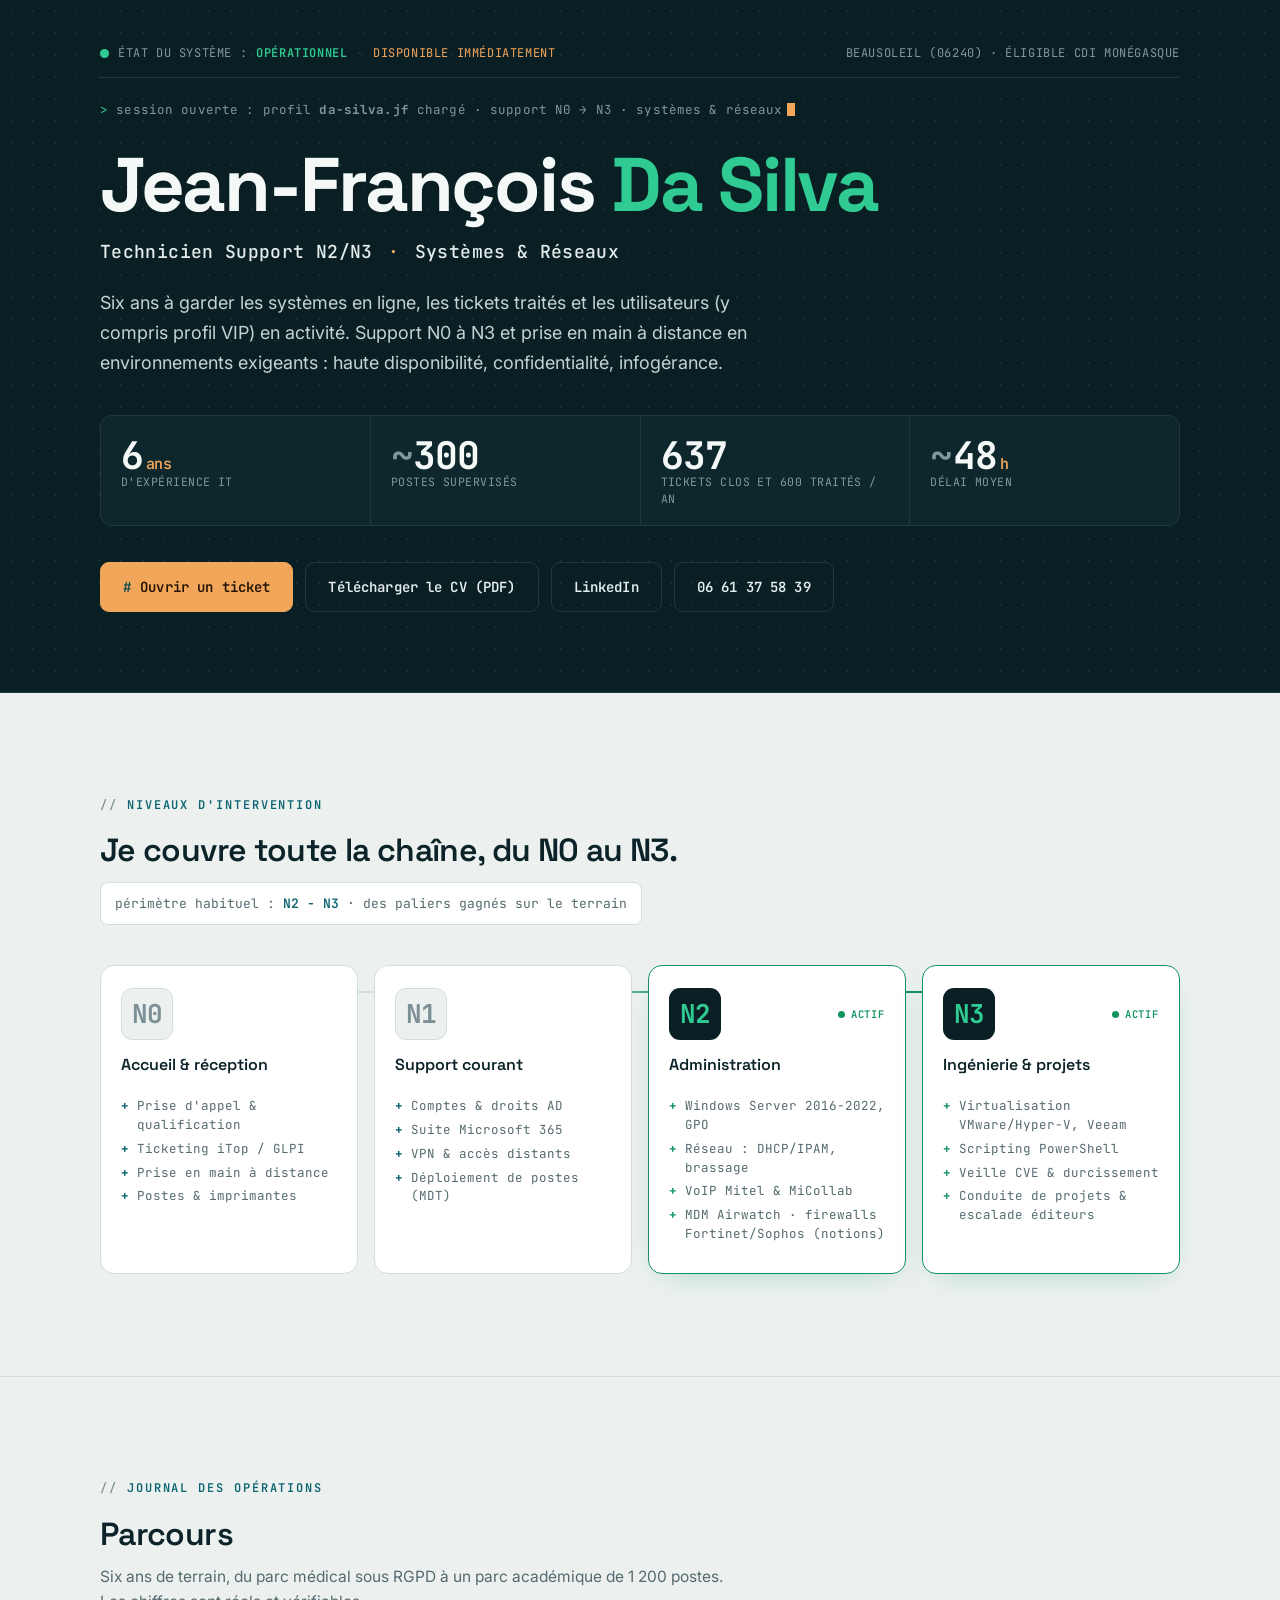
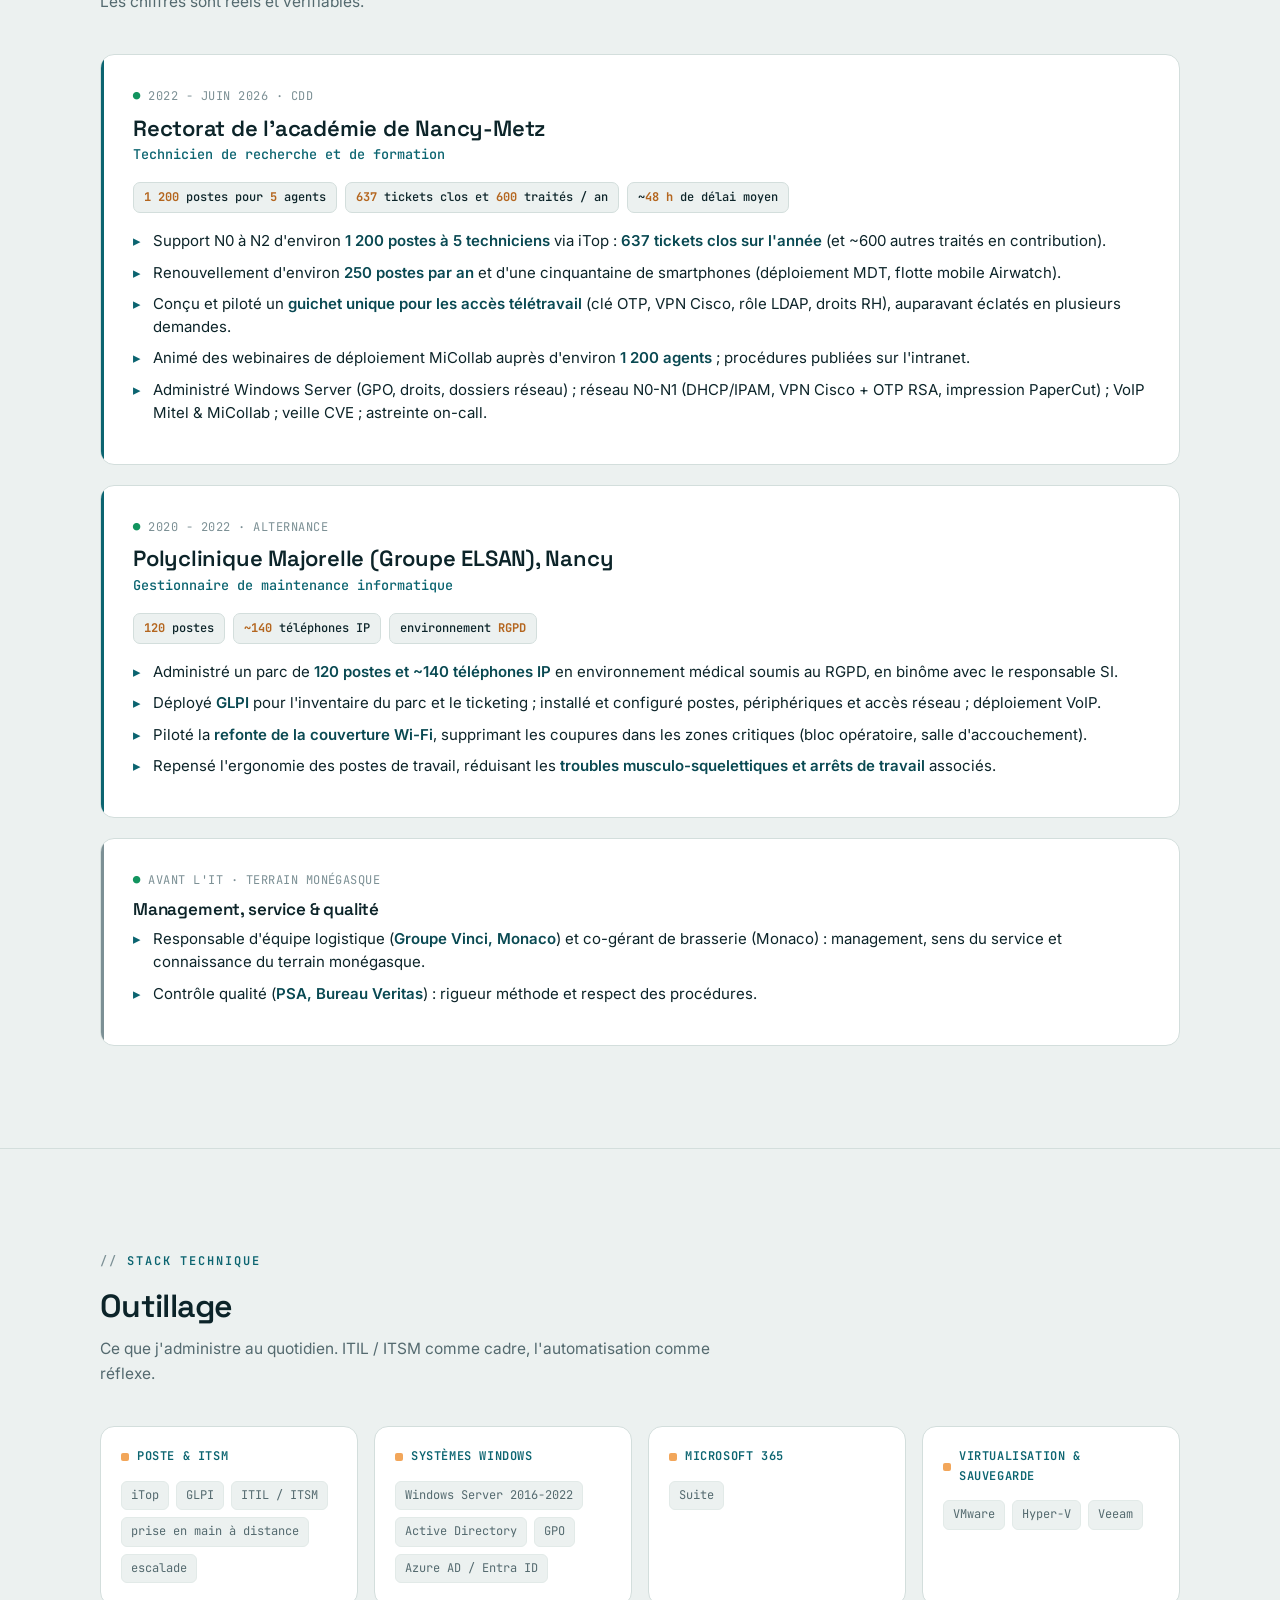
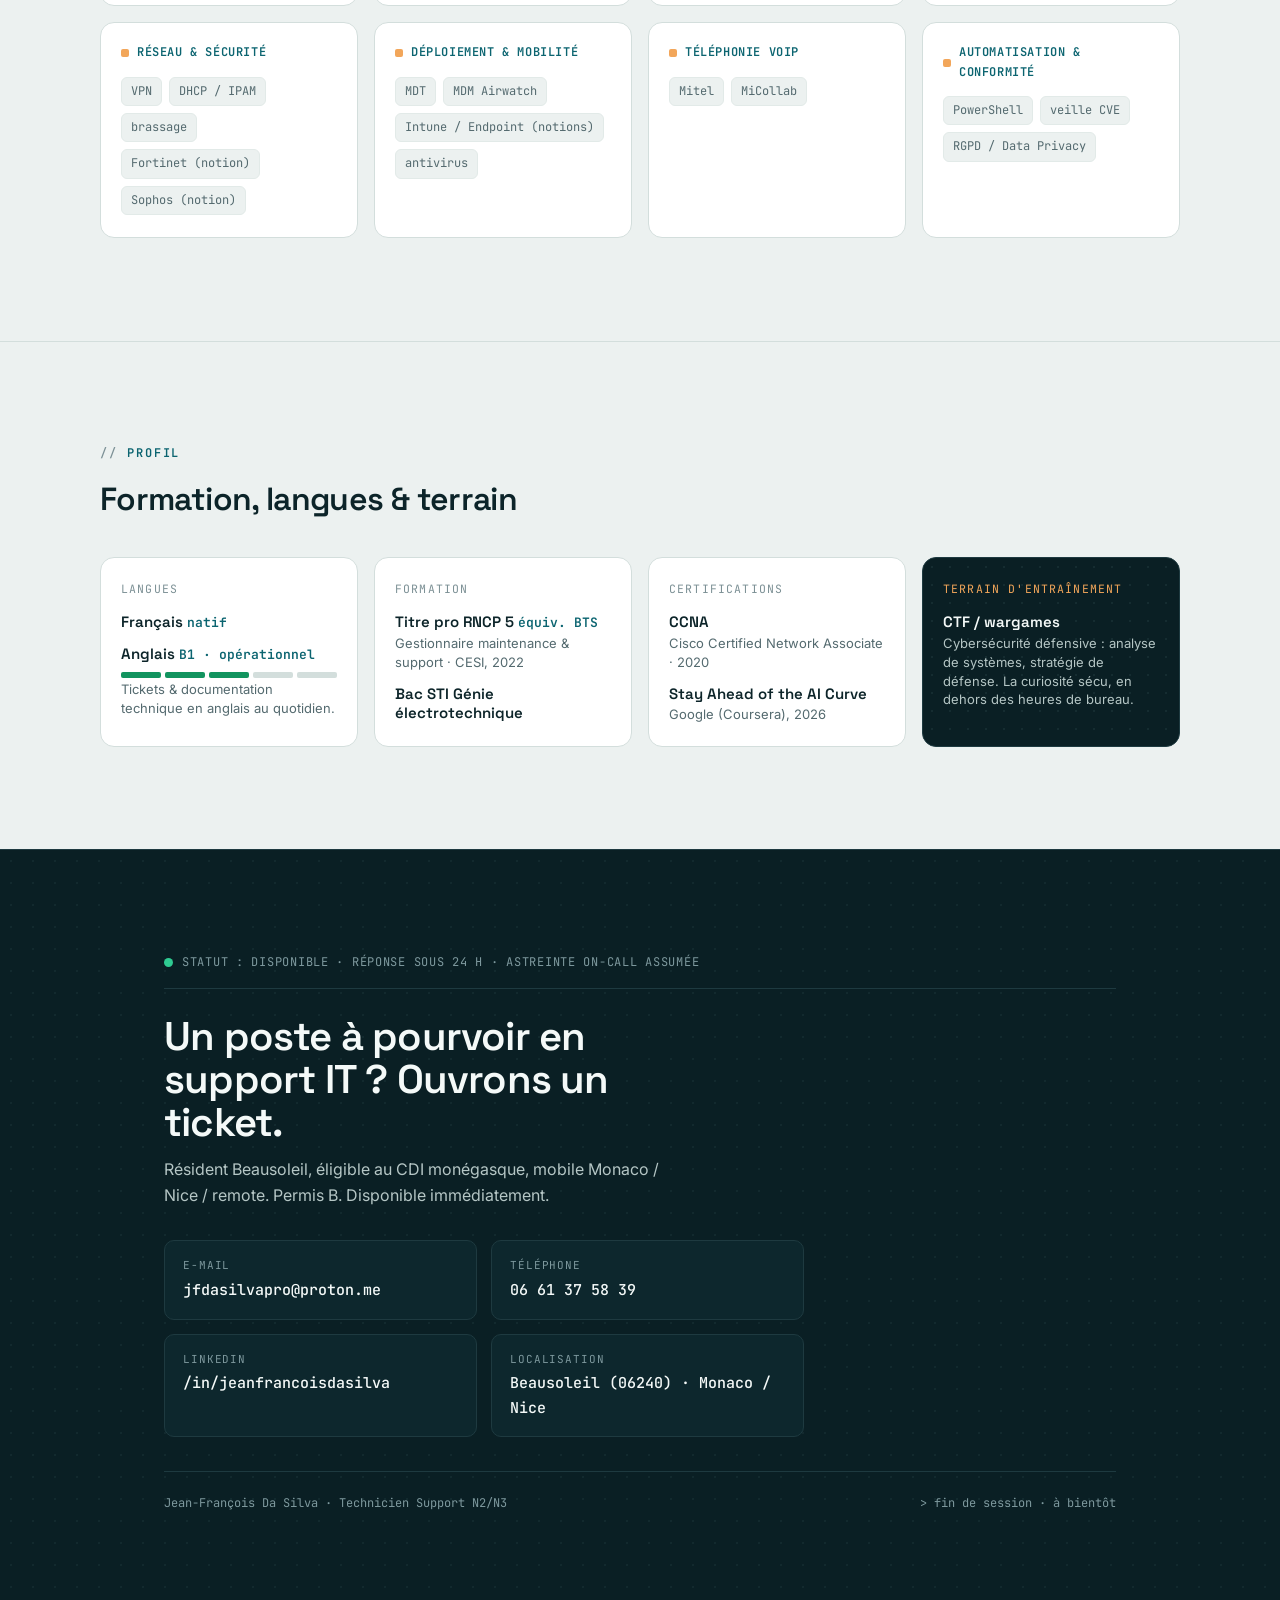
==== index.html @ 5a0b6b9b "Domaine personnalise jfdslv.fr : CNAME, og:url/og:image, README, og-image regeneree Co-Authored-By: " ====
<!DOCTYPE html>
<html lang="fr" class="no-js">
<head>
<meta charset="utf-8">
<meta name="viewport" content="width=device-width, initial-scale=1">
<title>Jean-François Da Silva · Technicien Support N2/N3 · Systèmes & Réseaux</title>
<meta name="description" content="Jean-François Da Silva, technicien support IT N2/N3 (6 ans). Support N0 à N3, systèmes & réseaux, environnements exigeants. Résident Beausoleil, éligible CDI monégasque, disponible immédiatement.">
<meta name="theme-color" content="#0A1F24">
<link rel="icon" type="image/svg+xml" href="favicon.svg">
<link rel="apple-touch-icon" href="apple-touch-icon.png">
<meta property="og:type" content="website">
<meta property="og:locale" content="fr_FR">
<meta property="og:url" content="https://jfdslv.fr/">
<meta property="og:site_name" content="Jean-François Da Silva">
<meta property="og:title" content="Jean-François Da Silva · Technicien Support N2/N3 · Systèmes & Réseaux">
<meta property="og:description" content="Support IT N0 à N3 (6 ans). Beausoleil · Monaco / Nice · éligible CDI monégasque · disponible immédiatement.">
<meta property="og:image" content="https://jfdslv.fr/og-image.png">
<meta property="og:image:width" content="1200">
<meta property="og:image:height" content="630">
<meta name="twitter:card" content="summary_large_image">
<meta name="twitter:title" content="Jean-François Da Silva · Technicien Support N2/N3">
<meta name="twitter:description" content="Support IT N0 à N3 (6 ans). Beausoleil · Monaco / Nice · disponible immédiatement.">
<meta name="twitter:image" content="https://jfdslv.fr/og-image.png">
<link rel="preconnect" href="https://fonts.googleapis.com">
<link rel="preconnect" href="https://fonts.gstatic.com" crossorigin>
<link href="https://fonts.googleapis.com/css2?family=Space+Grotesk:wght@400;500;600;700&family=Inter:wght@400;450;500;600&family=JetBrains+Mono:wght@400;500;600;700&display=swap" rel="stylesheet">
<style>
:root{
  --bg:#ECF1F0;
  --surface:#FFFFFF;
  --ink:#0C2429;
  --muted:#546A6F;
  --faint:#7C9095;
  --line:#D3DEDC;
  --line-soft:#E2EAE8;
  --teal:#0B6470;
  --teal-deep:#094952;
  --green:#12945F;
  --green-bright:#2FCB92;
  --amber:#B4661F;
  --amber-bright:#F2A65A;
  --console:#0A1F24;
  --console-2:#0D272D;
  --c-ink:#E4EDEC;
  --c-muted:#7E999E;
  --c-line:#1E3A40;
  --maxw:1080px;
  --pad-x:clamp(20px,6vw,64px);
  --pad-y:clamp(56px,8vw,104px);
  --radius:14px;
}
*{box-sizing:border-box;}
html{scroll-behavior:smooth;}
@media (prefers-reduced-motion:reduce){html{scroll-behavior:auto;}}
body{
  margin:0;
  background:var(--bg);
  color:var(--ink);
  font-family:"Inter",system-ui,sans-serif;
  font-size:16px;
  line-height:1.62;
  -webkit-font-smoothing:antialiased;
  text-rendering:optimizeLegibility;
}
a{color:inherit;}
h1,h2,h3{margin:0;font-family:"Space Grotesk",sans-serif;font-weight:600;letter-spacing:-0.01em;}
p{margin:0;}
ul{margin:0;padding:0;list-style:none;}

.wrap{max-width:var(--maxw);margin:0 auto;padding:0 var(--pad-x);}
.mono{font-family:"JetBrains Mono",monospace;}

/* ---------- accessibility ---------- */
.skip{position:absolute;left:-9999px;top:0;background:var(--amber-bright);color:var(--console);
  padding:10px 16px;font-family:"JetBrains Mono",monospace;font-weight:600;z-index:50;border-radius:0 0 8px 0;}
.skip:focus{left:0;}
a:focus-visible,button:focus-visible{outline:2px solid var(--amber-bright);outline-offset:3px;border-radius:4px;}

/* ---------- eyebrow ---------- */
.eyebrow{
  font-family:"JetBrains Mono",monospace;
  font-size:12px;font-weight:600;letter-spacing:0.16em;text-transform:uppercase;
  color:var(--teal);margin:0 0 18px;display:flex;align-items:center;gap:9px;
}
.eyebrow::before{content:"//";color:var(--faint);font-weight:500;}

/* =========================================================
   CONSOLE HERO
   ========================================================= */
.console{
  background:var(--console);
  color:var(--c-ink);
  background-image:radial-gradient(rgba(120,160,165,0.10) 1px,transparent 1px);
  background-size:22px 22px;
  border-bottom:1px solid var(--c-line);
}
.hero{padding:clamp(28px,5vw,44px) var(--pad-x) clamp(48px,7vw,80px);}
.hero-inner{max-width:var(--maxw);margin:0 auto;}

.statusbar{
  display:flex;align-items:center;flex-wrap:wrap;gap:9px;
  font-family:"JetBrains Mono",monospace;font-size:12px;letter-spacing:0.05em;
  text-transform:uppercase;color:var(--c-muted);
  padding-bottom:14px;margin-bottom:22px;border-bottom:1px solid var(--c-line);
}
.status-dot{width:9px;height:9px;border-radius:50%;background:var(--green-bright);
  box-shadow:0 0 0 0 rgba(47,203,146,0.55);animation:pulse 2.4s infinite;flex:none;}
@keyframes pulse{0%{box-shadow:0 0 0 0 rgba(47,203,146,0.5);}70%{box-shadow:0 0 0 7px rgba(47,203,146,0);}100%{box-shadow:0 0 0 0 rgba(47,203,146,0);}}
.status-value{color:var(--green-bright);font-weight:600;}
.status-avail{color:var(--amber-bright);}
.status-sep{color:var(--c-line);}
.status-loc{margin-left:auto;color:var(--c-muted);}

.boot{
  font-family:"JetBrains Mono",monospace;font-size:12.5px;color:var(--c-muted);
  margin-bottom:26px;letter-spacing:0.01em;
}
.boot .arrow{color:var(--green-bright);}
.cursor{display:inline-block;width:8px;height:1.05em;background:var(--amber-bright);
  margin-left:4px;vertical-align:-2px;animation:blink 1.1s steps(1) infinite;}
@keyframes blink{50%{opacity:0;}}

.name{
  font-size:clamp(42px,8vw,76px);font-weight:700;line-height:1.0;letter-spacing:-0.03em;
  color:#F4F9F8;margin-bottom:14px;
}
.name .lastname{color:var(--green-bright);}
.role{
  font-family:"JetBrains Mono",monospace;font-size:clamp(14px,2.3vw,18px);
  letter-spacing:0.02em;color:var(--c-ink);font-weight:500;margin-bottom:22px;
}
.role .role-sep{color:var(--amber-bright);margin:0 4px;}
.thesis{max-width:60ch;color:#C4D3D2;font-size:clamp(15px,1.9vw,18px);line-height:1.66;margin-bottom:38px;}

.gauges{
  display:grid;grid-template-columns:repeat(4,1fr);gap:1px;
  background:var(--c-line);border:1px solid var(--c-line);border-radius:12px;overflow:hidden;margin-bottom:36px;
}
.gauge{background:var(--console-2);padding:20px 20px 18px;}
.g-num{font-family:"JetBrains Mono",monospace;font-size:clamp(26px,4vw,38px);font-weight:700;
  color:#F4F9F8;line-height:1;display:block;letter-spacing:-0.02em;}
.g-num .pre{color:var(--c-muted);font-weight:500;}
.g-unit{font-family:"JetBrains Mono",monospace;font-size:15px;color:var(--amber-bright);font-weight:600;margin-left:3px;}
.g-bar{height:2px;width:34px;margin:12px 0 10px;border-radius:2px;}
.gauge:nth-child(1) .g-bar{background:var(--green-bright);}
.gauge:nth-child(2) .g-bar{background:var(--amber-bright);}
.gauge:nth-child(3) .g-bar{background:var(--green-bright);}
.gauge:nth-child(4) .g-bar{background:var(--amber-bright);}
.g-label{font-family:"JetBrains Mono",monospace;font-size:11.5px;letter-spacing:0.04em;
  text-transform:uppercase;color:var(--c-muted);line-height:1.4;display:block;}

.cta-row{display:flex;flex-wrap:wrap;gap:12px;align-items:center;}
.btn{
  display:inline-flex;align-items:center;gap:9px;text-decoration:none;
  font-family:"JetBrains Mono",monospace;font-size:14px;font-weight:600;letter-spacing:0.01em;
  padding:13px 22px;border-radius:9px;transition:transform .18s ease,background .18s ease,border-color .18s ease,color .18s ease;
}
.btn-primary{background:var(--amber-bright);color:#241203;border:1px solid var(--amber-bright);}
.btn-primary:hover{background:#F6B673;transform:translateY(-2px);}
.btn-primary .tk{color:var(--teal-deep);}
.btn-ghost{background:transparent;color:var(--c-ink);border:1px solid var(--c-line);}
.btn-ghost:hover{border-color:var(--green-bright);color:var(--green-bright);transform:translateY(-2px);}

/* =========================================================
   GENERIC SECTION
   ========================================================= */
.section{padding:var(--pad-y) 0;border-bottom:1px solid var(--line);}
.section:last-of-type{border-bottom:none;}
.section-head{max-width:var(--maxw);margin:0 auto 40px;}
.section-title{font-size:clamp(24px,3.6vw,32px);letter-spacing:-0.02em;line-height:1.1;}
.section-sub{color:var(--muted);margin-top:12px;max-width:64ch;font-size:15.5px;}

/* =========================================================
   ESCALATION LADDER (signature)
   ========================================================= */
.ladder-scope{
  font-family:"JetBrains Mono",monospace;font-size:13px;color:var(--muted);
  margin-top:14px;padding:10px 14px;background:var(--surface);border:1px solid var(--line);
  border-radius:8px;display:inline-block;
}
.ladder-scope b{color:var(--teal);font-weight:600;}
.ladder{
  max-width:var(--maxw);margin:0 auto;position:relative;
  display:grid;grid-template-columns:repeat(4,1fr);gap:16px;
}
.ladder::before{
  content:"";position:absolute;top:26px;left:8%;right:8%;height:2px;
  background:linear-gradient(90deg,var(--line) 0%,var(--line) 40%,var(--green) 55%,var(--green) 100%);
  z-index:0;
}
.tier{
  position:relative;z-index:1;background:var(--surface);border:1px solid var(--line);
  border-radius:var(--radius);padding:22px 20px 24px;display:flex;flex-direction:column;gap:4px;
}
.tier-top{display:flex;align-items:center;justify-content:space-between;margin-bottom:8px;}
.tier-id{
  font-family:"JetBrains Mono",monospace;font-size:26px;font-weight:700;letter-spacing:-0.02em;
  width:52px;height:52px;display:flex;align-items:center;justify-content:center;border-radius:11px;
}
.tier--base .tier-id{background:var(--bg);color:var(--faint);border:1px solid var(--line);}
.tier--active .tier-id{background:var(--console);color:var(--green-bright);}
.tier-tag{
  font-family:"JetBrains Mono",monospace;font-size:10.5px;font-weight:600;letter-spacing:0.08em;
  text-transform:uppercase;color:var(--green);display:inline-flex;align-items:center;gap:6px;
}
.tier-tag::before{content:"";width:7px;height:7px;border-radius:50%;background:var(--green);}
.tier-name{font-family:"Space Grotesk",sans-serif;font-weight:600;font-size:16px;color:var(--ink);margin-bottom:10px;}
.tier--active{border-color:var(--green);box-shadow:0 10px 30px -18px rgba(18,148,95,0.5);}
.tier-list li{
  font-family:"JetBrains Mono",monospace;font-size:12.5px;line-height:1.5;color:var(--muted);
  padding-left:16px;position:relative;margin:5px 0;
}
.tier-list li::before{content:"+";position:absolute;left:0;color:var(--teal);font-weight:600;}
.tier--active .tier-list li::before{color:var(--green);}

/* =========================================================
   JOURNAL / EXPERIENCE LOG
   ========================================================= */
.log{max-width:var(--maxw);margin:0 auto;display:flex;flex-direction:column;gap:20px;}
.entry{
  background:var(--surface);border:1px solid var(--line);border-radius:var(--radius);
  padding:clamp(22px,3vw,32px);position:relative;overflow:hidden;
}
.entry::before{content:"";position:absolute;left:0;top:0;bottom:0;width:3px;background:var(--teal);}
.entry-meta{
  font-family:"JetBrains Mono",monospace;font-size:12px;letter-spacing:0.04em;text-transform:uppercase;
  color:var(--faint);display:flex;flex-wrap:wrap;align-items:center;gap:8px;margin-bottom:8px;
}
.entry-meta .ping{color:var(--green);}
.entry-org{font-family:"Space Grotesk",sans-serif;font-weight:600;font-size:clamp(18px,2.4vw,22px);color:var(--ink);line-height:1.2;}
.entry-role{font-family:"JetBrains Mono",monospace;font-size:13.5px;color:var(--teal);font-weight:500;margin-top:3px;margin-bottom:16px;}
.readout{display:flex;flex-wrap:wrap;gap:8px;margin-bottom:16px;}
.chip{
  font-family:"JetBrains Mono",monospace;font-size:12px;font-weight:500;color:var(--ink);
  background:var(--bg);border:1px solid var(--line);border-radius:7px;padding:5px 10px;
}
.chip b{color:var(--amber);font-weight:700;}
.entry-list li{position:relative;padding-left:20px;margin:8px 0;color:var(--ink);font-size:15px;line-height:1.55;}
.entry-list li::before{content:"▸";position:absolute;left:0;top:0;color:var(--teal);}
.entry-list .win{color:var(--teal-deep);font-weight:600;}
.entry--muted::before{background:var(--faint);}
.entry--muted .entry-org{font-size:17px;}

/* =========================================================
   STACK
   ========================================================= */
.stack{max-width:var(--maxw);margin:0 auto;display:grid;grid-template-columns:repeat(4,1fr);gap:16px;}
.card{background:var(--surface);border:1px solid var(--line);border-radius:var(--radius);padding:20px 20px 22px;}
.card-title{
  font-family:"JetBrains Mono",monospace;font-size:12px;font-weight:600;letter-spacing:0.05em;
  text-transform:uppercase;color:var(--teal);margin-bottom:14px;display:flex;align-items:center;gap:8px;
}
.card-title::before{content:"";width:8px;height:8px;background:var(--amber-bright);border-radius:2px;flex:none;}
.tags{display:flex;flex-wrap:wrap;gap:7px;}
.tag{font-family:"JetBrains Mono",monospace;font-size:12px;color:var(--muted);
  background:var(--bg);border:1px solid var(--line-soft);border-radius:6px;padding:4px 9px;}

/* =========================================================
   META (langues / formation / certifs / terrain)
   ========================================================= */
.meta{max-width:var(--maxw);margin:0 auto;display:grid;grid-template-columns:repeat(4,1fr);gap:16px;}
.meta-card{background:var(--surface);border:1px solid var(--line);border-radius:var(--radius);padding:22px 20px;}
.meta-card.feature{background:var(--console);color:var(--c-ink);border-color:var(--c-line);
  background-image:radial-gradient(rgba(120,160,165,0.10) 1px,transparent 1px);background-size:18px 18px;}
.meta-k{font-family:"JetBrains Mono",monospace;font-size:11.5px;letter-spacing:0.1em;text-transform:uppercase;
  color:var(--faint);margin-bottom:14px;}
.meta-card.feature .meta-k{color:var(--amber-bright);}
.meta-row{margin:0 0 12px;}
.meta-row:last-child{margin-bottom:0;}
.meta-main{font-family:"Space Grotesk",sans-serif;font-weight:600;font-size:15px;color:var(--ink);line-height:1.3;}
.meta-card.feature .meta-main{color:#F4F9F8;}
.meta-note{font-size:13px;color:var(--muted);line-height:1.45;margin-top:2px;}
.meta-card.feature .meta-note{color:#B5C6C5;}
.meta-main .lvl{font-family:"JetBrains Mono",monospace;color:var(--teal);font-size:13px;font-weight:600;}
.bars{display:flex;gap:4px;margin-top:8px;}
.bars i{height:6px;flex:1;border-radius:2px;background:var(--line);}
.bars i.on{background:var(--green);}

/* =========================================================
   FOOTER CONSOLE
   ========================================================= */
.footer{background:var(--console);color:var(--c-ink);
  background-image:radial-gradient(rgba(120,160,165,0.08) 1px,transparent 1px);background-size:22px 22px;
  border-top:1px solid var(--c-line);}
.footer-inner{max-width:var(--maxw);margin:0 auto;padding:var(--pad-y) var(--pad-x);}
.footer-status{font-family:"JetBrains Mono",monospace;font-size:12px;letter-spacing:0.06em;text-transform:uppercase;
  color:var(--c-muted);display:flex;align-items:center;gap:9px;margin-bottom:26px;padding-bottom:16px;border-bottom:1px solid var(--c-line);}
.footer-h{font-size:clamp(26px,4vw,40px);color:#F4F9F8;letter-spacing:-0.02em;line-height:1.08;margin-bottom:12px;max-width:20ch;}
.footer-p{color:#B5C6C5;max-width:52ch;margin-bottom:32px;}
.contact{display:grid;grid-template-columns:repeat(2,minmax(0,1fr));gap:14px;max-width:640px;margin-bottom:34px;}
.contact a,.contact div{
  display:flex;flex-direction:column;gap:3px;text-decoration:none;
  background:var(--console-2);border:1px solid var(--c-line);border-radius:10px;padding:16px 18px;transition:border-color .18s ease,transform .18s ease;
}
.contact a:hover{border-color:var(--amber-bright);transform:translateY(-2px);}
.contact .ck{font-family:"JetBrains Mono",monospace;font-size:11px;letter-spacing:0.08em;text-transform:uppercase;color:var(--c-muted);}
.contact .cv{font-family:"JetBrains Mono",monospace;font-size:15px;color:#F4F9F8;font-weight:500;word-break:break-word;}
.footer-foot{font-family:"JetBrains Mono",monospace;font-size:12px;color:var(--c-muted);
  padding-top:22px;border-top:1px solid var(--c-line);display:flex;flex-wrap:wrap;gap:8px 16px;justify-content:space-between;}

/* =========================================================
   REVEAL / MOTION
   ========================================================= */
.js .reveal{opacity:0;transform:translateY(16px);transition:opacity .6s ease,transform .6s ease;}
.js .reveal.in{opacity:1;transform:none;}
@media (prefers-reduced-motion:reduce){
  .js .reveal{opacity:1;transform:none;transition:none;}
  .status-dot{animation:none;}
  .cursor{animation:none;}
}

/* =========================================================
   RESPONSIVE
   ========================================================= */
@media (max-width:900px){
  .gauges{grid-template-columns:repeat(2,1fr);}
  .ladder{grid-template-columns:repeat(2,1fr);}
  .ladder::before{display:none;}
  .stack{grid-template-columns:repeat(2,1fr);}
  .meta{grid-template-columns:repeat(2,1fr);}
}
@media (max-width:560px){
  .gauges{grid-template-columns:1fr 1fr;}
  .ladder{grid-template-columns:1fr;}
  .stack{grid-template-columns:1fr;}
  .meta{grid-template-columns:1fr;}
  .contact{grid-template-columns:1fr;}
  .status-loc{margin-left:0;width:100%;}
  .cta-row{width:100%;}
  .btn{flex:1;justify-content:center;}
}
</style>
</head>
<body>
<a class="skip" href="#stack">Aller au contenu</a>

<!-- ===================== HERO CONSOLE ===================== -->
<header class="console" id="top">
  <div class="hero">
    <div class="hero-inner">
      <div class="statusbar">
        <span class="status-dot" aria-hidden="true"></span>
        <span>état du système :</span>
        <span class="status-value">opérationnel</span>
        <span class="status-sep">·</span>
        <span class="status-avail">disponible immédiatement</span>
        <span class="status-loc">Beausoleil (06240) · éligible CDI monégasque</span>
      </div>

      <p class="boot mono"><span class="arrow">&gt;</span> session ouverte : profil <b>da-silva.jf</b> chargé · support N0 → N3 · systèmes &amp; réseaux<span class="cursor" aria-hidden="true"></span></p>

      <h1 class="name">Jean-François <span class="lastname">Da Silva</span></h1>
      <p class="role">Technicien Support N2/N3 <span class="role-sep">·</span> Systèmes &amp; Réseaux</p>

      <p class="thesis">Six ans à garder les systèmes en ligne, les tickets traités et les utilisateurs (y compris profil VIP) en activité. Support N0 à N3 et prise en main à distance en environnements exigeants : haute disponibilité, confidentialité, infogérance.</p>

      <div class="gauges" role="list" aria-label="Indicateurs clés">
        <div class="gauge" role="listitem">
          <span class="g-num"><span data-to="6">6</span><span class="g-unit">ans</span></span>
          <span class="g-bar"></span>
          <span class="g-label">d'expérience IT</span>
        </div>
        <div class="gauge" role="listitem">
          <span class="g-num"><span class="pre">~</span><span data-to="300">300</span></span>
          <span class="g-bar"></span>
          <span class="g-label">postes supervisés</span>
        </div>
        <div class="gauge" role="listitem">
          <span class="g-num"><span data-to="637">637</span></span>
          <span class="g-bar"></span>
          <span class="g-label">tickets clos et 600 traités / an</span>
        </div>
        <div class="gauge" role="listitem">
          <span class="g-num"><span class="pre">~</span><span data-to="48">48</span><span class="g-unit">h</span></span>
          <span class="g-bar"></span>
          <span class="g-label">délai moyen</span>
        </div>
      </div>

      <div class="cta-row">
        <a class="btn btn-primary" href="mailto:jfdasilvapro@proton.me?subject=Opportunit%C3%A9%20Support%20N2%2FN3">
          <span class="tk">#</span> Ouvrir un ticket
        </a>
        <a class="btn btn-ghost" href="CV_JFDS.pdf" download="CV_Jean-Francois_DA_SILVA.pdf">Télécharger le CV (PDF)</a>
        <a class="btn btn-ghost" href="https://linkedin.com/in/jeanfrancoisdasilva" target="_blank" rel="noopener">LinkedIn</a>
        <a class="btn btn-ghost" href="tel:+33661375839">06 61 37 58 39</a>
      </div>
    </div>
  </div>
</header>

<main>

<!-- ===================== ESCALATION LADDER ===================== -->
<section class="section" id="niveaux" aria-labelledby="niveaux-t">
  <div class="section-head reveal">
    <p class="eyebrow">niveaux d'intervention</p>
    <h2 class="section-title" id="niveaux-t">Je couvre toute la chaîne, du N0 au N3.</h2>
    <p class="ladder-scope mono">périmètre habituel : <b>N2 - N3</b> · des paliers gagnés sur le terrain</p>
  </div>
  <div class="ladder reveal">
    <div class="tier tier--base">
      <div class="tier-top"><span class="tier-id">N0</span></div>
      <p class="tier-name">Accueil &amp; réception</p>
      <ul class="tier-list">
        <li>Prise d'appel &amp; qualification</li>
        <li>Ticketing iTop / GLPI</li>
        <li>Prise en main à distance</li>
        <li>Postes &amp; imprimantes</li>
      </ul>
    </div>
    <div class="tier tier--base">
      <div class="tier-top"><span class="tier-id">N1</span></div>
      <p class="tier-name">Support courant</p>
      <ul class="tier-list">
        <li>Comptes &amp; droits AD</li>
        <li>Suite Microsoft 365</li>
        <li>VPN &amp; accès distants</li>
        <li>Déploiement de postes (MDT)</li>
      </ul>
    </div>
    <div class="tier tier--active">
      <div class="tier-top"><span class="tier-id">N2</span><span class="tier-tag">actif</span></div>
      <p class="tier-name">Administration</p>
      <ul class="tier-list">
        <li>Windows Server 2016-2022, GPO</li>
        <li>Réseau : DHCP/IPAM, brassage</li>
        <li>VoIP Mitel &amp; MiCollab</li>
        <li>MDM Airwatch · firewalls Fortinet/Sophos (notions)</li>
      </ul>
    </div>
    <div class="tier tier--active">
      <div class="tier-top"><span class="tier-id">N3</span><span class="tier-tag">actif</span></div>
      <p class="tier-name">Ingénierie &amp; projets</p>
      <ul class="tier-list">
        <li>Virtualisation VMware/Hyper-V, Veeam</li>
        <li>Scripting PowerShell</li>
        <li>Veille CVE &amp; durcissement</li>
        <li>Conduite de projets &amp; escalade éditeurs</li>
      </ul>
    </div>
  </div>
</section>

<!-- ===================== JOURNAL / EXPERIENCE ===================== -->
<section class="section" id="parcours" aria-labelledby="parcours-t">
  <div class="section-head reveal">
    <p class="eyebrow">journal des opérations</p>
    <h2 class="section-title" id="parcours-t">Parcours</h2>
    <p class="section-sub">Six ans de terrain, du parc médical sous RGPD à un parc académique de 1 200 postes. Les chiffres sont réels et vérifiables.</p>
  </div>

  <div class="log">
    <article class="entry reveal">
      <p class="entry-meta mono"><span class="ping">●</span> 2022 - juin 2026 · CDD</p>
      <h3 class="entry-org">Rectorat de l'académie de Nancy-Metz</h3>
      <p class="entry-role mono">Technicien de recherche et de formation</p>
      <div class="readout">
        <span class="chip mono"><b>1 200</b> postes pour <b>5</b> agents</span>
        <span class="chip mono"><b>637</b> tickets clos et <b>600</b> traités / an</span>
        <span class="chip mono">~<b>48 h</b> de délai moyen</span>
      </div>
      <ul class="entry-list">
        <li>Support N0 à N2 d'environ <span class="win">1 200 postes à 5 techniciens</span> via iTop : <span class="win">637 tickets clos sur l'année</span> (et ~600 autres traités en contribution).</li>
        <li>Renouvellement d'environ <span class="win">250 postes par an</span> et d'une cinquantaine de smartphones (déploiement MDT, flotte mobile Airwatch).</li>
        <li>Conçu et piloté un <span class="win">guichet unique pour les accès télétravail</span> (clé OTP, VPN Cisco, rôle LDAP, droits RH), auparavant éclatés en plusieurs demandes.</li>
        <li>Animé des webinaires de déploiement MiCollab auprès d'environ <span class="win">1 200 agents</span> ; procédures publiées sur l'intranet.</li>
        <li>Administré Windows Server (GPO, droits, dossiers réseau) ; réseau N0-N1 (DHCP/IPAM, VPN Cisco + OTP RSA, impression PaperCut) ; VoIP Mitel &amp; MiCollab ; veille CVE ; astreinte on-call.</li>
      </ul>
    </article>

    <article class="entry reveal">
      <p class="entry-meta mono"><span class="ping">●</span> 2020 - 2022 · alternance</p>
      <h3 class="entry-org">Polyclinique Majorelle (Groupe ELSAN), Nancy</h3>
      <p class="entry-role mono">Gestionnaire de maintenance informatique</p>
      <div class="readout">
        <span class="chip mono"><b>120</b> postes</span>
        <span class="chip mono"><b>~140</b> téléphones IP</span>
        <span class="chip mono">environnement <b>RGPD</b></span>
      </div>
      <ul class="entry-list">
        <li>Administré un parc de <span class="win">120 postes et ~140 téléphones IP</span> en environnement médical soumis au RGPD, en binôme avec le responsable SI.</li>
        <li>Déployé <span class="win">GLPI</span> pour l'inventaire du parc et le ticketing ; installé et configuré postes, périphériques et accès réseau ; déploiement VoIP.</li>
        <li>Piloté la <span class="win">refonte de la couverture Wi-Fi</span>, supprimant les coupures dans les zones critiques (bloc opératoire, salle d'accouchement).</li>
        <li>Repensé l'ergonomie des postes de travail, réduisant les <span class="win">troubles musculo-squelettiques et arrêts de travail</span> associés.</li>
      </ul>
    </article>

    <article class="entry entry--muted reveal">
      <p class="entry-meta mono"><span class="ping">●</span> avant l'IT · terrain monégasque</p>
      <h3 class="entry-org">Management, service &amp; qualité</h3>
      <ul class="entry-list">
        <li>Responsable d'équipe logistique (<span class="win">Groupe Vinci, Monaco</span>) et co-gérant de brasserie (Monaco) : management, sens du service et connaissance du terrain monégasque.</li>
        <li>Contrôle qualité (<span class="win">PSA, Bureau Veritas</span>) : rigueur méthode et respect des procédures.</li>
      </ul>
    </article>
  </div>
</section>

<!-- ===================== STACK ===================== -->
<section class="section" id="stack" aria-labelledby="stack-t">
  <div class="section-head reveal">
    <p class="eyebrow">stack technique</p>
    <h2 class="section-title" id="stack-t">Outillage</h2>
    <p class="section-sub">Ce que j'administre au quotidien. ITIL / ITSM comme cadre, l'automatisation comme réflexe.</p>
  </div>
  <div class="stack">
    <div class="card reveal">
      <p class="card-title">Poste &amp; ITSM</p>
      <div class="tags">
        <span class="tag">iTop</span><span class="tag">GLPI</span><span class="tag">ITIL / ITSM</span>
        <span class="tag">prise en main à distance</span><span class="tag">escalade</span>
      </div>
    </div>
    <div class="card reveal">
      <p class="card-title">Systèmes Windows</p>
      <div class="tags">
        <span class="tag">Windows Server 2016-2022</span><span class="tag">Active Directory</span>
        <span class="tag">GPO</span><span class="tag">Azure AD / Entra ID</span>
      </div>
    </div>
    <div class="card reveal">
      <p class="card-title">Microsoft 365</p>
      <div class="tags">
        <span class="tag">Suite</span>
      </div>
    </div>
    <div class="card reveal">
      <p class="card-title">Virtualisation &amp; sauvegarde</p>
      <div class="tags">
        <span class="tag">VMware</span><span class="tag">Hyper-V</span><span class="tag">Veeam</span>
      </div>
    </div>
    <div class="card reveal">
      <p class="card-title">Réseau &amp; sécurité</p>
      <div class="tags">
        <span class="tag">VPN</span><span class="tag">DHCP / IPAM</span><span class="tag">brassage</span>
        <span class="tag">Fortinet (notion)</span><span class="tag">Sophos (notion)</span>
      </div>
    </div>
    <div class="card reveal">
      <p class="card-title">Déploiement &amp; mobilité</p>
      <div class="tags">
        <span class="tag">MDT</span><span class="tag">MDM Airwatch</span>
        <span class="tag">Intune / Endpoint (notions)</span><span class="tag">antivirus</span>
      </div>
    </div>
    <div class="card reveal">
      <p class="card-title">Téléphonie VoIP</p>
      <div class="tags">
        <span class="tag">Mitel</span><span class="tag">MiCollab</span>
      </div>
    </div>
    <div class="card reveal">
      <p class="card-title">Automatisation &amp; conformité</p>
      <div class="tags">
        <span class="tag">PowerShell</span><span class="tag">veille CVE</span><span class="tag">RGPD / Data Privacy</span>
      </div>
    </div>
  </div>
</section>

<!-- ===================== META ===================== -->
<section class="section" id="profil" aria-labelledby="profil-t">
  <div class="section-head reveal">
    <p class="eyebrow">profil</p>
    <h2 class="section-title" id="profil-t">Formation, langues &amp; terrain</h2>
  </div>
  <div class="meta">
    <div class="meta-card reveal">
      <p class="meta-k">Langues</p>
      <div class="meta-row">
        <p class="meta-main">Français <span class="lvl">natif</span></p>
      </div>
      <div class="meta-row">
        <p class="meta-main">Anglais <span class="lvl">B1 · opérationnel</span></p>
        <div class="bars" aria-hidden="true"><i class="on"></i><i class="on"></i><i class="on"></i><i></i><i></i></div>
        <p class="meta-note">Tickets &amp; documentation technique en anglais au quotidien.</p>
      </div>
    </div>

    <div class="meta-card reveal">
      <p class="meta-k">Formation</p>
      <div class="meta-row">
        <p class="meta-main">Titre pro RNCP 5 <span class="lvl">équiv. BTS</span></p>
        <p class="meta-note">Gestionnaire maintenance &amp; support · CESI, 2022</p>
      </div>
      <div class="meta-row">
        <p class="meta-main">Bac STI Génie électrotechnique</p>
      </div>
    </div>

    <div class="meta-card reveal">
      <p class="meta-k">Certifications</p>
      <div class="meta-row">
        <p class="meta-main">CCNA</p>
        <p class="meta-note">Cisco Certified Network Associate · 2020</p>
      </div>
      <div class="meta-row">
        <p class="meta-main">Stay Ahead of the AI Curve</p>
        <p class="meta-note">Google (Coursera), 2026</p>
      </div>
    </div>

    <div class="meta-card feature reveal">
      <p class="meta-k">Terrain d'entraînement</p>
      <div class="meta-row">
        <p class="meta-main">CTF / wargames</p>
        <p class="meta-note">Cybersécurité défensive : analyse de systèmes, stratégie de défense. La curiosité sécu, en dehors des heures de bureau.</p>
      </div>
    </div>
  </div>
</section>

</main>

<!-- ===================== FOOTER CONSOLE ===================== -->
<footer class="footer" id="contact">
  <div class="footer-inner">
    <p class="footer-status mono"><span class="status-dot" aria-hidden="true"></span> statut : disponible · réponse sous 24 h · astreinte on-call assumée</p>
    <h2 class="footer-h">Un poste à pourvoir en support IT ? Ouvrons un ticket.</h2>
    <p class="footer-p">Résident Beausoleil, éligible au CDI monégasque, mobile Monaco / Nice / remote. Permis B. Disponible immédiatement.</p>

    <div class="contact">
      <a href="mailto:jfdasilvapro@proton.me?subject=Opportunit%C3%A9%20Support%20N2%2FN3">
        <span class="ck">e-mail</span>
        <span class="cv">jfdasilvapro@proton.me</span>
      </a>
      <a href="tel:+33661375839">
        <span class="ck">téléphone</span>
        <span class="cv">06 61 37 58 39</span>
      </a>
      <a href="https://linkedin.com/in/jeanfrancoisdasilva" target="_blank" rel="noopener">
        <span class="ck">linkedin</span>
        <span class="cv">/in/jeanfrancoisdasilva</span>
      </a>
      <div>
        <span class="ck">localisation</span>
        <span class="cv">Beausoleil (06240) · Monaco / Nice</span>
      </div>
    </div>

    <div class="footer-foot">
      <span>Jean-François Da Silva · Technicien Support N2/N3</span>
      <span>&gt; fin de session · à bientôt</span>
    </div>
  </div>
</footer>

<script>
(function(){
  var root=document.documentElement;
  root.classList.remove('no-js');root.classList.add('js');
  var reduce=window.matchMedia&&window.matchMedia('(prefers-reduced-motion: reduce)').matches;

  // count-up gauges
  var nums=document.querySelectorAll('.g-num [data-to]');
  function fmt(n){return n.toLocaleString('fr-FR').replace(/ /g,' ');}
  nums.forEach(function(el){
    var to=parseInt(el.getAttribute('data-to'),10);
    if(reduce){el.textContent=fmt(to);return;}
    var dur=1150,startT=null;
    el.textContent=fmt(0);
    function step(t){
      if(startT===null)startT=t;
      var p=Math.min((t-startT)/dur,1);
      var e=1-Math.pow(1-p,3);
      el.textContent=fmt(Math.round(to*e));
      if(p<1)requestAnimationFrame(step);
    }
    requestAnimationFrame(step);
  });

  // reveal on scroll
  var items=document.querySelectorAll('.reveal');
  if(reduce||!('IntersectionObserver' in window)){
    items.forEach(function(el){el.classList.add('in');});
    return;
  }
  var io=new IntersectionObserver(function(entries){
    entries.forEach(function(en){
      if(en.isIntersecting){en.target.classList.add('in');io.unobserve(en.target);}
    });
  },{threshold:0.12,rootMargin:'0px 0px -8% 0px'});
  items.forEach(function(el){io.observe(el);});
})();
</script>
</body>
</html>
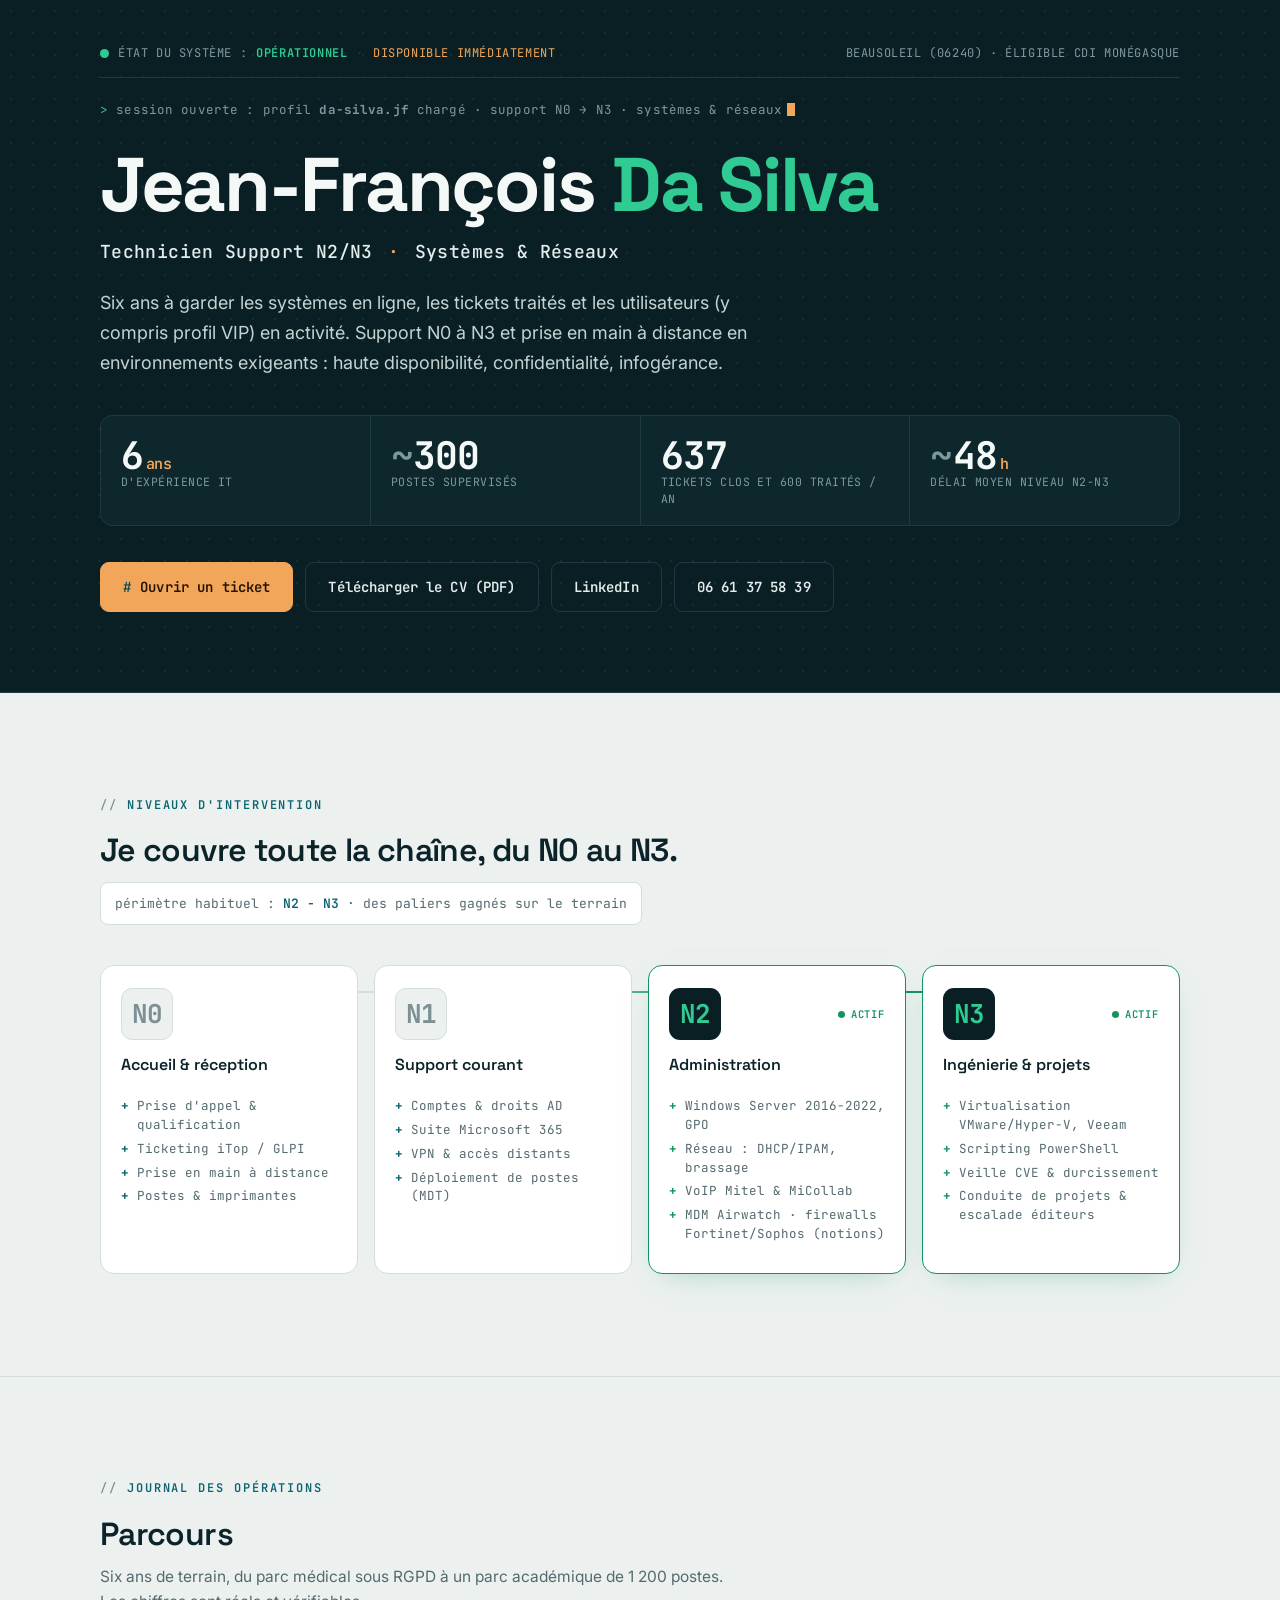
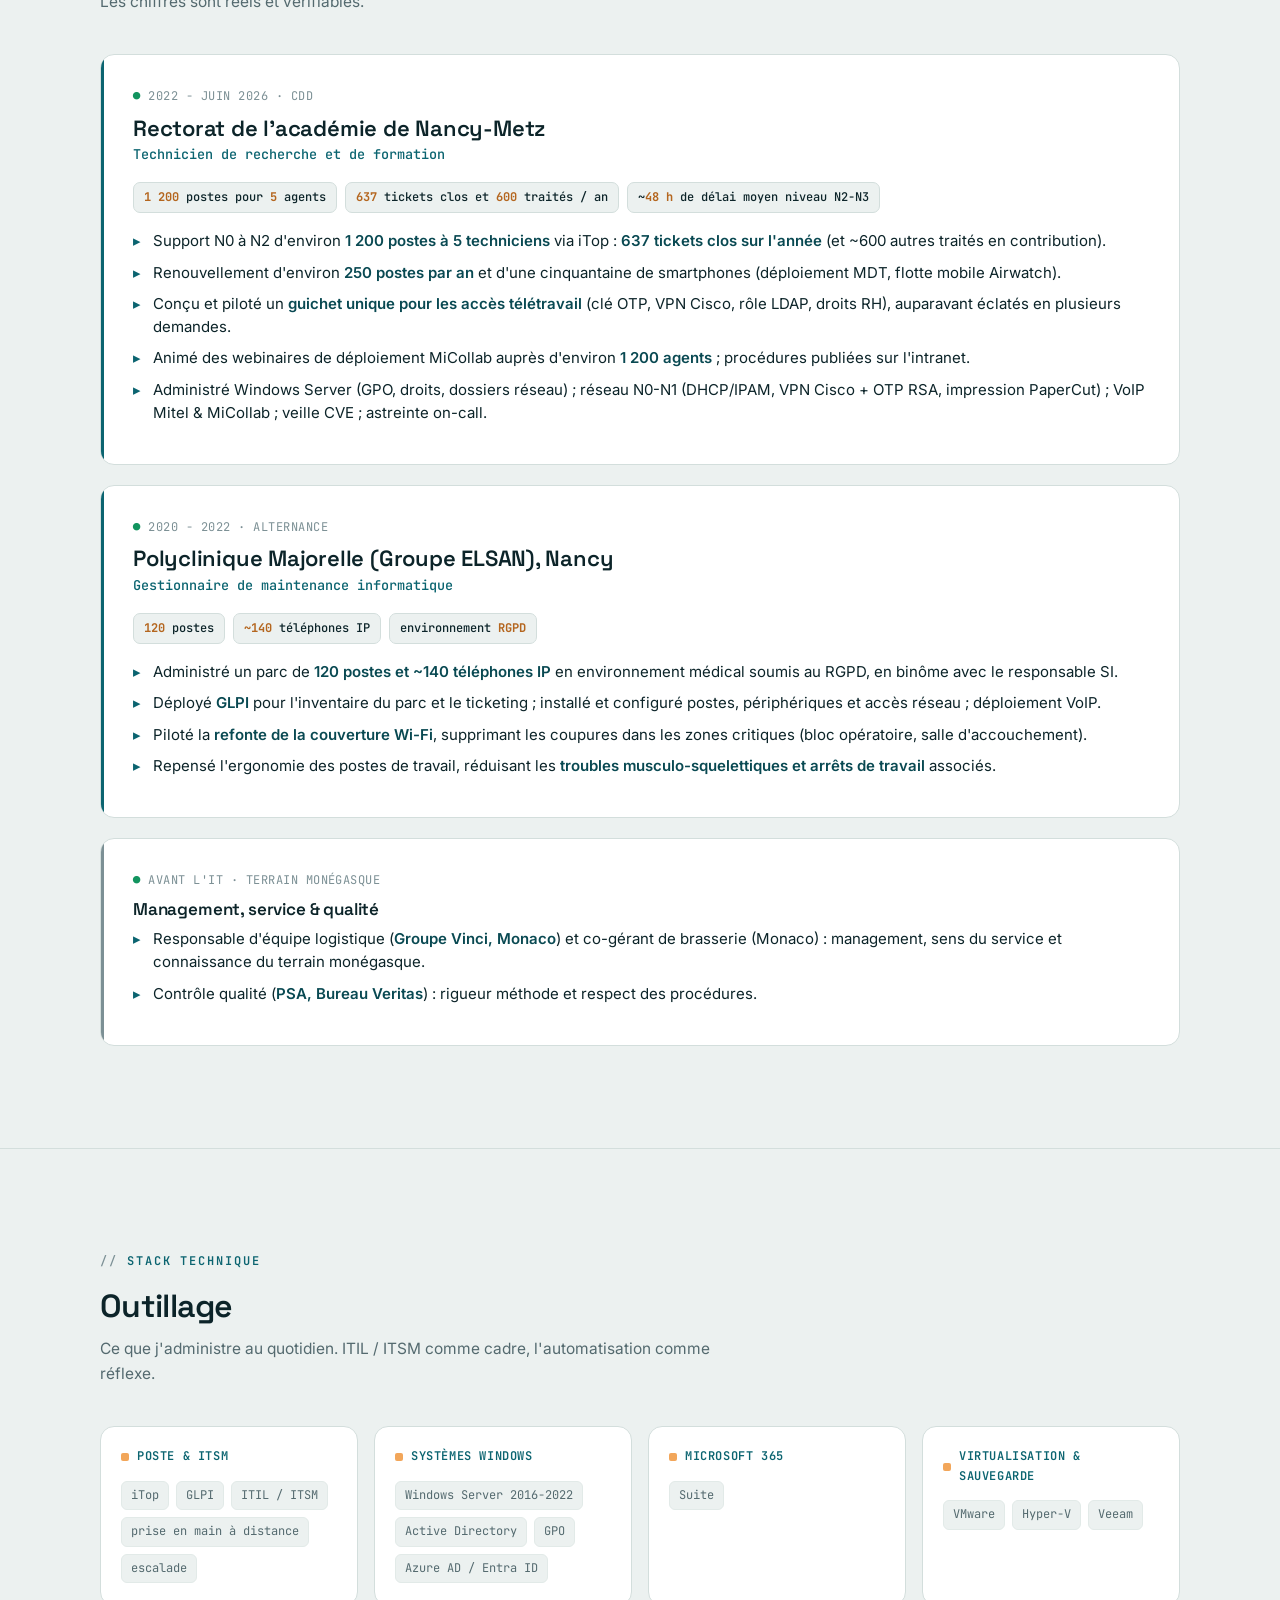
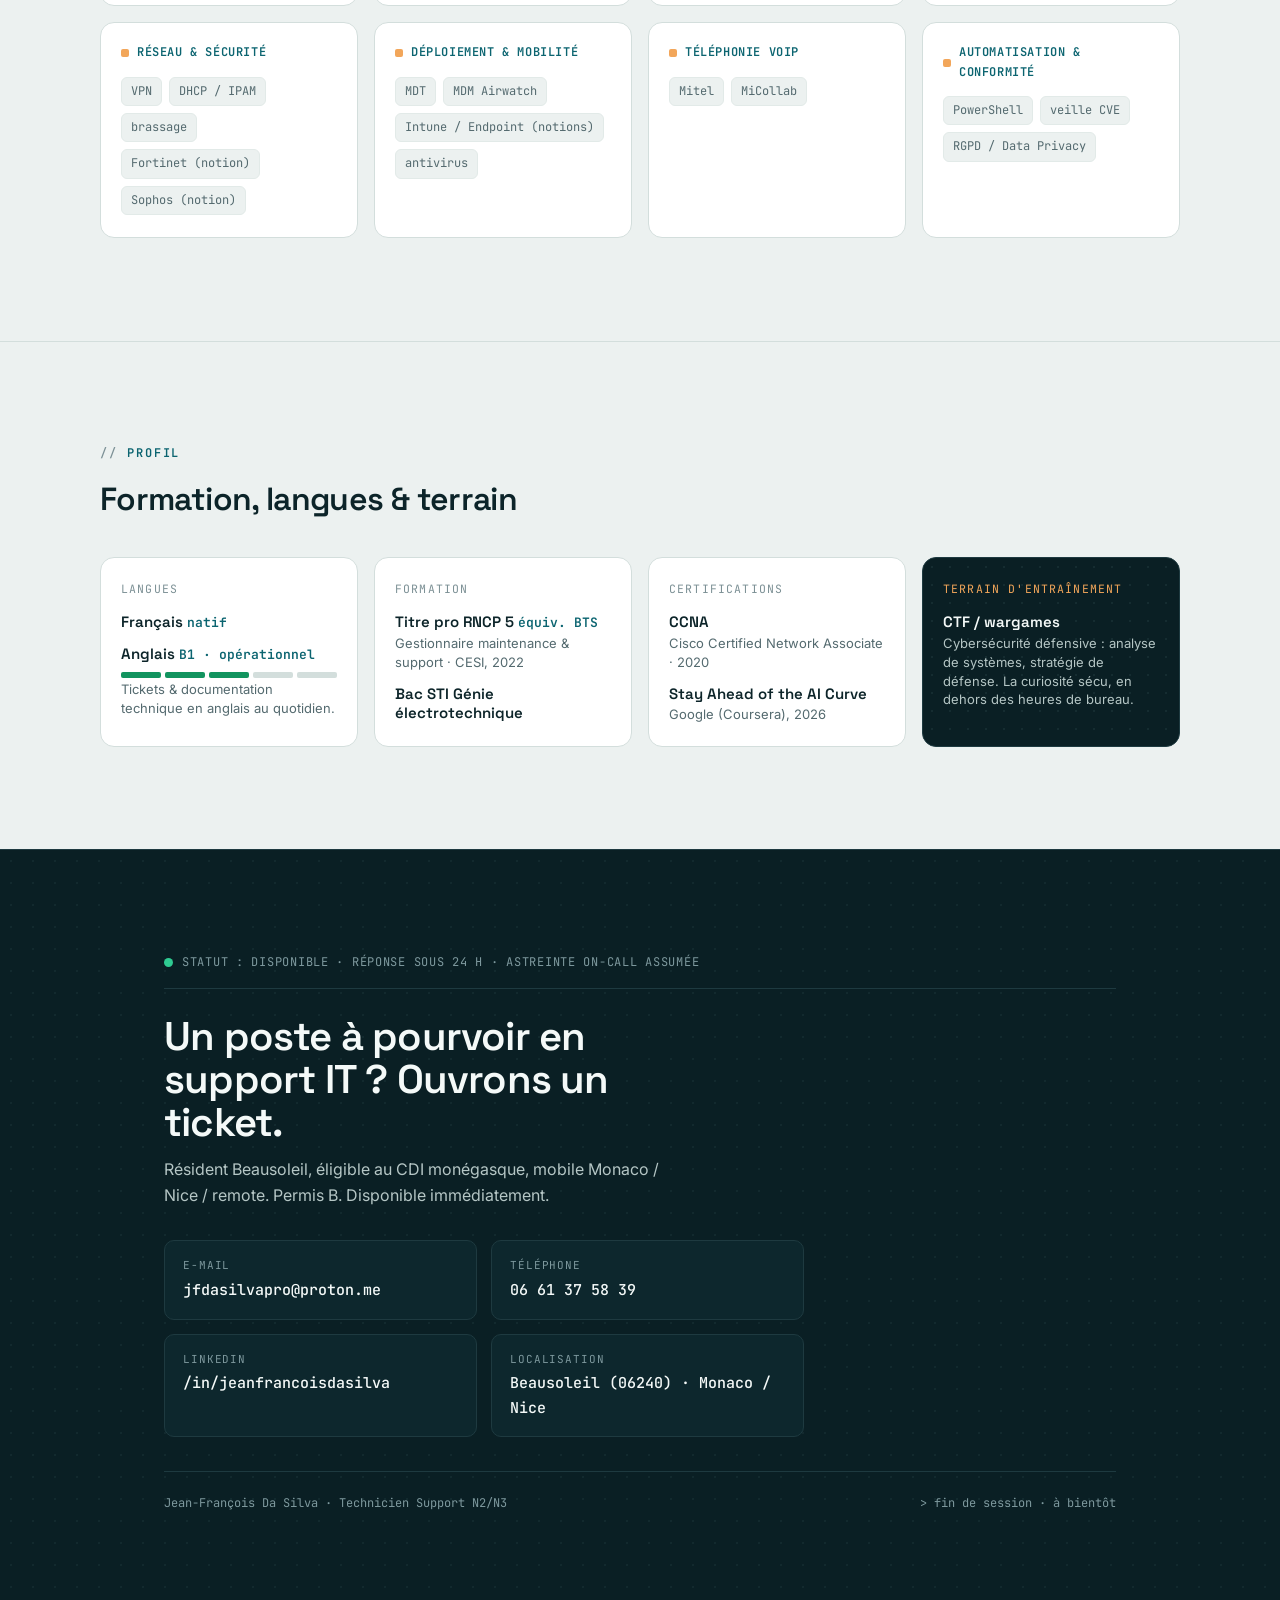
==== commit aee74360: "Update gauge label and average delay text" ====
--- a/index.html
+++ b/index.html
@@ -373,7 +373,7 @@
         <div class="gauge" role="listitem">
           <span class="g-num"><span class="pre">~</span><span data-to="48">48</span><span class="g-unit">h</span></span>
           <span class="g-bar"></span>
-          <span class="g-label">délai moyen</span>
+          <span class="g-label">délai moyen niveau N2-N3</span>
         </div>
       </div>
 
@@ -458,7 +458,7 @@
       <div class="readout">
         <span class="chip mono"><b>1 200</b> postes pour <b>5</b> agents</span>
         <span class="chip mono"><b>637</b> tickets clos et <b>600</b> traités / an</span>
-        <span class="chip mono">~<b>48 h</b> de délai moyen</span>
+        <span class="chip mono">~<b>48 h</b> de délai moyen niveau N2-N3</span>
       </div>
       <ul class="entry-list">
         <li>Support N0 à N2 d'environ <span class="win">1 200 postes à 5 techniciens</span> via iTop : <span class="win">637 tickets clos sur l'année</span> (et ~600 autres traités en contribution).</li>
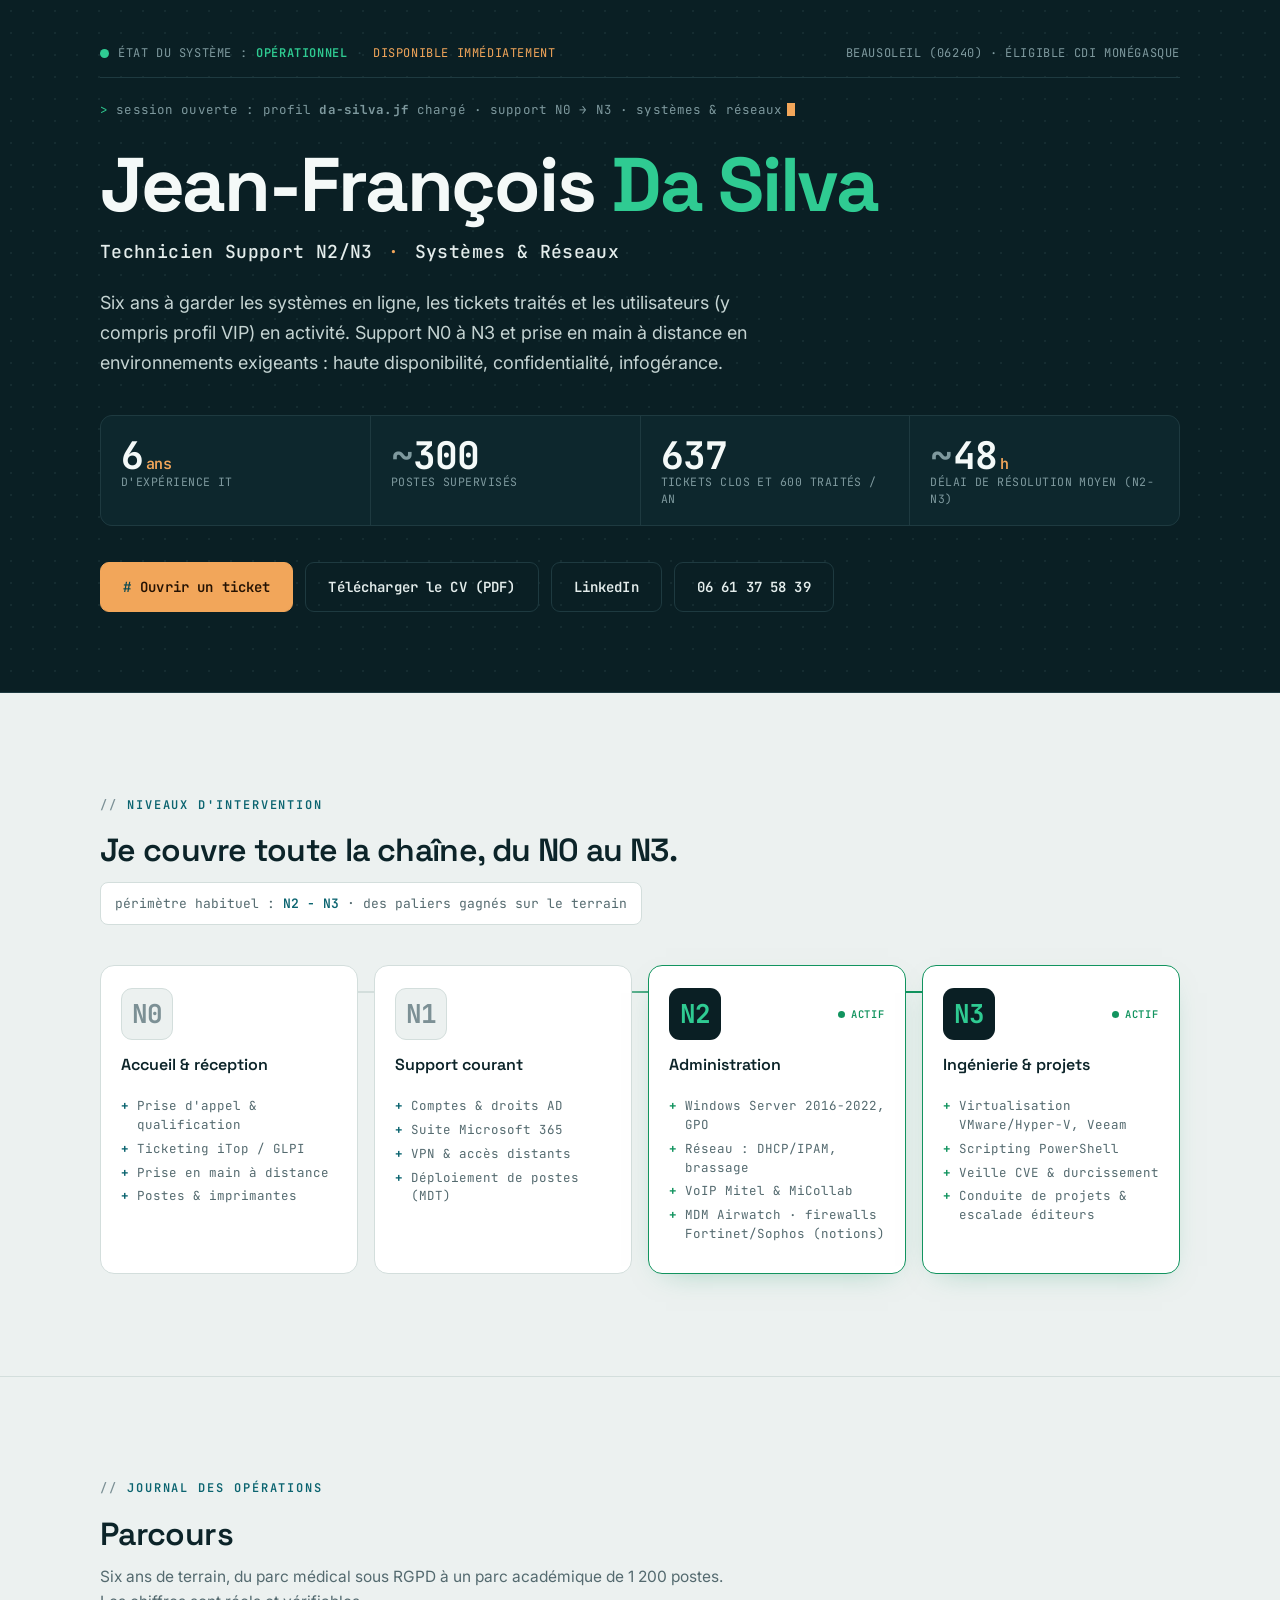
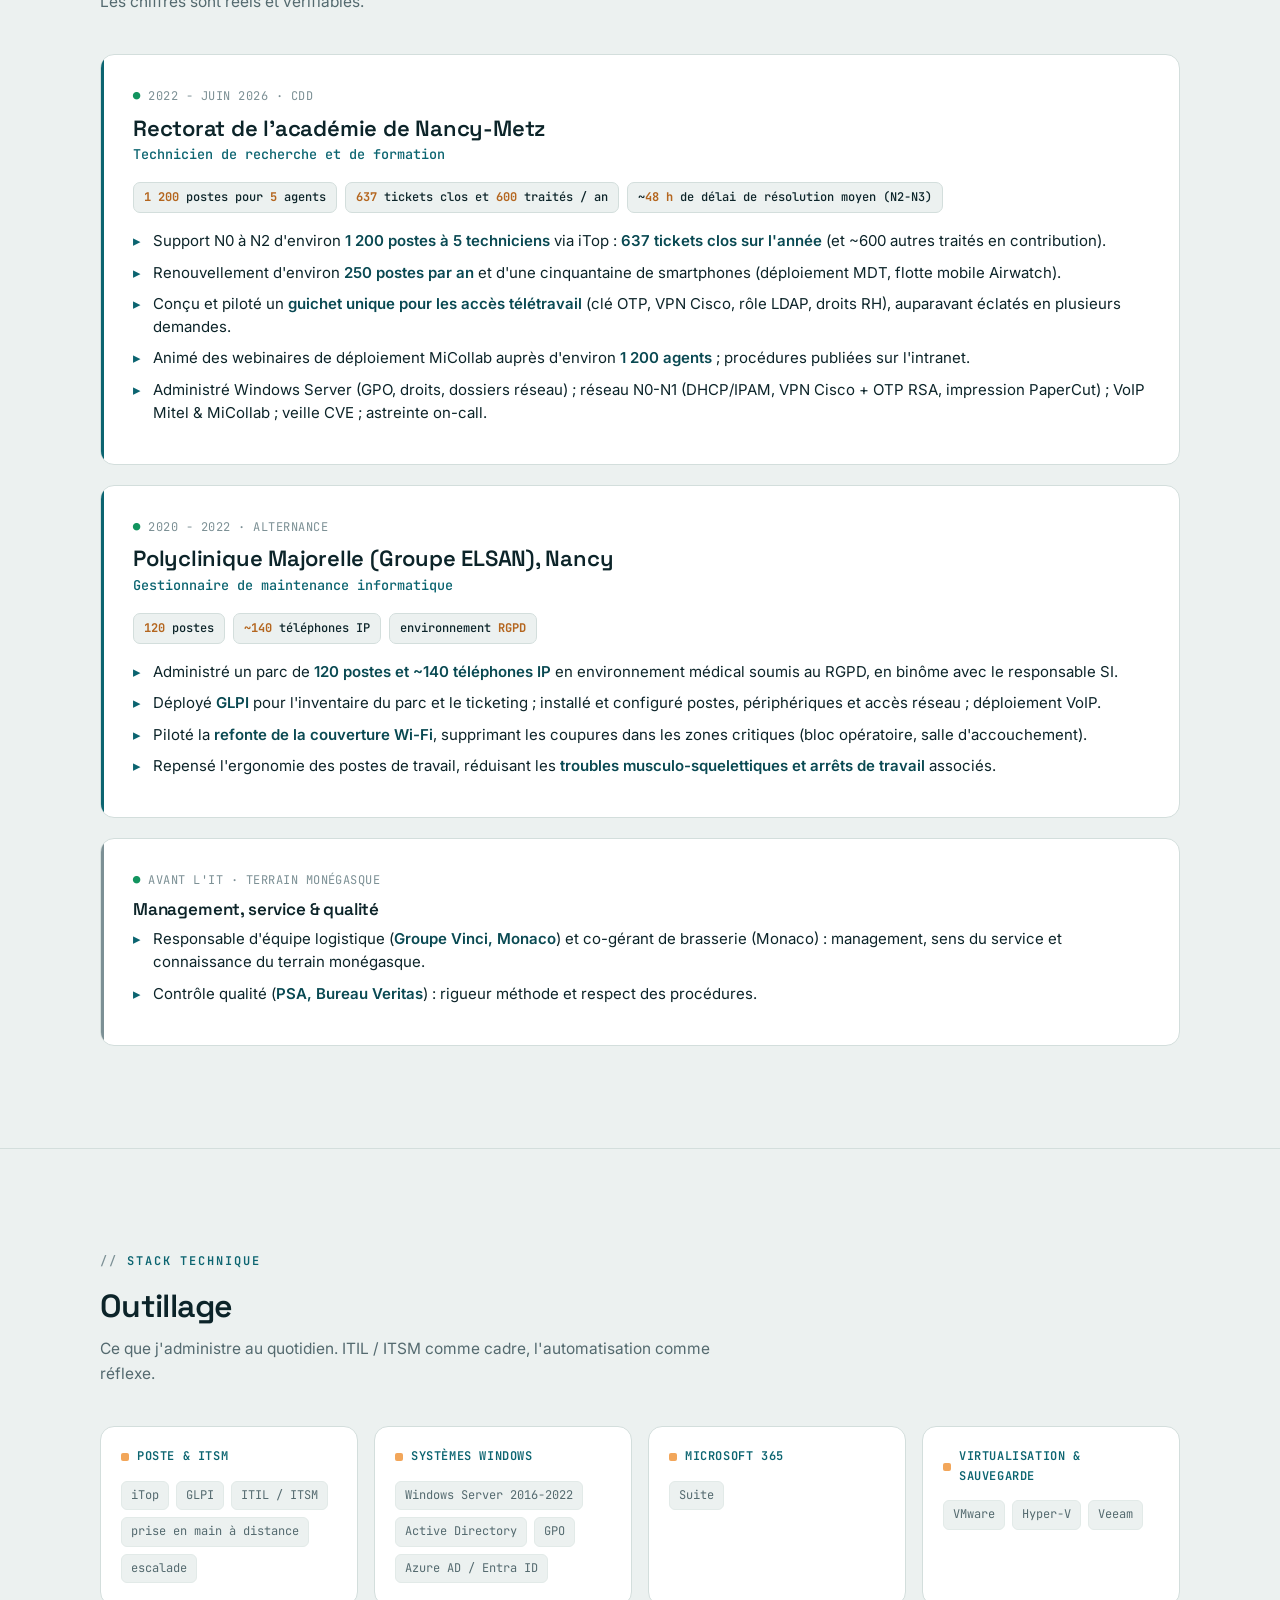
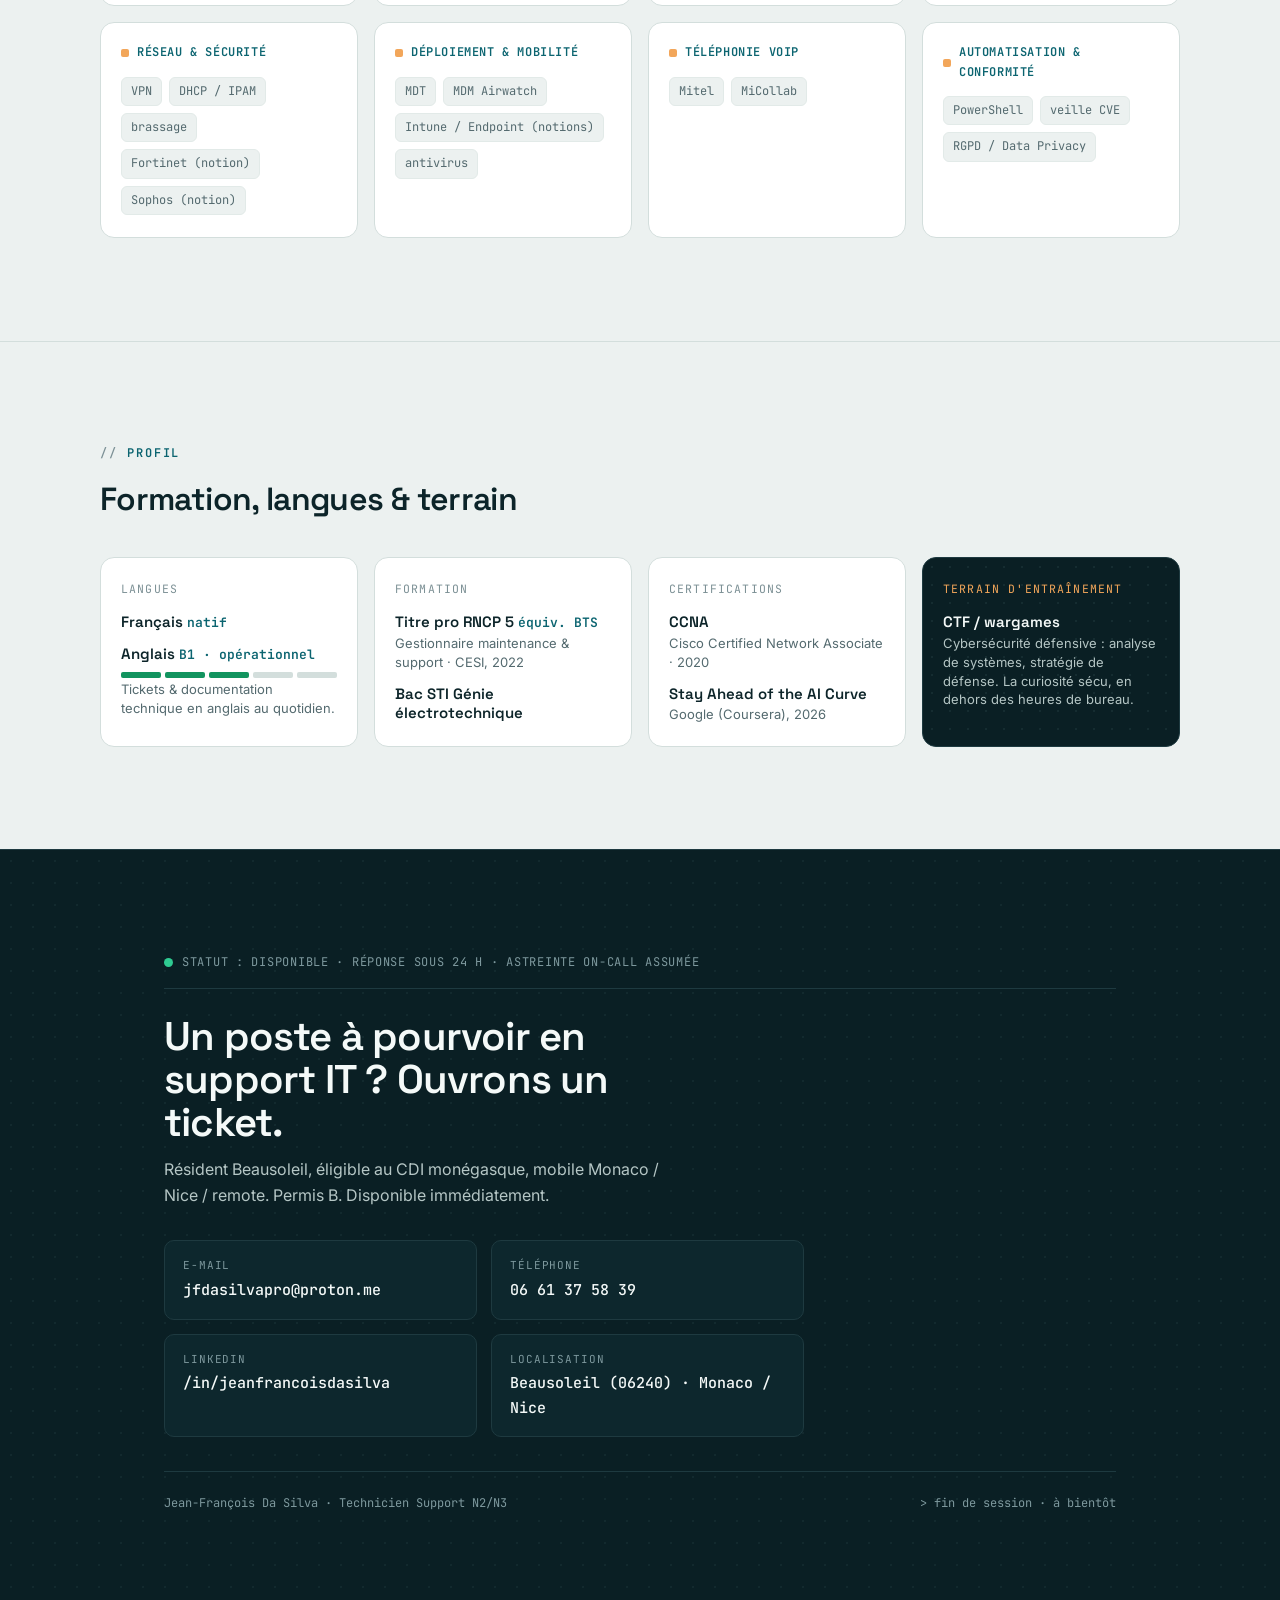
==== commit 34e34ad0: "Précise le délai de résolution moyen (N2-N3) Co-Authored-By: Claude Opus 4.8 <noreply@anthropic.com>" ====
--- a/index.html
+++ b/index.html
@@ -373,7 +373,7 @@
         <div class="gauge" role="listitem">
           <span class="g-num"><span class="pre">~</span><span data-to="48">48</span><span class="g-unit">h</span></span>
           <span class="g-bar"></span>
-          <span class="g-label">délai moyen niveau N2-N3</span>
+          <span class="g-label">délai de résolution moyen (N2-N3)</span>
         </div>
       </div>
 
@@ -458,7 +458,7 @@
       <div class="readout">
         <span class="chip mono"><b>1 200</b> postes pour <b>5</b> agents</span>
         <span class="chip mono"><b>637</b> tickets clos et <b>600</b> traités / an</span>
-        <span class="chip mono">~<b>48 h</b> de délai moyen niveau N2-N3</span>
+        <span class="chip mono">~<b>48 h</b> de délai de résolution moyen (N2-N3)</span>
       </div>
       <ul class="entry-list">
         <li>Support N0 à N2 d'environ <span class="win">1 200 postes à 5 techniciens</span> via iTop : <span class="win">637 tickets clos sur l'année</span> (et ~600 autres traités en contribution).</li>
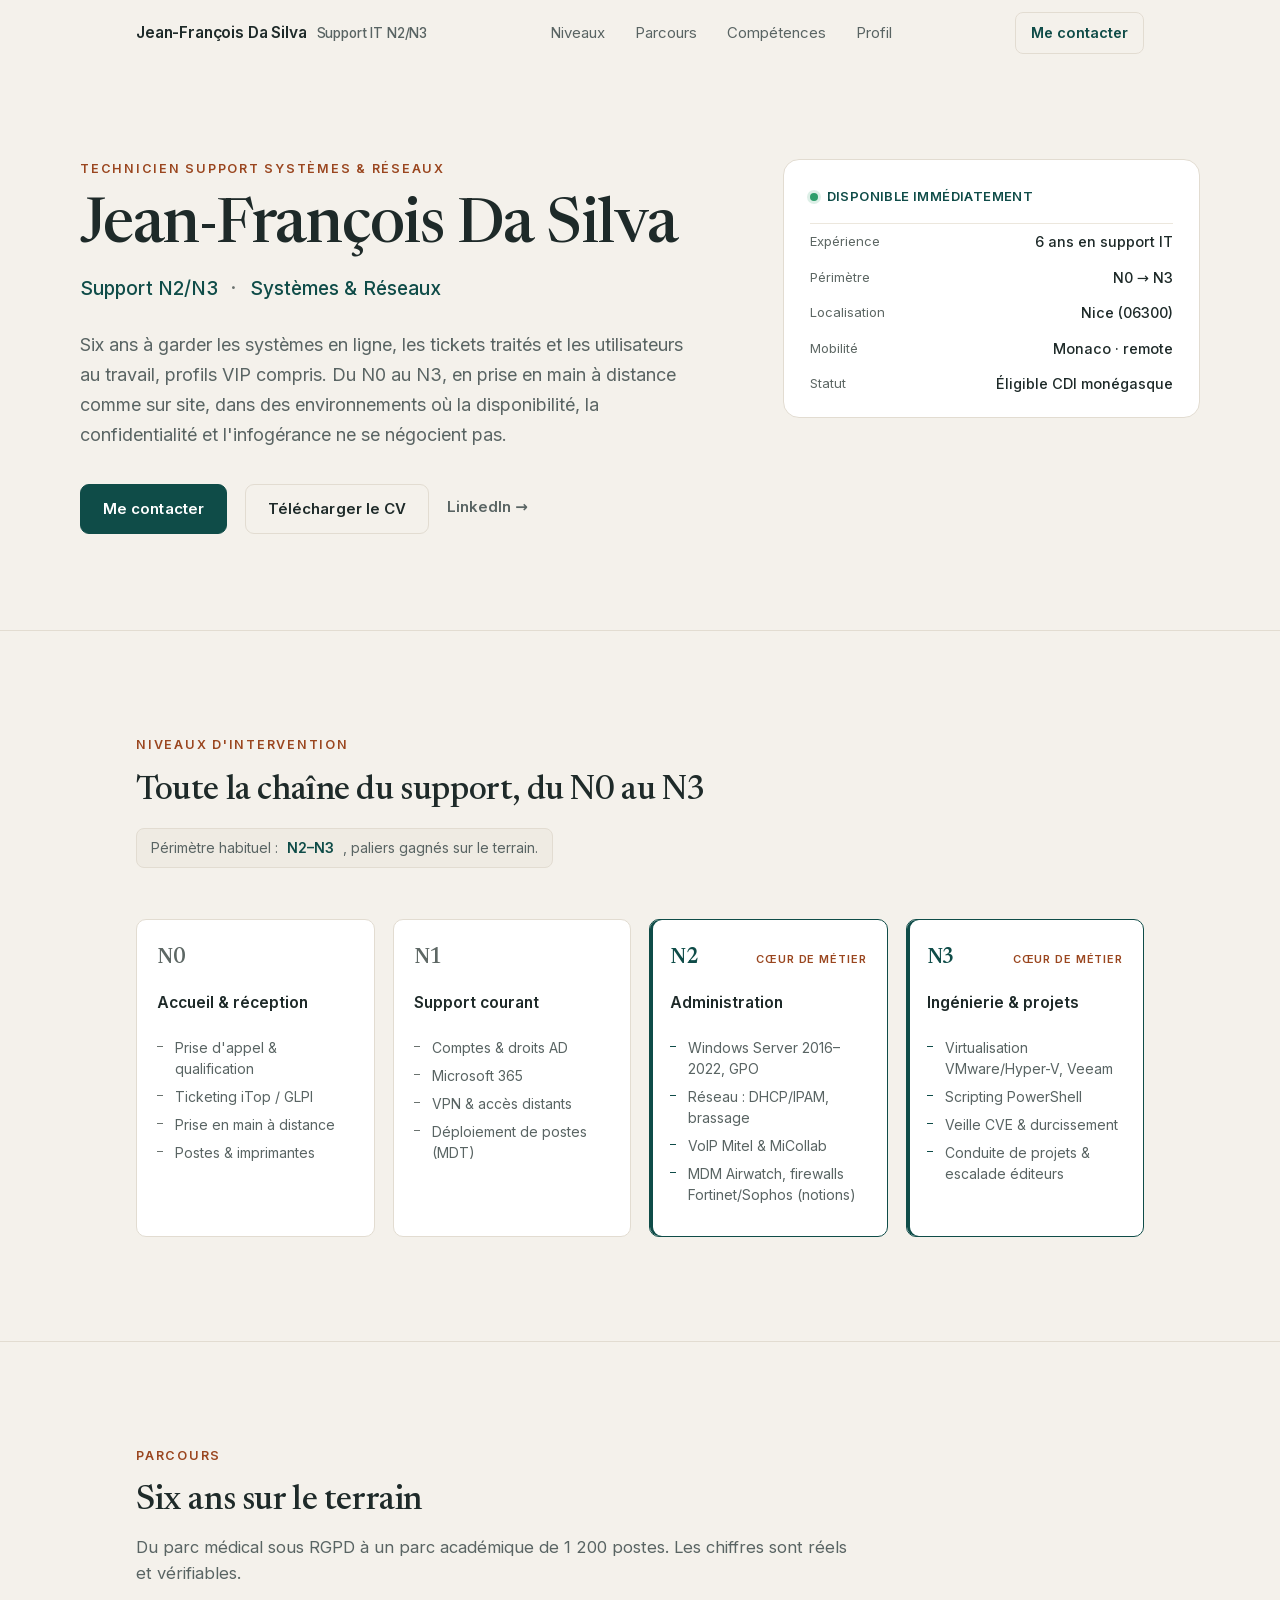
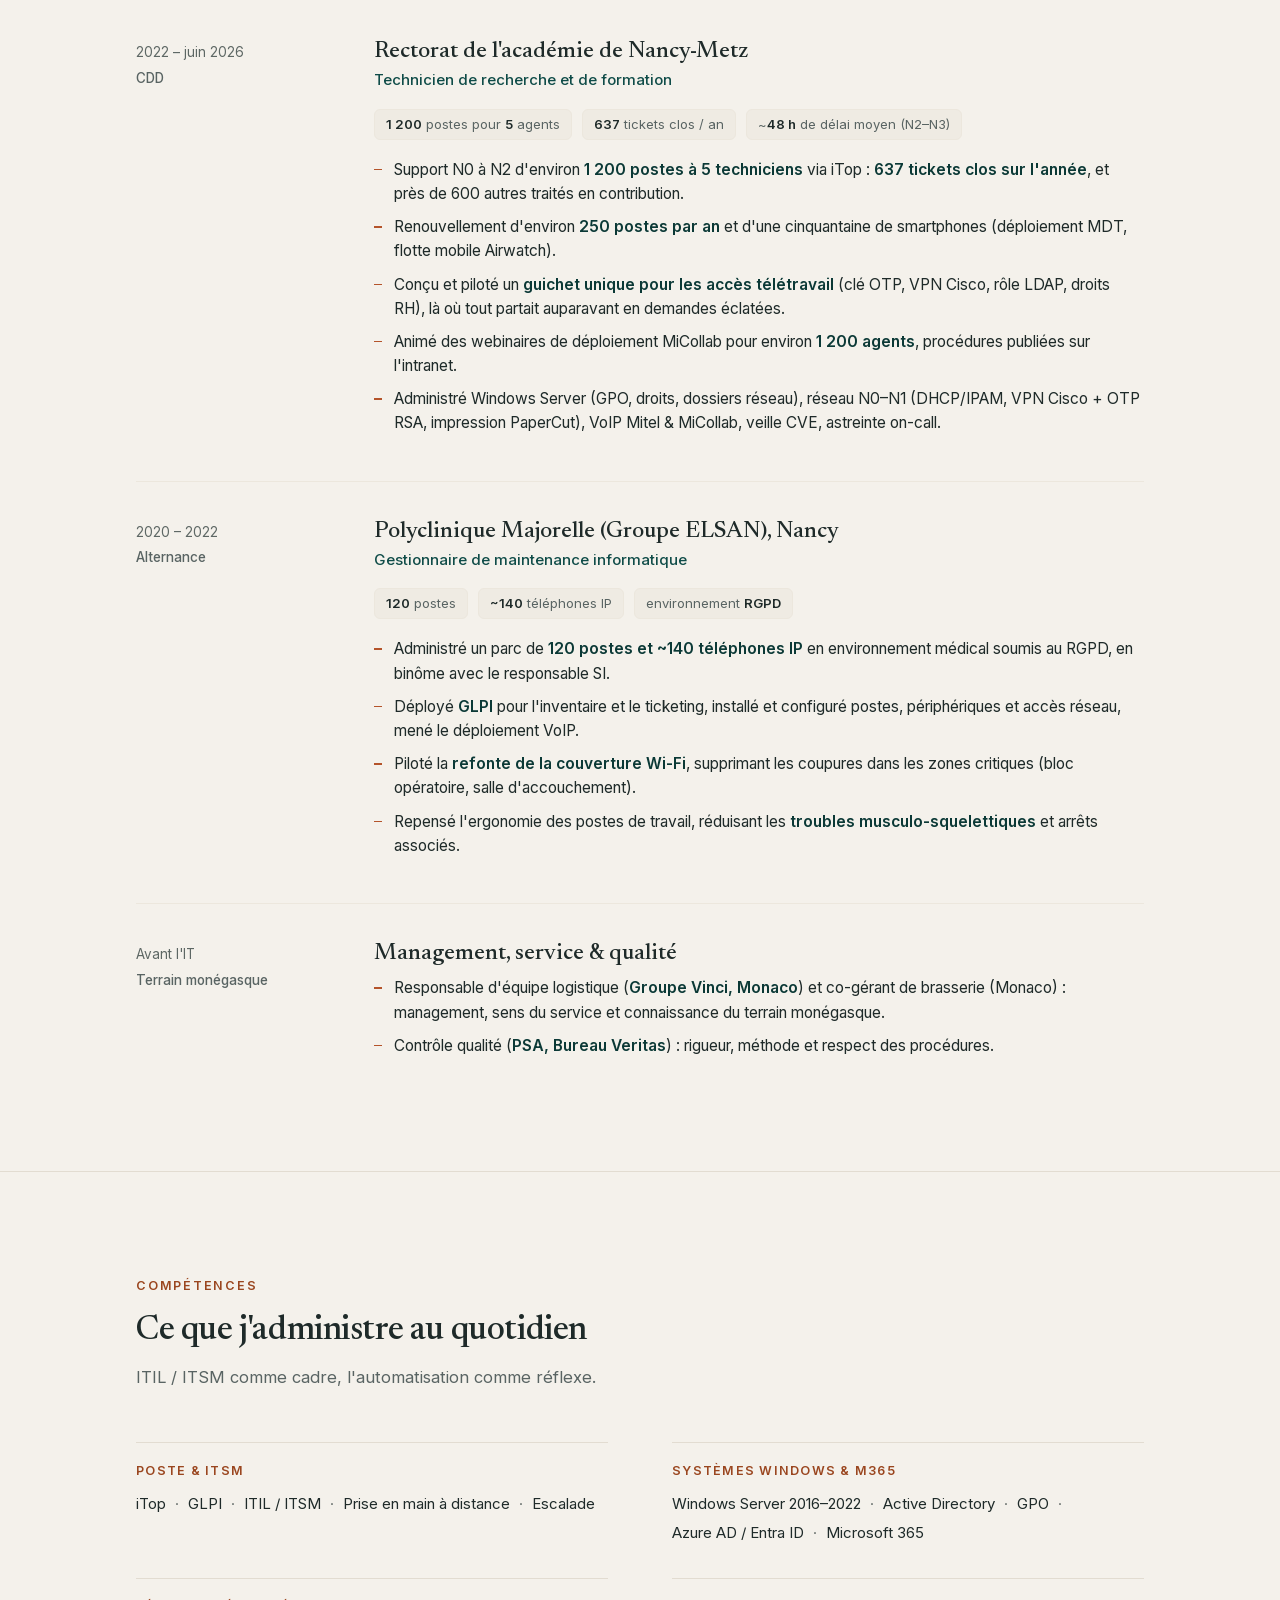
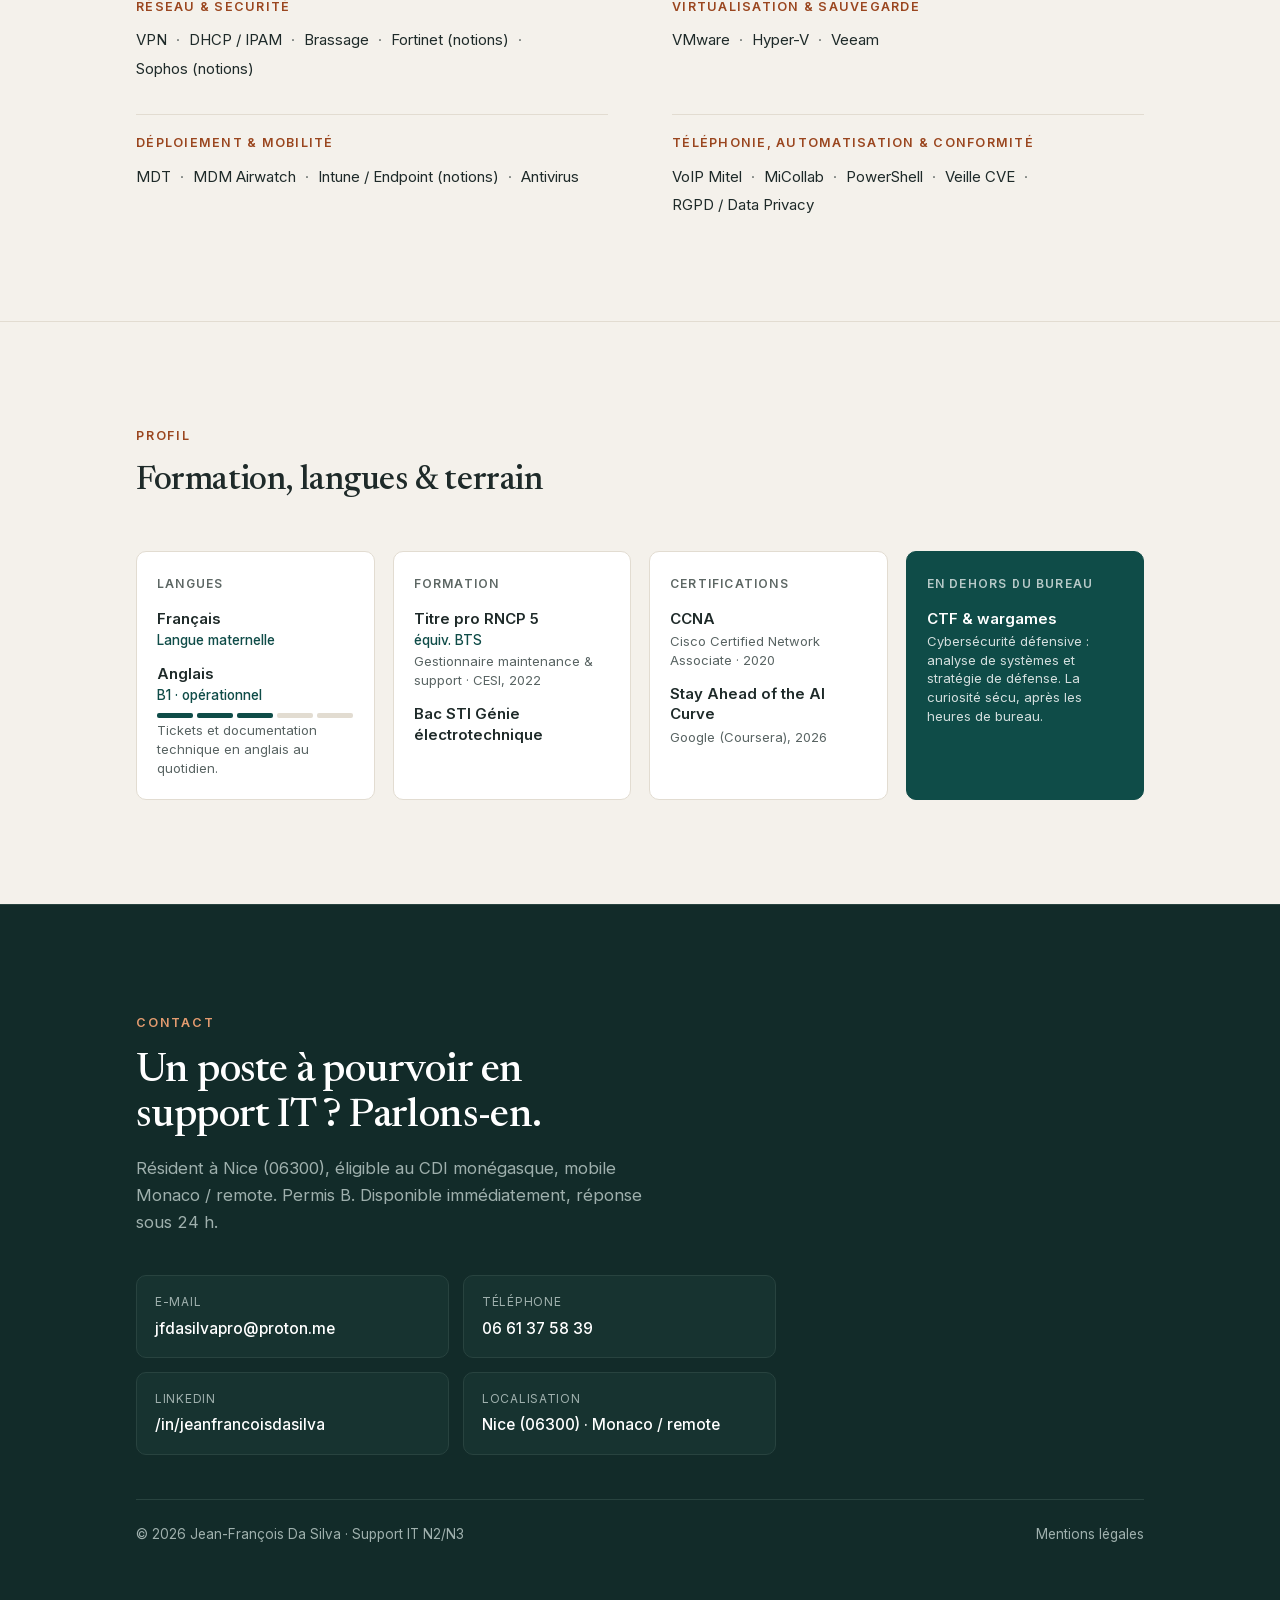
==== commit 51b1b82a: "Refonte éditoriale: suppression du thème terminal, nouvelle direction sobre - Typo Newsreader + Inte" ====
--- a/index.html
+++ b/index.html
@@ -1,612 +1,280 @@
 <!DOCTYPE html>
-<html lang="fr" class="no-js">
+<html lang="fr">
 <head>
 <meta charset="utf-8">
 <meta name="viewport" content="width=device-width, initial-scale=1">
-<title>Jean-François Da Silva · Technicien Support N2/N3 · Systèmes & Réseaux</title>
-<meta name="description" content="Jean-François Da Silva, technicien support IT N2/N3 (6 ans). Support N0 à N3, systèmes & réseaux, environnements exigeants. Résident Beausoleil, éligible CDI monégasque, disponible immédiatement.">
-<meta name="theme-color" content="#0A1F24">
+<title>Jean-François Da Silva · Technicien Support IT N2/N3 · Systèmes &amp; Réseaux</title>
+<meta name="description" content="Jean-François Da Silva, technicien support IT N2/N3 (6 ans). Support N0 à N3, systèmes &amp; réseaux, environnements exigeants. Résident à Nice (06300), éligible CDI monégasque, disponible immédiatement.">
+<meta name="theme-color" content="#0F4C48">
 <link rel="icon" type="image/svg+xml" href="favicon.svg">
 <link rel="apple-touch-icon" href="apple-touch-icon.png">
+
 <meta property="og:type" content="website">
 <meta property="og:locale" content="fr_FR">
 <meta property="og:url" content="https://jfdslv.fr/">
 <meta property="og:site_name" content="Jean-François Da Silva">
-<meta property="og:title" content="Jean-François Da Silva · Technicien Support N2/N3 · Systèmes & Réseaux">
-<meta property="og:description" content="Support IT N0 à N3 (6 ans). Beausoleil · Monaco / Nice · éligible CDI monégasque · disponible immédiatement.">
+<meta property="og:title" content="Jean-François Da Silva · Technicien Support IT N2/N3 · Systèmes &amp; Réseaux">
+<meta property="og:description" content="Support IT N0 à N3 (6 ans). Nice (06300) · Monaco · éligible CDI monégasque · disponible immédiatement.">
 <meta property="og:image" content="https://jfdslv.fr/og-image.png">
 <meta property="og:image:width" content="1200">
 <meta property="og:image:height" content="630">
 <meta name="twitter:card" content="summary_large_image">
-<meta name="twitter:title" content="Jean-François Da Silva · Technicien Support N2/N3">
-<meta name="twitter:description" content="Support IT N0 à N3 (6 ans). Beausoleil · Monaco / Nice · disponible immédiatement.">
+<meta name="twitter:title" content="Jean-François Da Silva · Technicien Support IT N2/N3">
+<meta name="twitter:description" content="Support IT N0 à N3 (6 ans). Nice (06300) · Monaco · disponible immédiatement.">
 <meta name="twitter:image" content="https://jfdslv.fr/og-image.png">
-<link rel="preconnect" href="https://fonts.googleapis.com">
-<link rel="preconnect" href="https://fonts.gstatic.com" crossorigin>
-<link href="https://fonts.googleapis.com/css2?family=Space+Grotesk:wght@400;500;600;700&family=Inter:wght@400;450;500;600&family=JetBrains+Mono:wght@400;500;600;700&display=swap" rel="stylesheet">
-<style>
-:root{
-  --bg:#ECF1F0;
-  --surface:#FFFFFF;
-  --ink:#0C2429;
-  --muted:#546A6F;
-  --faint:#7C9095;
-  --line:#D3DEDC;
-  --line-soft:#E2EAE8;
-  --teal:#0B6470;
-  --teal-deep:#094952;
-  --green:#12945F;
-  --green-bright:#2FCB92;
-  --amber:#B4661F;
-  --amber-bright:#F2A65A;
-  --console:#0A1F24;
-  --console-2:#0D272D;
-  --c-ink:#E4EDEC;
-  --c-muted:#7E999E;
-  --c-line:#1E3A40;
-  --maxw:1080px;
-  --pad-x:clamp(20px,6vw,64px);
-  --pad-y:clamp(56px,8vw,104px);
-  --radius:14px;
-}
-*{box-sizing:border-box;}
-html{scroll-behavior:smooth;}
-@media (prefers-reduced-motion:reduce){html{scroll-behavior:auto;}}
-body{
-  margin:0;
-  background:var(--bg);
-  color:var(--ink);
-  font-family:"Inter",system-ui,sans-serif;
-  font-size:16px;
-  line-height:1.62;
-  -webkit-font-smoothing:antialiased;
-  text-rendering:optimizeLegibility;
-}
-a{color:inherit;}
-h1,h2,h3{margin:0;font-family:"Space Grotesk",sans-serif;font-weight:600;letter-spacing:-0.01em;}
-p{margin:0;}
-ul{margin:0;padding:0;list-style:none;}
-
-.wrap{max-width:var(--maxw);margin:0 auto;padding:0 var(--pad-x);}
-.mono{font-family:"JetBrains Mono",monospace;}
-
-/* ---------- accessibility ---------- */
-.skip{position:absolute;left:-9999px;top:0;background:var(--amber-bright);color:var(--console);
-  padding:10px 16px;font-family:"JetBrains Mono",monospace;font-weight:600;z-index:50;border-radius:0 0 8px 0;}
-.skip:focus{left:0;}
-a:focus-visible,button:focus-visible{outline:2px solid var(--amber-bright);outline-offset:3px;border-radius:4px;}
-
-/* ---------- eyebrow ---------- */
-.eyebrow{
-  font-family:"JetBrains Mono",monospace;
-  font-size:12px;font-weight:600;letter-spacing:0.16em;text-transform:uppercase;
-  color:var(--teal);margin:0 0 18px;display:flex;align-items:center;gap:9px;
-}
-.eyebrow::before{content:"//";color:var(--faint);font-weight:500;}
-
-/* =========================================================
-   CONSOLE HERO
-   ========================================================= */
-.console{
-  background:var(--console);
-  color:var(--c-ink);
-  background-image:radial-gradient(rgba(120,160,165,0.10) 1px,transparent 1px);
-  background-size:22px 22px;
-  border-bottom:1px solid var(--c-line);
-}
-.hero{padding:clamp(28px,5vw,44px) var(--pad-x) clamp(48px,7vw,80px);}
-.hero-inner{max-width:var(--maxw);margin:0 auto;}
-
-.statusbar{
-  display:flex;align-items:center;flex-wrap:wrap;gap:9px;
-  font-family:"JetBrains Mono",monospace;font-size:12px;letter-spacing:0.05em;
-  text-transform:uppercase;color:var(--c-muted);
-  padding-bottom:14px;margin-bottom:22px;border-bottom:1px solid var(--c-line);
-}
-.status-dot{width:9px;height:9px;border-radius:50%;background:var(--green-bright);
-  box-shadow:0 0 0 0 rgba(47,203,146,0.55);animation:pulse 2.4s infinite;flex:none;}
-@keyframes pulse{0%{box-shadow:0 0 0 0 rgba(47,203,146,0.5);}70%{box-shadow:0 0 0 7px rgba(47,203,146,0);}100%{box-shadow:0 0 0 0 rgba(47,203,146,0);}}
-.status-value{color:var(--green-bright);font-weight:600;}
-.status-avail{color:var(--amber-bright);}
-.status-sep{color:var(--c-line);}
-.status-loc{margin-left:auto;color:var(--c-muted);}
-
-.boot{
-  font-family:"JetBrains Mono",monospace;font-size:12.5px;color:var(--c-muted);
-  margin-bottom:26px;letter-spacing:0.01em;
-}
-.boot .arrow{color:var(--green-bright);}
-.cursor{display:inline-block;width:8px;height:1.05em;background:var(--amber-bright);
-  margin-left:4px;vertical-align:-2px;animation:blink 1.1s steps(1) infinite;}
-@keyframes blink{50%{opacity:0;}}
-
-.name{
-  font-size:clamp(42px,8vw,76px);font-weight:700;line-height:1.0;letter-spacing:-0.03em;
-  color:#F4F9F8;margin-bottom:14px;
-}
-.name .lastname{color:var(--green-bright);}
-.role{
-  font-family:"JetBrains Mono",monospace;font-size:clamp(14px,2.3vw,18px);
-  letter-spacing:0.02em;color:var(--c-ink);font-weight:500;margin-bottom:22px;
-}
-.role .role-sep{color:var(--amber-bright);margin:0 4px;}
-.thesis{max-width:60ch;color:#C4D3D2;font-size:clamp(15px,1.9vw,18px);line-height:1.66;margin-bottom:38px;}
-
-.gauges{
-  display:grid;grid-template-columns:repeat(4,1fr);gap:1px;
-  background:var(--c-line);border:1px solid var(--c-line);border-radius:12px;overflow:hidden;margin-bottom:36px;
-}
-.gauge{background:var(--console-2);padding:20px 20px 18px;}
-.g-num{font-family:"JetBrains Mono",monospace;font-size:clamp(26px,4vw,38px);font-weight:700;
-  color:#F4F9F8;line-height:1;display:block;letter-spacing:-0.02em;}
-.g-num .pre{color:var(--c-muted);font-weight:500;}
-.g-unit{font-family:"JetBrains Mono",monospace;font-size:15px;color:var(--amber-bright);font-weight:600;margin-left:3px;}
-.g-bar{height:2px;width:34px;margin:12px 0 10px;border-radius:2px;}
-.gauge:nth-child(1) .g-bar{background:var(--green-bright);}
-.gauge:nth-child(2) .g-bar{background:var(--amber-bright);}
-.gauge:nth-child(3) .g-bar{background:var(--green-bright);}
-.gauge:nth-child(4) .g-bar{background:var(--amber-bright);}
-.g-label{font-family:"JetBrains Mono",monospace;font-size:11.5px;letter-spacing:0.04em;
-  text-transform:uppercase;color:var(--c-muted);line-height:1.4;display:block;}
-
-.cta-row{display:flex;flex-wrap:wrap;gap:12px;align-items:center;}
-.btn{
-  display:inline-flex;align-items:center;gap:9px;text-decoration:none;
-  font-family:"JetBrains Mono",monospace;font-size:14px;font-weight:600;letter-spacing:0.01em;
-  padding:13px 22px;border-radius:9px;transition:transform .18s ease,background .18s ease,border-color .18s ease,color .18s ease;
-}
-.btn-primary{background:var(--amber-bright);color:#241203;border:1px solid var(--amber-bright);}
-.btn-primary:hover{background:#F6B673;transform:translateY(-2px);}
-.btn-primary .tk{color:var(--teal-deep);}
-.btn-ghost{background:transparent;color:var(--c-ink);border:1px solid var(--c-line);}
-.btn-ghost:hover{border-color:var(--green-bright);color:var(--green-bright);transform:translateY(-2px);}
-
-/* =========================================================
-   GENERIC SECTION
-   ========================================================= */
-.section{padding:var(--pad-y) 0;border-bottom:1px solid var(--line);}
-.section:last-of-type{border-bottom:none;}
-.section-head{max-width:var(--maxw);margin:0 auto 40px;}
-.section-title{font-size:clamp(24px,3.6vw,32px);letter-spacing:-0.02em;line-height:1.1;}
-.section-sub{color:var(--muted);margin-top:12px;max-width:64ch;font-size:15.5px;}
-
-/* =========================================================
-   ESCALATION LADDER (signature)
-   ========================================================= */
-.ladder-scope{
-  font-family:"JetBrains Mono",monospace;font-size:13px;color:var(--muted);
-  margin-top:14px;padding:10px 14px;background:var(--surface);border:1px solid var(--line);
-  border-radius:8px;display:inline-block;
-}
-.ladder-scope b{color:var(--teal);font-weight:600;}
-.ladder{
-  max-width:var(--maxw);margin:0 auto;position:relative;
-  display:grid;grid-template-columns:repeat(4,1fr);gap:16px;
-}
-.ladder::before{
-  content:"";position:absolute;top:26px;left:8%;right:8%;height:2px;
-  background:linear-gradient(90deg,var(--line) 0%,var(--line) 40%,var(--green) 55%,var(--green) 100%);
-  z-index:0;
-}
-.tier{
-  position:relative;z-index:1;background:var(--surface);border:1px solid var(--line);
-  border-radius:var(--radius);padding:22px 20px 24px;display:flex;flex-direction:column;gap:4px;
-}
-.tier-top{display:flex;align-items:center;justify-content:space-between;margin-bottom:8px;}
-.tier-id{
-  font-family:"JetBrains Mono",monospace;font-size:26px;font-weight:700;letter-spacing:-0.02em;
-  width:52px;height:52px;display:flex;align-items:center;justify-content:center;border-radius:11px;
-}
-.tier--base .tier-id{background:var(--bg);color:var(--faint);border:1px solid var(--line);}
-.tier--active .tier-id{background:var(--console);color:var(--green-bright);}
-.tier-tag{
-  font-family:"JetBrains Mono",monospace;font-size:10.5px;font-weight:600;letter-spacing:0.08em;
-  text-transform:uppercase;color:var(--green);display:inline-flex;align-items:center;gap:6px;
-}
-.tier-tag::before{content:"";width:7px;height:7px;border-radius:50%;background:var(--green);}
-.tier-name{font-family:"Space Grotesk",sans-serif;font-weight:600;font-size:16px;color:var(--ink);margin-bottom:10px;}
-.tier--active{border-color:var(--green);box-shadow:0 10px 30px -18px rgba(18,148,95,0.5);}
-.tier-list li{
-  font-family:"JetBrains Mono",monospace;font-size:12.5px;line-height:1.5;color:var(--muted);
-  padding-left:16px;position:relative;margin:5px 0;
-}
-.tier-list li::before{content:"+";position:absolute;left:0;color:var(--teal);font-weight:600;}
-.tier--active .tier-list li::before{color:var(--green);}
-
-/* =========================================================
-   JOURNAL / EXPERIENCE LOG
-   ========================================================= */
-.log{max-width:var(--maxw);margin:0 auto;display:flex;flex-direction:column;gap:20px;}
-.entry{
-  background:var(--surface);border:1px solid var(--line);border-radius:var(--radius);
-  padding:clamp(22px,3vw,32px);position:relative;overflow:hidden;
-}
-.entry::before{content:"";position:absolute;left:0;top:0;bottom:0;width:3px;background:var(--teal);}
-.entry-meta{
-  font-family:"JetBrains Mono",monospace;font-size:12px;letter-spacing:0.04em;text-transform:uppercase;
-  color:var(--faint);display:flex;flex-wrap:wrap;align-items:center;gap:8px;margin-bottom:8px;
-}
-.entry-meta .ping{color:var(--green);}
-.entry-org{font-family:"Space Grotesk",sans-serif;font-weight:600;font-size:clamp(18px,2.4vw,22px);color:var(--ink);line-height:1.2;}
-.entry-role{font-family:"JetBrains Mono",monospace;font-size:13.5px;color:var(--teal);font-weight:500;margin-top:3px;margin-bottom:16px;}
-.readout{display:flex;flex-wrap:wrap;gap:8px;margin-bottom:16px;}
-.chip{
-  font-family:"JetBrains Mono",monospace;font-size:12px;font-weight:500;color:var(--ink);
-  background:var(--bg);border:1px solid var(--line);border-radius:7px;padding:5px 10px;
-}
-.chip b{color:var(--amber);font-weight:700;}
-.entry-list li{position:relative;padding-left:20px;margin:8px 0;color:var(--ink);font-size:15px;line-height:1.55;}
-.entry-list li::before{content:"▸";position:absolute;left:0;top:0;color:var(--teal);}
-.entry-list .win{color:var(--teal-deep);font-weight:600;}
-.entry--muted::before{background:var(--faint);}
-.entry--muted .entry-org{font-size:17px;}
-
-/* =========================================================
-   STACK
-   ========================================================= */
-.stack{max-width:var(--maxw);margin:0 auto;display:grid;grid-template-columns:repeat(4,1fr);gap:16px;}
-.card{background:var(--surface);border:1px solid var(--line);border-radius:var(--radius);padding:20px 20px 22px;}
-.card-title{
-  font-family:"JetBrains Mono",monospace;font-size:12px;font-weight:600;letter-spacing:0.05em;
-  text-transform:uppercase;color:var(--teal);margin-bottom:14px;display:flex;align-items:center;gap:8px;
-}
-.card-title::before{content:"";width:8px;height:8px;background:var(--amber-bright);border-radius:2px;flex:none;}
-.tags{display:flex;flex-wrap:wrap;gap:7px;}
-.tag{font-family:"JetBrains Mono",monospace;font-size:12px;color:var(--muted);
-  background:var(--bg);border:1px solid var(--line-soft);border-radius:6px;padding:4px 9px;}
-
-/* =========================================================
-   META (langues / formation / certifs / terrain)
-   ========================================================= */
-.meta{max-width:var(--maxw);margin:0 auto;display:grid;grid-template-columns:repeat(4,1fr);gap:16px;}
-.meta-card{background:var(--surface);border:1px solid var(--line);border-radius:var(--radius);padding:22px 20px;}
-.meta-card.feature{background:var(--console);color:var(--c-ink);border-color:var(--c-line);
-  background-image:radial-gradient(rgba(120,160,165,0.10) 1px,transparent 1px);background-size:18px 18px;}
-.meta-k{font-family:"JetBrains Mono",monospace;font-size:11.5px;letter-spacing:0.1em;text-transform:uppercase;
-  color:var(--faint);margin-bottom:14px;}
-.meta-card.feature .meta-k{color:var(--amber-bright);}
-.meta-row{margin:0 0 12px;}
-.meta-row:last-child{margin-bottom:0;}
-.meta-main{font-family:"Space Grotesk",sans-serif;font-weight:600;font-size:15px;color:var(--ink);line-height:1.3;}
-.meta-card.feature .meta-main{color:#F4F9F8;}
-.meta-note{font-size:13px;color:var(--muted);line-height:1.45;margin-top:2px;}
-.meta-card.feature .meta-note{color:#B5C6C5;}
-.meta-main .lvl{font-family:"JetBrains Mono",monospace;color:var(--teal);font-size:13px;font-weight:600;}
-.bars{display:flex;gap:4px;margin-top:8px;}
-.bars i{height:6px;flex:1;border-radius:2px;background:var(--line);}
-.bars i.on{background:var(--green);}
-
-/* =========================================================
-   FOOTER CONSOLE
-   ========================================================= */
-.footer{background:var(--console);color:var(--c-ink);
-  background-image:radial-gradient(rgba(120,160,165,0.08) 1px,transparent 1px);background-size:22px 22px;
-  border-top:1px solid var(--c-line);}
-.footer-inner{max-width:var(--maxw);margin:0 auto;padding:var(--pad-y) var(--pad-x);}
-.footer-status{font-family:"JetBrains Mono",monospace;font-size:12px;letter-spacing:0.06em;text-transform:uppercase;
-  color:var(--c-muted);display:flex;align-items:center;gap:9px;margin-bottom:26px;padding-bottom:16px;border-bottom:1px solid var(--c-line);}
-.footer-h{font-size:clamp(26px,4vw,40px);color:#F4F9F8;letter-spacing:-0.02em;line-height:1.08;margin-bottom:12px;max-width:20ch;}
-.footer-p{color:#B5C6C5;max-width:52ch;margin-bottom:32px;}
-.contact{display:grid;grid-template-columns:repeat(2,minmax(0,1fr));gap:14px;max-width:640px;margin-bottom:34px;}
-.contact a,.contact div{
-  display:flex;flex-direction:column;gap:3px;text-decoration:none;
-  background:var(--console-2);border:1px solid var(--c-line);border-radius:10px;padding:16px 18px;transition:border-color .18s ease,transform .18s ease;
-}
-.contact a:hover{border-color:var(--amber-bright);transform:translateY(-2px);}
-.contact .ck{font-family:"JetBrains Mono",monospace;font-size:11px;letter-spacing:0.08em;text-transform:uppercase;color:var(--c-muted);}
-.contact .cv{font-family:"JetBrains Mono",monospace;font-size:15px;color:#F4F9F8;font-weight:500;word-break:break-word;}
-.footer-foot{font-family:"JetBrains Mono",monospace;font-size:12px;color:var(--c-muted);
-  padding-top:22px;border-top:1px solid var(--c-line);display:flex;flex-wrap:wrap;gap:8px 16px;justify-content:space-between;}
-
-/* =========================================================
-   REVEAL / MOTION
-   ========================================================= */
-.js .reveal{opacity:0;transform:translateY(16px);transition:opacity .6s ease,transform .6s ease;}
-.js .reveal.in{opacity:1;transform:none;}
-@media (prefers-reduced-motion:reduce){
-  .js .reveal{opacity:1;transform:none;transition:none;}
-  .status-dot{animation:none;}
-  .cursor{animation:none;}
-}
-
-/* =========================================================
-   RESPONSIVE
-   ========================================================= */
-@media (max-width:900px){
-  .gauges{grid-template-columns:repeat(2,1fr);}
-  .ladder{grid-template-columns:repeat(2,1fr);}
-  .ladder::before{display:none;}
-  .stack{grid-template-columns:repeat(2,1fr);}
-  .meta{grid-template-columns:repeat(2,1fr);}
-}
-@media (max-width:560px){
-  .gauges{grid-template-columns:1fr 1fr;}
-  .ladder{grid-template-columns:1fr;}
-  .stack{grid-template-columns:1fr;}
-  .meta{grid-template-columns:1fr;}
-  .contact{grid-template-columns:1fr;}
-  .status-loc{margin-left:0;width:100%;}
-  .cta-row{width:100%;}
-  .btn{flex:1;justify-content:center;}
-}
-</style>
+
+<link rel="preload" href="fonts/newsreader-ccd539e8.woff2" as="font" type="font/woff2" crossorigin>
+<link rel="preload" href="fonts/inter-1ab1ad55.woff2" as="font" type="font/woff2" crossorigin>
+<link rel="stylesheet" href="fonts.css">
+<link rel="stylesheet" href="styles.css">
 </head>
 <body>
-<a class="skip" href="#stack">Aller au contenu</a>
-
-<!-- ===================== HERO CONSOLE ===================== -->
-<header class="console" id="top">
-  <div class="hero">
-    <div class="hero-inner">
-      <div class="statusbar">
-        <span class="status-dot" aria-hidden="true"></span>
-        <span>état du système :</span>
-        <span class="status-value">opérationnel</span>
-        <span class="status-sep">·</span>
-        <span class="status-avail">disponible immédiatement</span>
-        <span class="status-loc">Beausoleil (06240) · éligible CDI monégasque</span>
-      </div>
-
-      <p class="boot mono"><span class="arrow">&gt;</span> session ouverte : profil <b>da-silva.jf</b> chargé · support N0 → N3 · systèmes &amp; réseaux<span class="cursor" aria-hidden="true"></span></p>
-
-      <h1 class="name">Jean-François <span class="lastname">Da Silva</span></h1>
-      <p class="role">Technicien Support N2/N3 <span class="role-sep">·</span> Systèmes &amp; Réseaux</p>
-
-      <p class="thesis">Six ans à garder les systèmes en ligne, les tickets traités et les utilisateurs (y compris profil VIP) en activité. Support N0 à N3 et prise en main à distance en environnements exigeants : haute disponibilité, confidentialité, infogérance.</p>
-
-      <div class="gauges" role="list" aria-label="Indicateurs clés">
-        <div class="gauge" role="listitem">
-          <span class="g-num"><span data-to="6">6</span><span class="g-unit">ans</span></span>
-          <span class="g-bar"></span>
-          <span class="g-label">d'expérience IT</span>
-        </div>
-        <div class="gauge" role="listitem">
-          <span class="g-num"><span class="pre">~</span><span data-to="300">300</span></span>
-          <span class="g-bar"></span>
-          <span class="g-label">postes supervisés</span>
-        </div>
-        <div class="gauge" role="listitem">
-          <span class="g-num"><span data-to="637">637</span></span>
-          <span class="g-bar"></span>
-          <span class="g-label">tickets clos et 600 traités / an</span>
-        </div>
-        <div class="gauge" role="listitem">
-          <span class="g-num"><span class="pre">~</span><span data-to="48">48</span><span class="g-unit">h</span></span>
-          <span class="g-bar"></span>
-          <span class="g-label">délai de résolution moyen (N2-N3)</span>
-        </div>
-      </div>
-
-      <div class="cta-row">
-        <a class="btn btn-primary" href="mailto:jfdasilvapro@proton.me?subject=Opportunit%C3%A9%20Support%20N2%2FN3">
-          <span class="tk">#</span> Ouvrir un ticket
-        </a>
-        <a class="btn btn-ghost" href="CV_JFDS.pdf" download="CV_Jean-Francois_DA_SILVA.pdf">Télécharger le CV (PDF)</a>
-        <a class="btn btn-ghost" href="https://linkedin.com/in/jeanfrancoisdasilva" target="_blank" rel="noopener">LinkedIn</a>
-        <a class="btn btn-ghost" href="tel:+33661375839">06 61 37 58 39</a>
-      </div>
+<a class="skip" href="#main">Aller au contenu</a>
+
+<!-- ===================== NAV ===================== -->
+<nav class="nav" id="nav" aria-label="Navigation principale">
+  <div class="nav-inner">
+    <a class="brand" href="#top">
+      Jean-François Da Silva
+      <span class="brand-role">Support IT N2/N3</span>
+    </a>
+    <div class="nav-links">
+      <a href="#niveaux">Niveaux</a>
+      <a href="#parcours">Parcours</a>
+      <a href="#competences">Compétences</a>
+      <a href="#profil">Profil</a>
+    </div>
+    <a class="nav-cta" href="#contact">Me contacter</a>
+  </div>
+</nav>
+
+<!-- ===================== HERO ===================== -->
+<header id="top">
+  <div class="wrap hero">
+    <div class="hero-grid">
+      <div class="hero-main">
+        <p class="kicker">Technicien support systèmes &amp; réseaux</p>
+        <h1 class="hero-name">Jean-François Da Silva</h1>
+        <p class="hero-role">Support N2/N3 <span class="sep">·</span> Systèmes &amp; Réseaux</p>
+        <p class="hero-lead">Six ans à garder les systèmes en ligne, les tickets traités et les utilisateurs au travail, profils VIP compris. Du N0 au N3, en prise en main à distance comme sur site, dans des environnements où la disponibilité, la confidentialité et l'infogérance ne se négocient pas.</p>
+        <div class="hero-actions">
+          <a class="btn btn-primary" href="mailto:jfdasilvapro@proton.me?subject=Opportunit%C3%A9%20Support%20N2%2FN3">Me contacter</a>
+          <a class="btn btn-ghost" href="CV_JFDS.pdf" download="CV_Jean-Francois_DA_SILVA.pdf">Télécharger le CV</a>
+          <a class="link-arrow" href="https://linkedin.com/in/jeanfrancoisdasilva" target="_blank" rel="noopener">LinkedIn →</a>
+        </div>
+      </div>
+
+      <aside class="hero-card" aria-label="En bref">
+        <p class="avail"><span class="dot" aria-hidden="true"></span> Disponible immédiatement</p>
+        <dl>
+          <dt>Expérience</dt><dd>6 ans en support IT</dd>
+          <dt>Périmètre</dt><dd>N0 → N3</dd>
+          <dt>Localisation</dt><dd>Nice (06300)</dd>
+          <dt>Mobilité</dt><dd>Monaco · remote</dd>
+          <dt>Statut</dt><dd>Éligible CDI monégasque</dd>
+        </dl>
+      </aside>
     </div>
   </div>
 </header>
 
-<main>
-
-<!-- ===================== ESCALATION LADDER ===================== -->
+<main id="main">
+
+<!-- ===================== NIVEAUX ===================== -->
 <section class="section" id="niveaux" aria-labelledby="niveaux-t">
-  <div class="section-head reveal">
-    <p class="eyebrow">niveaux d'intervention</p>
-    <h2 class="section-title" id="niveaux-t">Je couvre toute la chaîne, du N0 au N3.</h2>
-    <p class="ladder-scope mono">périmètre habituel : <b>N2 - N3</b> · des paliers gagnés sur le terrain</p>
-  </div>
-  <div class="ladder reveal">
-    <div class="tier tier--base">
-      <div class="tier-top"><span class="tier-id">N0</span></div>
-      <p class="tier-name">Accueil &amp; réception</p>
-      <ul class="tier-list">
-        <li>Prise d'appel &amp; qualification</li>
-        <li>Ticketing iTop / GLPI</li>
-        <li>Prise en main à distance</li>
-        <li>Postes &amp; imprimantes</li>
-      </ul>
-    </div>
-    <div class="tier tier--base">
-      <div class="tier-top"><span class="tier-id">N1</span></div>
-      <p class="tier-name">Support courant</p>
-      <ul class="tier-list">
-        <li>Comptes &amp; droits AD</li>
-        <li>Suite Microsoft 365</li>
-        <li>VPN &amp; accès distants</li>
-        <li>Déploiement de postes (MDT)</li>
-      </ul>
-    </div>
-    <div class="tier tier--active">
-      <div class="tier-top"><span class="tier-id">N2</span><span class="tier-tag">actif</span></div>
-      <p class="tier-name">Administration</p>
-      <ul class="tier-list">
-        <li>Windows Server 2016-2022, GPO</li>
-        <li>Réseau : DHCP/IPAM, brassage</li>
-        <li>VoIP Mitel &amp; MiCollab</li>
-        <li>MDM Airwatch · firewalls Fortinet/Sophos (notions)</li>
-      </ul>
-    </div>
-    <div class="tier tier--active">
-      <div class="tier-top"><span class="tier-id">N3</span><span class="tier-tag">actif</span></div>
-      <p class="tier-name">Ingénierie &amp; projets</p>
-      <ul class="tier-list">
-        <li>Virtualisation VMware/Hyper-V, Veeam</li>
-        <li>Scripting PowerShell</li>
-        <li>Veille CVE &amp; durcissement</li>
-        <li>Conduite de projets &amp; escalade éditeurs</li>
-      </ul>
+  <div class="wrap">
+    <div class="section-head reveal">
+      <p class="kicker">Niveaux d'intervention</p>
+      <h2 class="section-title" id="niveaux-t">Toute la chaîne du support, du N0 au N3</h2>
+      <p class="scope-note">Périmètre habituel : <b>N2–N3</b>, paliers gagnés sur le terrain.</p>
+    </div>
+    <div class="levels reveal">
+      <article class="level level-base">
+        <div class="level-top"><span class="level-id">N0</span></div>
+        <p class="level-name">Accueil &amp; réception</p>
+        <ul class="level-list">
+          <li>Prise d'appel &amp; qualification</li>
+          <li>Ticketing iTop / GLPI</li>
+          <li>Prise en main à distance</li>
+          <li>Postes &amp; imprimantes</li>
+        </ul>
+      </article>
+      <article class="level level-base">
+        <div class="level-top"><span class="level-id">N1</span></div>
+        <p class="level-name">Support courant</p>
+        <ul class="level-list">
+          <li>Comptes &amp; droits AD</li>
+          <li>Microsoft 365</li>
+          <li>VPN &amp; accès distants</li>
+          <li>Déploiement de postes (MDT)</li>
+        </ul>
+      </article>
+      <article class="level level-active">
+        <div class="level-top"><span class="level-id">N2</span><span class="level-badge">Cœur de métier</span></div>
+        <p class="level-name">Administration</p>
+        <ul class="level-list">
+          <li>Windows Server 2016–2022, GPO</li>
+          <li>Réseau : DHCP/IPAM, brassage</li>
+          <li>VoIP Mitel &amp; MiCollab</li>
+          <li>MDM Airwatch, firewalls Fortinet/Sophos (notions)</li>
+        </ul>
+      </article>
+      <article class="level level-active">
+        <div class="level-top"><span class="level-id">N3</span><span class="level-badge">Cœur de métier</span></div>
+        <p class="level-name">Ingénierie &amp; projets</p>
+        <ul class="level-list">
+          <li>Virtualisation VMware/Hyper-V, Veeam</li>
+          <li>Scripting PowerShell</li>
+          <li>Veille CVE &amp; durcissement</li>
+          <li>Conduite de projets &amp; escalade éditeurs</li>
+        </ul>
+      </article>
     </div>
   </div>
 </section>
 
-<!-- ===================== JOURNAL / EXPERIENCE ===================== -->
+<!-- ===================== PARCOURS ===================== -->
 <section class="section" id="parcours" aria-labelledby="parcours-t">
-  <div class="section-head reveal">
-    <p class="eyebrow">journal des opérations</p>
-    <h2 class="section-title" id="parcours-t">Parcours</h2>
-    <p class="section-sub">Six ans de terrain, du parc médical sous RGPD à un parc académique de 1 200 postes. Les chiffres sont réels et vérifiables.</p>
-  </div>
-
-  <div class="log">
-    <article class="entry reveal">
-      <p class="entry-meta mono"><span class="ping">●</span> 2022 - juin 2026 · CDD</p>
-      <h3 class="entry-org">Rectorat de l'académie de Nancy-Metz</h3>
-      <p class="entry-role mono">Technicien de recherche et de formation</p>
-      <div class="readout">
-        <span class="chip mono"><b>1 200</b> postes pour <b>5</b> agents</span>
-        <span class="chip mono"><b>637</b> tickets clos et <b>600</b> traités / an</span>
-        <span class="chip mono">~<b>48 h</b> de délai de résolution moyen (N2-N3)</span>
-      </div>
-      <ul class="entry-list">
-        <li>Support N0 à N2 d'environ <span class="win">1 200 postes à 5 techniciens</span> via iTop : <span class="win">637 tickets clos sur l'année</span> (et ~600 autres traités en contribution).</li>
-        <li>Renouvellement d'environ <span class="win">250 postes par an</span> et d'une cinquantaine de smartphones (déploiement MDT, flotte mobile Airwatch).</li>
-        <li>Conçu et piloté un <span class="win">guichet unique pour les accès télétravail</span> (clé OTP, VPN Cisco, rôle LDAP, droits RH), auparavant éclatés en plusieurs demandes.</li>
-        <li>Animé des webinaires de déploiement MiCollab auprès d'environ <span class="win">1 200 agents</span> ; procédures publiées sur l'intranet.</li>
-        <li>Administré Windows Server (GPO, droits, dossiers réseau) ; réseau N0-N1 (DHCP/IPAM, VPN Cisco + OTP RSA, impression PaperCut) ; VoIP Mitel &amp; MiCollab ; veille CVE ; astreinte on-call.</li>
-      </ul>
-    </article>
-
-    <article class="entry reveal">
-      <p class="entry-meta mono"><span class="ping">●</span> 2020 - 2022 · alternance</p>
-      <h3 class="entry-org">Polyclinique Majorelle (Groupe ELSAN), Nancy</h3>
-      <p class="entry-role mono">Gestionnaire de maintenance informatique</p>
-      <div class="readout">
-        <span class="chip mono"><b>120</b> postes</span>
-        <span class="chip mono"><b>~140</b> téléphones IP</span>
-        <span class="chip mono">environnement <b>RGPD</b></span>
-      </div>
-      <ul class="entry-list">
-        <li>Administré un parc de <span class="win">120 postes et ~140 téléphones IP</span> en environnement médical soumis au RGPD, en binôme avec le responsable SI.</li>
-        <li>Déployé <span class="win">GLPI</span> pour l'inventaire du parc et le ticketing ; installé et configuré postes, périphériques et accès réseau ; déploiement VoIP.</li>
-        <li>Piloté la <span class="win">refonte de la couverture Wi-Fi</span>, supprimant les coupures dans les zones critiques (bloc opératoire, salle d'accouchement).</li>
-        <li>Repensé l'ergonomie des postes de travail, réduisant les <span class="win">troubles musculo-squelettiques et arrêts de travail</span> associés.</li>
-      </ul>
-    </article>
-
-    <article class="entry entry--muted reveal">
-      <p class="entry-meta mono"><span class="ping">●</span> avant l'IT · terrain monégasque</p>
-      <h3 class="entry-org">Management, service &amp; qualité</h3>
-      <ul class="entry-list">
-        <li>Responsable d'équipe logistique (<span class="win">Groupe Vinci, Monaco</span>) et co-gérant de brasserie (Monaco) : management, sens du service et connaissance du terrain monégasque.</li>
-        <li>Contrôle qualité (<span class="win">PSA, Bureau Veritas</span>) : rigueur méthode et respect des procédures.</li>
-      </ul>
-    </article>
+  <div class="wrap">
+    <div class="section-head reveal">
+      <p class="kicker">Parcours</p>
+      <h2 class="section-title" id="parcours-t">Six ans sur le terrain</h2>
+      <p class="section-lead">Du parc médical sous RGPD à un parc académique de 1 200 postes. Les chiffres sont réels et vérifiables.</p>
+    </div>
+
+    <div class="timeline">
+      <article class="job reveal">
+        <div class="job-period">2022 – juin 2026<span class="type">CDD</span></div>
+        <div class="job-body">
+          <h3 class="job-org">Rectorat de l'académie de Nancy-Metz</h3>
+          <p class="job-title">Technicien de recherche et de formation</p>
+          <div class="job-facts">
+            <span class="fact"><b>1 200</b> postes pour <b>5</b> agents</span>
+            <span class="fact"><b>637</b> tickets clos / an</span>
+            <span class="fact">~<b>48 h</b> de délai moyen (N2–N3)</span>
+          </div>
+          <ul class="job-list">
+            <li>Support N0 à N2 d'environ <span class="hl">1 200 postes à 5 techniciens</span> via iTop : <span class="hl">637 tickets clos sur l'année</span>, et près de 600 autres traités en contribution.</li>
+            <li>Renouvellement d'environ <span class="hl">250 postes par an</span> et d'une cinquantaine de smartphones (déploiement MDT, flotte mobile Airwatch).</li>
+            <li>Conçu et piloté un <span class="hl">guichet unique pour les accès télétravail</span> (clé OTP, VPN Cisco, rôle LDAP, droits RH), là où tout partait auparavant en demandes éclatées.</li>
+            <li>Animé des webinaires de déploiement MiCollab pour environ <span class="hl">1 200 agents</span>, procédures publiées sur l'intranet.</li>
+            <li>Administré Windows Server (GPO, droits, dossiers réseau), réseau N0–N1 (DHCP/IPAM, VPN Cisco + OTP RSA, impression PaperCut), VoIP Mitel &amp; MiCollab, veille CVE, astreinte on-call.</li>
+          </ul>
+        </div>
+      </article>
+
+      <article class="job reveal">
+        <div class="job-period">2020 – 2022<span class="type">Alternance</span></div>
+        <div class="job-body">
+          <h3 class="job-org">Polyclinique Majorelle (Groupe ELSAN), Nancy</h3>
+          <p class="job-title">Gestionnaire de maintenance informatique</p>
+          <div class="job-facts">
+            <span class="fact"><b>120</b> postes</span>
+            <span class="fact"><b>~140</b> téléphones IP</span>
+            <span class="fact">environnement <b>RGPD</b></span>
+          </div>
+          <ul class="job-list">
+            <li>Administré un parc de <span class="hl">120 postes et ~140 téléphones IP</span> en environnement médical soumis au RGPD, en binôme avec le responsable SI.</li>
+            <li>Déployé <span class="hl">GLPI</span> pour l'inventaire et le ticketing, installé et configuré postes, périphériques et accès réseau, mené le déploiement VoIP.</li>
+            <li>Piloté la <span class="hl">refonte de la couverture Wi-Fi</span>, supprimant les coupures dans les zones critiques (bloc opératoire, salle d'accouchement).</li>
+            <li>Repensé l'ergonomie des postes de travail, réduisant les <span class="hl">troubles musculo-squelettiques</span> et arrêts associés.</li>
+          </ul>
+        </div>
+      </article>
+
+      <article class="job reveal">
+        <div class="job-period">Avant l'IT<span class="type">Terrain monégasque</span></div>
+        <div class="job-body">
+          <h3 class="job-org">Management, service &amp; qualité</h3>
+          <ul class="job-list" style="margin-top:4px;">
+            <li>Responsable d'équipe logistique (<span class="hl">Groupe Vinci, Monaco</span>) et co-gérant de brasserie (Monaco) : management, sens du service et connaissance du terrain monégasque.</li>
+            <li>Contrôle qualité (<span class="hl">PSA, Bureau Veritas</span>) : rigueur, méthode et respect des procédures.</li>
+          </ul>
+        </div>
+      </article>
+    </div>
   </div>
 </section>
 
-<!-- ===================== STACK ===================== -->
-<section class="section" id="stack" aria-labelledby="stack-t">
-  <div class="section-head reveal">
-    <p class="eyebrow">stack technique</p>
-    <h2 class="section-title" id="stack-t">Outillage</h2>
-    <p class="section-sub">Ce que j'administre au quotidien. ITIL / ITSM comme cadre, l'automatisation comme réflexe.</p>
-  </div>
-  <div class="stack">
-    <div class="card reveal">
-      <p class="card-title">Poste &amp; ITSM</p>
-      <div class="tags">
-        <span class="tag">iTop</span><span class="tag">GLPI</span><span class="tag">ITIL / ITSM</span>
-        <span class="tag">prise en main à distance</span><span class="tag">escalade</span>
-      </div>
-    </div>
-    <div class="card reveal">
-      <p class="card-title">Systèmes Windows</p>
-      <div class="tags">
-        <span class="tag">Windows Server 2016-2022</span><span class="tag">Active Directory</span>
-        <span class="tag">GPO</span><span class="tag">Azure AD / Entra ID</span>
-      </div>
-    </div>
-    <div class="card reveal">
-      <p class="card-title">Microsoft 365</p>
-      <div class="tags">
-        <span class="tag">Suite</span>
-      </div>
-    </div>
-    <div class="card reveal">
-      <p class="card-title">Virtualisation &amp; sauvegarde</p>
-      <div class="tags">
-        <span class="tag">VMware</span><span class="tag">Hyper-V</span><span class="tag">Veeam</span>
-      </div>
-    </div>
-    <div class="card reveal">
-      <p class="card-title">Réseau &amp; sécurité</p>
-      <div class="tags">
-        <span class="tag">VPN</span><span class="tag">DHCP / IPAM</span><span class="tag">brassage</span>
-        <span class="tag">Fortinet (notion)</span><span class="tag">Sophos (notion)</span>
-      </div>
-    </div>
-    <div class="card reveal">
-      <p class="card-title">Déploiement &amp; mobilité</p>
-      <div class="tags">
-        <span class="tag">MDT</span><span class="tag">MDM Airwatch</span>
-        <span class="tag">Intune / Endpoint (notions)</span><span class="tag">antivirus</span>
-      </div>
-    </div>
-    <div class="card reveal">
-      <p class="card-title">Téléphonie VoIP</p>
-      <div class="tags">
-        <span class="tag">Mitel</span><span class="tag">MiCollab</span>
-      </div>
-    </div>
-    <div class="card reveal">
-      <p class="card-title">Automatisation &amp; conformité</p>
-      <div class="tags">
-        <span class="tag">PowerShell</span><span class="tag">veille CVE</span><span class="tag">RGPD / Data Privacy</span>
+<!-- ===================== COMPÉTENCES ===================== -->
+<section class="section" id="competences" aria-labelledby="competences-t">
+  <div class="wrap">
+    <div class="section-head reveal">
+      <p class="kicker">Compétences</p>
+      <h2 class="section-title" id="competences-t">Ce que j'administre au quotidien</h2>
+      <p class="section-lead">ITIL / ITSM comme cadre, l'automatisation comme réflexe.</p>
+    </div>
+    <div class="skills reveal">
+      <div class="skill-group">
+        <h3>Poste &amp; ITSM</h3>
+        <ul><li>iTop</li><li>GLPI</li><li>ITIL / ITSM</li><li>Prise en main à distance</li><li>Escalade</li></ul>
+      </div>
+      <div class="skill-group">
+        <h3>Systèmes Windows &amp; M365</h3>
+        <ul><li>Windows Server 2016–2022</li><li>Active Directory</li><li>GPO</li><li>Azure AD / Entra ID</li><li>Microsoft 365</li></ul>
+      </div>
+      <div class="skill-group">
+        <h3>Réseau &amp; sécurité</h3>
+        <ul><li>VPN</li><li>DHCP / IPAM</li><li>Brassage</li><li>Fortinet (notions)</li><li>Sophos (notions)</li></ul>
+      </div>
+      <div class="skill-group">
+        <h3>Virtualisation &amp; sauvegarde</h3>
+        <ul><li>VMware</li><li>Hyper-V</li><li>Veeam</li></ul>
+      </div>
+      <div class="skill-group">
+        <h3>Déploiement &amp; mobilité</h3>
+        <ul><li>MDT</li><li>MDM Airwatch</li><li>Intune / Endpoint (notions)</li><li>Antivirus</li></ul>
+      </div>
+      <div class="skill-group">
+        <h3>Téléphonie, automatisation &amp; conformité</h3>
+        <ul><li>VoIP Mitel</li><li>MiCollab</li><li>PowerShell</li><li>Veille CVE</li><li>RGPD / Data Privacy</li></ul>
       </div>
     </div>
   </div>
 </section>
 
-<!-- ===================== META ===================== -->
+<!-- ===================== PROFIL ===================== -->
 <section class="section" id="profil" aria-labelledby="profil-t">
-  <div class="section-head reveal">
-    <p class="eyebrow">profil</p>
-    <h2 class="section-title" id="profil-t">Formation, langues &amp; terrain</h2>
-  </div>
-  <div class="meta">
-    <div class="meta-card reveal">
-      <p class="meta-k">Langues</p>
-      <div class="meta-row">
-        <p class="meta-main">Français <span class="lvl">natif</span></p>
-      </div>
-      <div class="meta-row">
-        <p class="meta-main">Anglais <span class="lvl">B1 · opérationnel</span></p>
-        <div class="bars" aria-hidden="true"><i class="on"></i><i class="on"></i><i class="on"></i><i></i><i></i></div>
-        <p class="meta-note">Tickets &amp; documentation technique en anglais au quotidien.</p>
-      </div>
-    </div>
-
-    <div class="meta-card reveal">
-      <p class="meta-k">Formation</p>
-      <div class="meta-row">
-        <p class="meta-main">Titre pro RNCP 5 <span class="lvl">équiv. BTS</span></p>
-        <p class="meta-note">Gestionnaire maintenance &amp; support · CESI, 2022</p>
-      </div>
-      <div class="meta-row">
-        <p class="meta-main">Bac STI Génie électrotechnique</p>
-      </div>
-    </div>
-
-    <div class="meta-card reveal">
-      <p class="meta-k">Certifications</p>
-      <div class="meta-row">
-        <p class="meta-main">CCNA</p>
-        <p class="meta-note">Cisco Certified Network Associate · 2020</p>
-      </div>
-      <div class="meta-row">
-        <p class="meta-main">Stay Ahead of the AI Curve</p>
-        <p class="meta-note">Google (Coursera), 2026</p>
-      </div>
-    </div>
-
-    <div class="meta-card feature reveal">
-      <p class="meta-k">Terrain d'entraînement</p>
-      <div class="meta-row">
-        <p class="meta-main">CTF / wargames</p>
-        <p class="meta-note">Cybersécurité défensive : analyse de systèmes, stratégie de défense. La curiosité sécu, en dehors des heures de bureau.</p>
+  <div class="wrap">
+    <div class="section-head reveal">
+      <p class="kicker">Profil</p>
+      <h2 class="section-title" id="profil-t">Formation, langues &amp; terrain</h2>
+    </div>
+    <div class="profile reveal">
+      <div class="pcard">
+        <h3>Langues</h3>
+        <div class="prow"><p class="pmain">Français <span class="lvl">Langue maternelle</span></p></div>
+        <div class="prow">
+          <p class="pmain">Anglais <span class="lvl">B1 · opérationnel</span></p>
+          <div class="meter" aria-hidden="true"><i class="on"></i><i class="on"></i><i class="on"></i><i></i><i></i></div>
+          <p class="pnote">Tickets et documentation technique en anglais au quotidien.</p>
+        </div>
+      </div>
+      <div class="pcard">
+        <h3>Formation</h3>
+        <div class="prow">
+          <p class="pmain">Titre pro RNCP 5 <span class="lvl">équiv. BTS</span></p>
+          <p class="pnote">Gestionnaire maintenance &amp; support · CESI, 2022</p>
+        </div>
+        <div class="prow"><p class="pmain">Bac STI Génie électrotechnique</p></div>
+      </div>
+      <div class="pcard">
+        <h3>Certifications</h3>
+        <div class="prow">
+          <p class="pmain">CCNA</p>
+          <p class="pnote">Cisco Certified Network Associate · 2020</p>
+        </div>
+        <div class="prow">
+          <p class="pmain">Stay Ahead of the AI Curve</p>
+          <p class="pnote">Google (Coursera), 2026</p>
+        </div>
+      </div>
+      <div class="pcard feature">
+        <h3>En dehors du bureau</h3>
+        <div class="prow">
+          <p class="pmain">CTF &amp; wargames</p>
+          <p class="pnote">Cybersécurité défensive : analyse de systèmes et stratégie de défense. La curiosité sécu, après les heures de bureau.</p>
+        </div>
       </div>
     </div>
   </div>
@@ -614,66 +282,53 @@
 
 </main>
 
-<!-- ===================== FOOTER CONSOLE ===================== -->
-<footer class="footer" id="contact">
-  <div class="footer-inner">
-    <p class="footer-status mono"><span class="status-dot" aria-hidden="true"></span> statut : disponible · réponse sous 24 h · astreinte on-call assumée</p>
-    <h2 class="footer-h">Un poste à pourvoir en support IT ? Ouvrons un ticket.</h2>
-    <p class="footer-p">Résident Beausoleil, éligible au CDI monégasque, mobile Monaco / Nice / remote. Permis B. Disponible immédiatement.</p>
-
-    <div class="contact">
-      <a href="mailto:jfdasilvapro@proton.me?subject=Opportunit%C3%A9%20Support%20N2%2FN3">
-        <span class="ck">e-mail</span>
+<!-- ===================== CONTACT ===================== -->
+<footer class="contact" id="contact">
+  <div class="contact-inner">
+    <p class="kicker">Contact</p>
+    <h2 class="contact-h">Un poste à pourvoir en support IT ? Parlons-en.</h2>
+    <p class="contact-p">Résident à Nice (06300), éligible au CDI monégasque, mobile Monaco / remote. Permis B. Disponible immédiatement, réponse sous 24 h.</p>
+
+    <div class="contact-grid">
+      <a class="ccard" href="mailto:jfdasilvapro@proton.me?subject=Opportunit%C3%A9%20Support%20N2%2FN3">
+        <span class="ck">E-mail</span>
         <span class="cv">jfdasilvapro@proton.me</span>
       </a>
-      <a href="tel:+33661375839">
-        <span class="ck">téléphone</span>
+      <a class="ccard" href="tel:+33661375839">
+        <span class="ck">Téléphone</span>
         <span class="cv">06 61 37 58 39</span>
       </a>
-      <a href="https://linkedin.com/in/jeanfrancoisdasilva" target="_blank" rel="noopener">
-        <span class="ck">linkedin</span>
+      <a class="ccard" href="https://linkedin.com/in/jeanfrancoisdasilva" target="_blank" rel="noopener">
+        <span class="ck">LinkedIn</span>
         <span class="cv">/in/jeanfrancoisdasilva</span>
       </a>
-      <div>
-        <span class="ck">localisation</span>
-        <span class="cv">Beausoleil (06240) · Monaco / Nice</span>
-      </div>
-    </div>
-
-    <div class="footer-foot">
-      <span>Jean-François Da Silva · Technicien Support N2/N3</span>
-      <span>&gt; fin de session · à bientôt</span>
+      <div class="ccard">
+        <span class="ck">Localisation</span>
+        <span class="cv">Nice (06300) · Monaco / remote</span>
+      </div>
+    </div>
+
+    <div class="contact-foot">
+      <span>© <span id="year">2026</span> Jean-François Da Silva · Support IT N2/N3</span>
+      <a href="mentions-legales.html">Mentions légales</a>
     </div>
   </div>
 </footer>
 
 <script>
 (function(){
-  var root=document.documentElement;
-  root.classList.remove('no-js');root.classList.add('js');
-  var reduce=window.matchMedia&&window.matchMedia('(prefers-reduced-motion: reduce)').matches;
-
-  // count-up gauges
-  var nums=document.querySelectorAll('.g-num [data-to]');
-  function fmt(n){return n.toLocaleString('fr-FR').replace(/ /g,' ');}
-  nums.forEach(function(el){
-    var to=parseInt(el.getAttribute('data-to'),10);
-    if(reduce){el.textContent=fmt(to);return;}
-    var dur=1150,startT=null;
-    el.textContent=fmt(0);
-    function step(t){
-      if(startT===null)startT=t;
-      var p=Math.min((t-startT)/dur,1);
-      var e=1-Math.pow(1-p,3);
-      el.textContent=fmt(Math.round(to*e));
-      if(p<1)requestAnimationFrame(step);
-    }
-    requestAnimationFrame(step);
-  });
-
-  // reveal on scroll
+  // année courante
+  var y=document.getElementById('year'); if(y) y.textContent=new Date().getFullYear();
+
+  // nav : bordure quand on a défilé
+  var nav=document.getElementById('nav');
+  var onScroll=function(){ if(nav) nav.classList.toggle('is-stuck', window.scrollY>8); };
+  onScroll(); window.addEventListener('scroll', onScroll, {passive:true});
+
+  // apparition légère, une seule fois
+  var reduce=window.matchMedia && window.matchMedia('(prefers-reduced-motion: reduce)').matches;
   var items=document.querySelectorAll('.reveal');
-  if(reduce||!('IntersectionObserver' in window)){
+  if(reduce || !('IntersectionObserver' in window)){
     items.forEach(function(el){el.classList.add('in');});
     return;
   }
@@ -681,7 +336,7 @@
     entries.forEach(function(en){
       if(en.isIntersecting){en.target.classList.add('in');io.unobserve(en.target);}
     });
-  },{threshold:0.12,rootMargin:'0px 0px -8% 0px'});
+  },{threshold:0.1, rootMargin:'0px 0px -6% 0px'});
   items.forEach(function(el){io.observe(el);});
 })();
 </script>
--- a/fonts.css
+++ b/fonts.css
@@ -0,0 +1,360 @@
+/* cyrillic-ext */
+@font-face {
+  font-family: 'Inter';
+  font-style: normal;
+  font-weight: 400;
+  font-display: swap;
+  src: url(fonts/inter-7249155f.woff2) format('woff2');
+  unicode-range: U+0460-052F, U+1C80-1C8A, U+20B4, U+2DE0-2DFF, U+A640-A69F, U+FE2E-FE2F;
+}
+/* cyrillic */
+@font-face {
+  font-family: 'Inter';
+  font-style: normal;
+  font-weight: 400;
+  font-display: swap;
+  src: url(fonts/inter-e34c5f1b.woff2) format('woff2');
+  unicode-range: U+0301, U+0400-045F, U+0490-0491, U+04B0-04B1, U+2116;
+}
+/* greek-ext */
+@font-face {
+  font-family: 'Inter';
+  font-style: normal;
+  font-weight: 400;
+  font-display: swap;
+  src: url(fonts/inter-6e1a6b2b.woff2) format('woff2');
+  unicode-range: U+1F00-1FFF;
+}
+/* greek */
+@font-face {
+  font-family: 'Inter';
+  font-style: normal;
+  font-weight: 400;
+  font-display: swap;
+  src: url(fonts/inter-656bbed6.woff2) format('woff2');
+  unicode-range: U+0370-0377, U+037A-037F, U+0384-038A, U+038C, U+038E-03A1, U+03A3-03FF;
+}
+/* vietnamese */
+@font-face {
+  font-family: 'Inter';
+  font-style: normal;
+  font-weight: 400;
+  font-display: swap;
+  src: url(fonts/inter-fc83e075.woff2) format('woff2');
+  unicode-range: U+0102-0103, U+0110-0111, U+0128-0129, U+0168-0169, U+01A0-01A1, U+01AF-01B0, U+0300-0301, U+0303-0304, U+0308-0309, U+0323, U+0329, U+1EA0-1EF9, U+20AB;
+}
+/* latin-ext */
+@font-face {
+  font-family: 'Inter';
+  font-style: normal;
+  font-weight: 400;
+  font-display: swap;
+  src: url(fonts/inter-749a3084.woff2) format('woff2');
+  unicode-range: U+0100-02BA, U+02BD-02C5, U+02C7-02CC, U+02CE-02D7, U+02DD-02FF, U+0304, U+0308, U+0329, U+1D00-1DBF, U+1E00-1E9F, U+1EF2-1EFF, U+2020, U+20A0-20AB, U+20AD-20C0, U+2113, U+2C60-2C7F, U+A720-A7FF;
+}
+/* latin */
+@font-face {
+  font-family: 'Inter';
+  font-style: normal;
+  font-weight: 400;
+  font-display: swap;
+  src: url(fonts/inter-1ab1ad55.woff2) format('woff2');
+  unicode-range: U+0000-00FF, U+0131, U+0152-0153, U+02BB-02BC, U+02C6, U+02DA, U+02DC, U+0304, U+0308, U+0329, U+2000-206F, U+20AC, U+2122, U+2191, U+2193, U+2212, U+2215, U+FEFF, U+FFFD;
+}
+/* cyrillic-ext */
+@font-face {
+  font-family: 'Inter';
+  font-style: normal;
+  font-weight: 500;
+  font-display: swap;
+  src: url(fonts/inter-7249155f.woff2) format('woff2');
+  unicode-range: U+0460-052F, U+1C80-1C8A, U+20B4, U+2DE0-2DFF, U+A640-A69F, U+FE2E-FE2F;
+}
+/* cyrillic */
+@font-face {
+  font-family: 'Inter';
+  font-style: normal;
+  font-weight: 500;
+  font-display: swap;
+  src: url(fonts/inter-e34c5f1b.woff2) format('woff2');
+  unicode-range: U+0301, U+0400-045F, U+0490-0491, U+04B0-04B1, U+2116;
+}
+/* greek-ext */
+@font-face {
+  font-family: 'Inter';
+  font-style: normal;
+  font-weight: 500;
+  font-display: swap;
+  src: url(fonts/inter-6e1a6b2b.woff2) format('woff2');
+  unicode-range: U+1F00-1FFF;
+}
+/* greek */
+@font-face {
+  font-family: 'Inter';
+  font-style: normal;
+  font-weight: 500;
+  font-display: swap;
+  src: url(fonts/inter-656bbed6.woff2) format('woff2');
+  unicode-range: U+0370-0377, U+037A-037F, U+0384-038A, U+038C, U+038E-03A1, U+03A3-03FF;
+}
+/* vietnamese */
+@font-face {
+  font-family: 'Inter';
+  font-style: normal;
+  font-weight: 500;
+  font-display: swap;
+  src: url(fonts/inter-fc83e075.woff2) format('woff2');
+  unicode-range: U+0102-0103, U+0110-0111, U+0128-0129, U+0168-0169, U+01A0-01A1, U+01AF-01B0, U+0300-0301, U+0303-0304, U+0308-0309, U+0323, U+0329, U+1EA0-1EF9, U+20AB;
+}
+/* latin-ext */
+@font-face {
+  font-family: 'Inter';
+  font-style: normal;
+  font-weight: 500;
+  font-display: swap;
+  src: url(fonts/inter-749a3084.woff2) format('woff2');
+  unicode-range: U+0100-02BA, U+02BD-02C5, U+02C7-02CC, U+02CE-02D7, U+02DD-02FF, U+0304, U+0308, U+0329, U+1D00-1DBF, U+1E00-1E9F, U+1EF2-1EFF, U+2020, U+20A0-20AB, U+20AD-20C0, U+2113, U+2C60-2C7F, U+A720-A7FF;
+}
+/* latin */
+@font-face {
+  font-family: 'Inter';
+  font-style: normal;
+  font-weight: 500;
+  font-display: swap;
+  src: url(fonts/inter-1ab1ad55.woff2) format('woff2');
+  unicode-range: U+0000-00FF, U+0131, U+0152-0153, U+02BB-02BC, U+02C6, U+02DA, U+02DC, U+0304, U+0308, U+0329, U+2000-206F, U+20AC, U+2122, U+2191, U+2193, U+2212, U+2215, U+FEFF, U+FFFD;
+}
+/* cyrillic-ext */
+@font-face {
+  font-family: 'Inter';
+  font-style: normal;
+  font-weight: 600;
+  font-display: swap;
+  src: url(fonts/inter-7249155f.woff2) format('woff2');
+  unicode-range: U+0460-052F, U+1C80-1C8A, U+20B4, U+2DE0-2DFF, U+A640-A69F, U+FE2E-FE2F;
+}
+/* cyrillic */
+@font-face {
+  font-family: 'Inter';
+  font-style: normal;
+  font-weight: 600;
+  font-display: swap;
+  src: url(fonts/inter-e34c5f1b.woff2) format('woff2');
+  unicode-range: U+0301, U+0400-045F, U+0490-0491, U+04B0-04B1, U+2116;
+}
+/* greek-ext */
+@font-face {
+  font-family: 'Inter';
+  font-style: normal;
+  font-weight: 600;
+  font-display: swap;
+  src: url(fonts/inter-6e1a6b2b.woff2) format('woff2');
+  unicode-range: U+1F00-1FFF;
+}
+/* greek */
+@font-face {
+  font-family: 'Inter';
+  font-style: normal;
+  font-weight: 600;
+  font-display: swap;
+  src: url(fonts/inter-656bbed6.woff2) format('woff2');
+  unicode-range: U+0370-0377, U+037A-037F, U+0384-038A, U+038C, U+038E-03A1, U+03A3-03FF;
+}
+/* vietnamese */
+@font-face {
+  font-family: 'Inter';
+  font-style: normal;
+  font-weight: 600;
+  font-display: swap;
+  src: url(fonts/inter-fc83e075.woff2) format('woff2');
+  unicode-range: U+0102-0103, U+0110-0111, U+0128-0129, U+0168-0169, U+01A0-01A1, U+01AF-01B0, U+0300-0301, U+0303-0304, U+0308-0309, U+0323, U+0329, U+1EA0-1EF9, U+20AB;
+}
+/* latin-ext */
+@font-face {
+  font-family: 'Inter';
+  font-style: normal;
+  font-weight: 600;
+  font-display: swap;
+  src: url(fonts/inter-749a3084.woff2) format('woff2');
+  unicode-range: U+0100-02BA, U+02BD-02C5, U+02C7-02CC, U+02CE-02D7, U+02DD-02FF, U+0304, U+0308, U+0329, U+1D00-1DBF, U+1E00-1E9F, U+1EF2-1EFF, U+2020, U+20A0-20AB, U+20AD-20C0, U+2113, U+2C60-2C7F, U+A720-A7FF;
+}
+/* latin */
+@font-face {
+  font-family: 'Inter';
+  font-style: normal;
+  font-weight: 600;
+  font-display: swap;
+  src: url(fonts/inter-1ab1ad55.woff2) format('woff2');
+  unicode-range: U+0000-00FF, U+0131, U+0152-0153, U+02BB-02BC, U+02C6, U+02DA, U+02DC, U+0304, U+0308, U+0329, U+2000-206F, U+20AC, U+2122, U+2191, U+2193, U+2212, U+2215, U+FEFF, U+FFFD;
+}
+/* cyrillic-ext */
+@font-face {
+  font-family: 'Inter';
+  font-style: normal;
+  font-weight: 700;
+  font-display: swap;
+  src: url(fonts/inter-7249155f.woff2) format('woff2');
+  unicode-range: U+0460-052F, U+1C80-1C8A, U+20B4, U+2DE0-2DFF, U+A640-A69F, U+FE2E-FE2F;
+}
+/* cyrillic */
+@font-face {
+  font-family: 'Inter';
+  font-style: normal;
+  font-weight: 700;
+  font-display: swap;
+  src: url(fonts/inter-e34c5f1b.woff2) format('woff2');
+  unicode-range: U+0301, U+0400-045F, U+0490-0491, U+04B0-04B1, U+2116;
+}
+/* greek-ext */
+@font-face {
+  font-family: 'Inter';
+  font-style: normal;
+  font-weight: 700;
+  font-display: swap;
+  src: url(fonts/inter-6e1a6b2b.woff2) format('woff2');
+  unicode-range: U+1F00-1FFF;
+}
+/* greek */
+@font-face {
+  font-family: 'Inter';
+  font-style: normal;
+  font-weight: 700;
+  font-display: swap;
+  src: url(fonts/inter-656bbed6.woff2) format('woff2');
+  unicode-range: U+0370-0377, U+037A-037F, U+0384-038A, U+038C, U+038E-03A1, U+03A3-03FF;
+}
+/* vietnamese */
+@font-face {
+  font-family: 'Inter';
+  font-style: normal;
+  font-weight: 700;
+  font-display: swap;
+  src: url(fonts/inter-fc83e075.woff2) format('woff2');
+  unicode-range: U+0102-0103, U+0110-0111, U+0128-0129, U+0168-0169, U+01A0-01A1, U+01AF-01B0, U+0300-0301, U+0303-0304, U+0308-0309, U+0323, U+0329, U+1EA0-1EF9, U+20AB;
+}
+/* latin-ext */
+@font-face {
+  font-family: 'Inter';
+  font-style: normal;
+  font-weight: 700;
+  font-display: swap;
+  src: url(fonts/inter-749a3084.woff2) format('woff2');
+  unicode-range: U+0100-02BA, U+02BD-02C5, U+02C7-02CC, U+02CE-02D7, U+02DD-02FF, U+0304, U+0308, U+0329, U+1D00-1DBF, U+1E00-1E9F, U+1EF2-1EFF, U+2020, U+20A0-20AB, U+20AD-20C0, U+2113, U+2C60-2C7F, U+A720-A7FF;
+}
+/* latin */
+@font-face {
+  font-family: 'Inter';
+  font-style: normal;
+  font-weight: 700;
+  font-display: swap;
+  src: url(fonts/inter-1ab1ad55.woff2) format('woff2');
+  unicode-range: U+0000-00FF, U+0131, U+0152-0153, U+02BB-02BC, U+02C6, U+02DA, U+02DC, U+0304, U+0308, U+0329, U+2000-206F, U+20AC, U+2122, U+2191, U+2193, U+2212, U+2215, U+FEFF, U+FFFD;
+}
+/* vietnamese */
+@font-face {
+  font-family: 'Newsreader';
+  font-style: italic;
+  font-weight: 400;
+  font-display: swap;
+  src: url(fonts/newsreader-ae7e4510.woff2) format('woff2');
+  unicode-range: U+0102-0103, U+0110-0111, U+0128-0129, U+0168-0169, U+01A0-01A1, U+01AF-01B0, U+0300-0301, U+0303-0304, U+0308-0309, U+0323, U+0329, U+1EA0-1EF9, U+20AB;
+}
+/* latin-ext */
+@font-face {
+  font-family: 'Newsreader';
+  font-style: italic;
+  font-weight: 400;
+  font-display: swap;
+  src: url(fonts/newsreader-7abfa560.woff2) format('woff2');
+  unicode-range: U+0100-02BA, U+02BD-02C5, U+02C7-02CC, U+02CE-02D7, U+02DD-02FF, U+0304, U+0308, U+0329, U+1D00-1DBF, U+1E00-1E9F, U+1EF2-1EFF, U+2020, U+20A0-20AB, U+20AD-20C0, U+2113, U+2C60-2C7F, U+A720-A7FF;
+}
+/* latin */
+@font-face {
+  font-family: 'Newsreader';
+  font-style: italic;
+  font-weight: 400;
+  font-display: swap;
+  src: url(fonts/newsreader-7ab0b816.woff2) format('woff2');
+  unicode-range: U+0000-00FF, U+0131, U+0152-0153, U+02BB-02BC, U+02C6, U+02DA, U+02DC, U+0304, U+0308, U+0329, U+2000-206F, U+20AC, U+2122, U+2191, U+2193, U+2212, U+2215, U+FEFF, U+FFFD;
+}
+/* vietnamese */
+@font-face {
+  font-family: 'Newsreader';
+  font-style: normal;
+  font-weight: 400;
+  font-display: swap;
+  src: url(fonts/newsreader-ccd539e8.woff2) format('woff2');
+  unicode-range: U+0102-0103, U+0110-0111, U+0128-0129, U+0168-0169, U+01A0-01A1, U+01AF-01B0, U+0300-0301, U+0303-0304, U+0308-0309, U+0323, U+0329, U+1EA0-1EF9, U+20AB;
+}
+/* latin-ext */
+@font-face {
+  font-family: 'Newsreader';
+  font-style: normal;
+  font-weight: 400;
+  font-display: swap;
+  src: url(fonts/newsreader-7a09be03.woff2) format('woff2');
+  unicode-range: U+0100-02BA, U+02BD-02C5, U+02C7-02CC, U+02CE-02D7, U+02DD-02FF, U+0304, U+0308, U+0329, U+1D00-1DBF, U+1E00-1E9F, U+1EF2-1EFF, U+2020, U+20A0-20AB, U+20AD-20C0, U+2113, U+2C60-2C7F, U+A720-A7FF;
+}
+/* latin */
+@font-face {
+  font-family: 'Newsreader';
+  font-style: normal;
+  font-weight: 400;
+  font-display: swap;
+  src: url(fonts/newsreader-f0c28dac.woff2) format('woff2');
+  unicode-range: U+0000-00FF, U+0131, U+0152-0153, U+02BB-02BC, U+02C6, U+02DA, U+02DC, U+0304, U+0308, U+0329, U+2000-206F, U+20AC, U+2122, U+2191, U+2193, U+2212, U+2215, U+FEFF, U+FFFD;
+}
+/* vietnamese */
+@font-face {
+  font-family: 'Newsreader';
+  font-style: normal;
+  font-weight: 500;
+  font-display: swap;
+  src: url(fonts/newsreader-ccd539e8.woff2) format('woff2');
+  unicode-range: U+0102-0103, U+0110-0111, U+0128-0129, U+0168-0169, U+01A0-01A1, U+01AF-01B0, U+0300-0301, U+0303-0304, U+0308-0309, U+0323, U+0329, U+1EA0-1EF9, U+20AB;
+}
+/* latin-ext */
+@font-face {
+  font-family: 'Newsreader';
+  font-style: normal;
+  font-weight: 500;
+  font-display: swap;
+  src: url(fonts/newsreader-7a09be03.woff2) format('woff2');
+  unicode-range: U+0100-02BA, U+02BD-02C5, U+02C7-02CC, U+02CE-02D7, U+02DD-02FF, U+0304, U+0308, U+0329, U+1D00-1DBF, U+1E00-1E9F, U+1EF2-1EFF, U+2020, U+20A0-20AB, U+20AD-20C0, U+2113, U+2C60-2C7F, U+A720-A7FF;
+}
+/* latin */
+@font-face {
+  font-family: 'Newsreader';
+  font-style: normal;
+  font-weight: 500;
+  font-display: swap;
+  src: url(fonts/newsreader-f0c28dac.woff2) format('woff2');
+  unicode-range: U+0000-00FF, U+0131, U+0152-0153, U+02BB-02BC, U+02C6, U+02DA, U+02DC, U+0304, U+0308, U+0329, U+2000-206F, U+20AC, U+2122, U+2191, U+2193, U+2212, U+2215, U+FEFF, U+FFFD;
+}
+/* vietnamese */
+@font-face {
+  font-family: 'Newsreader';
+  font-style: normal;
+  font-weight: 600;
+  font-display: swap;
+  src: url(fonts/newsreader-ccd539e8.woff2) format('woff2');
+  unicode-range: U+0102-0103, U+0110-0111, U+0128-0129, U+0168-0169, U+01A0-01A1, U+01AF-01B0, U+0300-0301, U+0303-0304, U+0308-0309, U+0323, U+0329, U+1EA0-1EF9, U+20AB;
+}
+/* latin-ext */
+@font-face {
+  font-family: 'Newsreader';
+  font-style: normal;
+  font-weight: 600;
+  font-display: swap;
+  src: url(fonts/newsreader-7a09be03.woff2) format('woff2');
+  unicode-range: U+0100-02BA, U+02BD-02C5, U+02C7-02CC, U+02CE-02D7, U+02DD-02FF, U+0304, U+0308, U+0329, U+1D00-1DBF, U+1E00-1E9F, U+1EF2-1EFF, U+2020, U+20A0-20AB, U+20AD-20C0, U+2113, U+2C60-2C7F, U+A720-A7FF;
+}
+/* latin */
+@font-face {
+  font-family: 'Newsreader';
+  font-style: normal;
+  font-weight: 600;
+  font-display: swap;
+  src: url(fonts/newsreader-f0c28dac.woff2) format('woff2');
+  unicode-range: U+0000-00FF, U+0131, U+0152-0153, U+02BB-02BC, U+02C6, U+02DA, U+02DC, U+0304, U+0308, U+0329, U+2000-206F, U+20AC, U+2122, U+2191, U+2193, U+2212, U+2215, U+FEFF, U+FFFD;
+}
--- a/styles.css
+++ b/styles.css
@@ -0,0 +1,355 @@
+/* =====================================================================
+   Jean-François Da Silva — portfolio support IT
+   Refonte éditoriale. Palette sobre, typographie Newsreader + Inter.
+   Aucun thème "terminal", aucune animation permanente.
+   ===================================================================== */
+
+/* ---------- 1. Tokens ---------- */
+:root{
+  /* neutres chauds */
+  --paper:#F4F1EB;
+  --paper-2:#EFEBE3;
+  --surface:#FFFFFF;
+  --ink:#1E2A29;
+  --muted:#596463;
+  --faint:#6A726F;
+  --faint-text:#5D6764;   /* faint neutre lisible : texte secondaire (AA >=4.5) */
+  --line:#E2DCD1;
+  --line-soft:#ECE7DD;
+
+  /* marque + accent (retenue) */
+  --brand:#0F4C48;        /* petrole profond, couleur dominante */
+  --brand-deep:#0B3936;
+  --brand-tint:#E7EEEC;
+  --accent:#B4542A;       /* terre cuite, accent chaud ponctuel */
+  --accent-ink:#9A461F;   /* version texte, contraste renforce */
+
+  /* section sombre (contact) */
+  --dark:#122B29;
+  --dark-2:#173330;
+  --dark-ink:#ECEAE1;
+  --dark-muted:#9FB0AD;
+  --dark-line:#28433F;
+
+  /* mesures */
+  --maxw:1120px;
+  --measure:66ch;
+  --pad-x:clamp(20px,5vw,56px);
+  --radius:10px;
+  --radius-lg:16px;
+  --nav-h:66px;
+
+  /* type */
+  --serif:"Newsreader",Georgia,"Times New Roman",serif;
+  --sans:"Inter",system-ui,-apple-system,"Segoe UI",sans-serif;
+}
+
+/* ---------- 2. Reset / base ---------- */
+*{box-sizing:border-box;}
+html{scroll-behavior:smooth;scroll-padding-top:calc(var(--nav-h) + 16px);}
+@media (prefers-reduced-motion:reduce){html{scroll-behavior:auto;}}
+body{
+  margin:0;
+  background:var(--paper);
+  color:var(--ink);
+  font-family:var(--sans);
+  font-size:17px;
+  line-height:1.62;
+  -webkit-font-smoothing:antialiased;
+  text-rendering:optimizeLegibility;
+  -webkit-text-size-adjust:100%;
+  text-size-adjust:100%;
+}
+h1,h2,h3,h4{margin:0;font-weight:500;}
+h1,h2{font-family:var(--serif);font-weight:500;letter-spacing:-0.012em;}
+p{margin:0;}
+ul{margin:0;padding:0;list-style:none;}
+a{color:inherit;text-decoration:none;}
+img,svg{display:block;max-width:100%;}
+b,strong{font-weight:600;}
+
+.wrap{max-width:var(--maxw);margin:0 auto;padding:0 var(--pad-x);}
+
+/* ---------- accessibilité ---------- */
+.skip{
+  position:absolute;left:12px;top:-60px;z-index:100;
+  background:var(--brand);color:#fff;padding:10px 16px;border-radius:0 0 8px 8px;
+  font-size:14px;font-weight:600;transition:top .16s ease;
+}
+.skip:focus{top:0;}
+:focus-visible{outline:2px solid var(--accent);outline-offset:3px;border-radius:3px;}
+
+/* ---------- eyebrow / kicker ---------- */
+.kicker{
+  font-size:12.5px;font-weight:600;letter-spacing:.14em;text-transform:uppercase;
+  color:var(--accent-ink);margin:0 0 16px;
+}
+
+/* =====================================================================
+   3. Navigation
+   ===================================================================== */
+.nav{
+  position:sticky;top:0;z-index:40;
+  background:color-mix(in srgb,var(--paper) 88%,transparent);
+  backdrop-filter:saturate(1.1) blur(8px);
+  border-bottom:1px solid transparent;
+  transition:border-color .2s ease,background .2s ease;
+}
+.nav.is-stuck{border-bottom-color:var(--line);background:color-mix(in srgb,var(--paper) 94%,transparent);}
+.nav-inner{
+  max-width:var(--maxw);margin:0 auto;padding:0 var(--pad-x);
+  height:var(--nav-h);display:flex;align-items:center;justify-content:space-between;gap:24px;
+}
+.brand{display:inline-flex;align-items:baseline;gap:10px;font-weight:600;font-size:15.5px;letter-spacing:-0.01em;white-space:nowrap;}
+.brand .brand-role{color:var(--muted);font-weight:500;font-size:13.5px;}
+.nav-links{display:flex;align-items:center;gap:30px;}
+.nav-links a{font-size:15px;color:var(--muted);transition:color .16s ease;padding:6px 0;}
+.nav-links a:hover{color:var(--ink);}
+.nav-cta{
+  font-size:14.5px;font-weight:600;color:var(--brand);white-space:nowrap;flex:none;
+  border:1px solid var(--line);border-radius:8px;padding:8px 15px;
+  transition:border-color .16s ease,color .16s ease,background .16s ease;
+}
+.nav-cta:hover{border-color:var(--brand);background:var(--brand-tint);}
+@media (max-width:860px){
+  .nav-links{display:none;}
+  .brand-role{display:none;}
+  .nav-inner{gap:14px;}
+}
+@media (max-width:360px){
+  .brand{font-size:14.5px;}
+  .nav-cta{padding:8px 13px;}
+}
+
+/* =====================================================================
+   4. Hero
+   ===================================================================== */
+.hero{padding:clamp(48px,8vw,92px) 0 clamp(52px,8vw,96px);}
+.hero-grid{
+  display:grid;grid-template-columns:minmax(0,1.5fr) minmax(0,1fr);
+  gap:clamp(32px,6vw,80px);align-items:start;
+}
+.hero-name{
+  font-size:clamp(40px,6.2vw,62px);line-height:1.04;letter-spacing:-0.02em;
+  color:var(--ink);margin:0 0 14px;
+}
+.hero-role{
+  font-size:clamp(16px,2vw,19px);font-weight:500;color:var(--brand);
+  margin:0 0 26px;letter-spacing:.005em;
+}
+.hero-role .sep{color:var(--faint);margin:0 8px;font-weight:400;}
+.hero-lead{
+  max-width:var(--measure);font-size:clamp(16px,1.6vw,18px);color:var(--muted);
+  line-height:1.66;margin:0 0 34px;
+}
+.hero-actions{display:flex;flex-wrap:wrap;align-items:center;gap:14px 18px;}
+
+.btn{
+  display:inline-flex;align-items:center;gap:9px;
+  font-family:var(--sans);font-size:15px;font-weight:600;letter-spacing:.005em;
+  padding:12px 22px;border-radius:9px;cursor:pointer;
+  transition:transform .18s ease,background .18s ease,border-color .18s ease,color .18s ease,box-shadow .18s ease;
+}
+.btn-primary{background:var(--brand);color:#fff;border:1px solid var(--brand);}
+.btn-primary:hover{background:var(--brand-deep);transform:translateY(-1px);box-shadow:0 8px 20px -14px rgba(15,76,72,.8);}
+.btn-ghost{background:transparent;color:var(--ink);border:1px solid var(--line);}
+.btn-ghost:hover{border-color:var(--brand);color:var(--brand);}
+.link-arrow{
+  font-size:15px;font-weight:600;color:var(--muted);display:inline-flex;align-items:center;gap:6px;
+  border-bottom:1px solid transparent;padding-bottom:2px;transition:color .16s ease,border-color .16s ease;
+}
+.link-arrow:hover{color:var(--ink);border-bottom-color:var(--ink);}
+
+/* carte "en bref" — remplace le bandeau de stats */
+.hero-card{
+  background:var(--surface);border:1px solid var(--line);border-radius:var(--radius-lg);
+  padding:26px 26px 22px;position:relative;
+}
+.hero-card .avail{
+  display:flex;align-items:center;gap:9px;font-size:13px;font-weight:600;
+  letter-spacing:.03em;text-transform:uppercase;color:var(--brand);
+  padding-bottom:16px;margin-bottom:6px;border-bottom:1px solid var(--line-soft);
+}
+.dot{width:8px;height:8px;border-radius:50%;background:#2E9E6B;flex:none;box-shadow:0 0 0 3px rgba(46,158,107,.16);}
+.hero-card dl{margin:0;display:grid;grid-template-columns:auto 1fr;gap:12px 16px;}
+.hero-card dt{font-size:13px;color:var(--faint-text);padding-top:1px;}
+.hero-card dd{margin:0;font-size:14.5px;color:var(--ink);font-weight:500;text-align:right;}
+
+@media (max-width:820px){
+  .hero-grid{grid-template-columns:1fr;gap:34px;}
+  .hero-card{max-width:440px;}
+}
+
+/* =====================================================================
+   5. Section scaffold
+   ===================================================================== */
+.section{padding:clamp(60px,9vw,104px) 0;border-top:1px solid var(--line);}
+.section-head{max-width:var(--measure);margin:0 0 clamp(34px,4vw,52px);}
+.section-title{font-size:clamp(25px,3.4vw,34px);line-height:1.12;color:var(--ink);}
+.section-lead{color:var(--muted);margin-top:14px;font-size:16.5px;line-height:1.6;}
+
+/* =====================================================================
+   6. Niveaux d'intervention (N0 -> N3)
+   ===================================================================== */
+.scope-note{
+  display:inline-flex;align-items:center;gap:9px;margin-top:18px;
+  font-size:14px;color:var(--muted);background:var(--paper-2);
+  border:1px solid var(--line);border-radius:8px;padding:8px 14px;
+}
+.scope-note b{color:var(--brand);font-weight:600;}
+.levels{display:grid;grid-template-columns:repeat(4,1fr);gap:18px;}
+.level{
+  background:var(--surface);border:1px solid var(--line);border-radius:var(--radius);
+  padding:22px 20px 24px;display:flex;flex-direction:column;
+}
+.level-active{border-color:var(--brand);box-shadow:inset 3px 0 0 var(--brand);}
+.level-top{display:flex;align-items:center;justify-content:space-between;margin-bottom:14px;min-height:30px;}
+.level-id{
+  font-family:var(--serif);font-weight:600;font-size:21px;color:var(--brand);letter-spacing:-0.01em;
+}
+.level-active .level-id{color:var(--brand);}
+.level-base .level-id{color:var(--faint-text);}
+.level-badge{
+  font-size:11px;font-weight:600;letter-spacing:.08em;text-transform:uppercase;
+  color:var(--accent-ink);
+}
+.level-name{font-size:15.5px;font-weight:600;color:var(--ink);margin-bottom:14px;}
+.level-list li{
+  position:relative;padding-left:18px;margin:7px 0;font-size:14px;color:var(--muted);line-height:1.5;
+}
+.level-list li::before{
+  content:"";position:absolute;left:0;top:9px;width:6px;height:1.5px;background:var(--faint);
+}
+.level-active .level-list li::before{background:var(--brand);}
+
+@media (max-width:860px){.levels{grid-template-columns:repeat(2,1fr);}}
+@media (max-width:540px){.levels{grid-template-columns:1fr;}}
+
+/* =====================================================================
+   7. Parcours
+   ===================================================================== */
+.timeline{display:flex;flex-direction:column;gap:clamp(24px,3vw,36px);}
+.job{
+  display:grid;grid-template-columns:200px 1fr;gap:clamp(18px,3vw,44px);
+  padding-bottom:clamp(24px,3vw,36px);border-bottom:1px solid var(--line-soft);
+}
+.timeline .job:last-child{border-bottom:none;padding-bottom:0;}
+.job-period{font-size:13.5px;color:var(--faint-text);padding-top:4px;}
+.job-period .type{display:block;margin-top:4px;color:var(--muted);font-weight:500;}
+.job-org{font-size:clamp(19px,2.3vw,23px);font-family:var(--serif);font-weight:500;color:var(--ink);line-height:1.2;}
+.job-title{font-size:15px;color:var(--brand);font-weight:500;margin-top:3px;margin-bottom:16px;}
+.job-facts{display:flex;flex-wrap:wrap;gap:8px 10px;margin-bottom:18px;}
+.fact{
+  font-size:13px;color:var(--muted);background:var(--paper-2);
+  border:1px solid var(--line-soft);border-radius:6px;padding:4px 11px;
+}
+.fact b{color:var(--ink);font-weight:600;}
+.job-list li{position:relative;padding-left:20px;margin:9px 0;font-size:15.5px;color:var(--ink);line-height:1.56;}
+.job-list li::before{content:"";position:absolute;left:0;top:11px;width:8px;height:1.5px;background:var(--accent);}
+.job-list .hl{font-weight:600;color:var(--brand-deep);}
+
+@media (max-width:680px){
+  .job{grid-template-columns:1fr;gap:10px;}
+  .job-period{padding-top:0;}
+}
+
+/* =====================================================================
+   8. Compétences (groupes, pas de "soupe de tags")
+   ===================================================================== */
+.skills{display:grid;grid-template-columns:repeat(2,1fr);gap:clamp(20px,3vw,34px) clamp(28px,5vw,64px);}
+.skill-group{border-top:1px solid var(--line);padding-top:18px;}
+.skill-group h3{font-size:12.5px;font-weight:600;letter-spacing:.1em;text-transform:uppercase;color:var(--accent-ink);margin:0 0 12px;}
+.skill-group ul{display:flex;flex-wrap:wrap;gap:6px 0;}
+.skill-group li{font-size:15px;color:var(--ink);line-height:1.5;}
+.skill-group li:not(:last-child)::after{content:"·";color:var(--faint);margin:0 9px;}
+
+@media (max-width:620px){.skills{grid-template-columns:1fr;}}
+
+/* =====================================================================
+   9. Profil (formation / langues / certifs / terrain)
+   ===================================================================== */
+.profile{display:grid;grid-template-columns:repeat(4,1fr);gap:18px;}
+.pcard{background:var(--surface);border:1px solid var(--line);border-radius:var(--radius);padding:22px 20px;}
+.pcard.feature{background:var(--brand);color:#fff;border-color:var(--brand);}
+.pcard h3{font-size:12px;font-weight:600;letter-spacing:.1em;text-transform:uppercase;color:var(--faint-text);margin:0 0 15px;}
+.pcard.feature h3{color:rgba(255,255,255,.7);}
+.prow{margin-bottom:15px;}
+.prow:last-child{margin-bottom:0;}
+.pmain{font-size:15px;font-weight:600;color:var(--ink);line-height:1.34;}
+.pcard.feature .pmain{color:#fff;}
+.pmain .lvl{display:block;font-weight:500;font-size:13.5px;color:var(--brand);margin-top:2px;}
+.pnote{font-size:13px;color:var(--muted);line-height:1.45;margin-top:3px;}
+.pcard.feature .pnote{color:rgba(255,255,255,.82);}
+.meter{display:flex;gap:4px;margin-top:9px;}
+.meter i{height:5px;flex:1;border-radius:2px;background:var(--line);}
+.meter i.on{background:var(--brand);}
+
+@media (max-width:860px){.profile{grid-template-columns:repeat(2,1fr);}}
+@media (max-width:480px){.profile{grid-template-columns:1fr;}}
+
+/* =====================================================================
+   10. Contact (unique section sombre)
+   ===================================================================== */
+.contact{
+  background:var(--dark);color:var(--dark-ink);border-top:1px solid var(--dark-line);
+}
+.contact-inner{max-width:var(--maxw);margin:0 auto;padding:clamp(64px,9vw,108px) var(--pad-x);}
+.contact .kicker{color:#E39B6F;}
+.contact-h{
+  font-family:var(--serif);font-weight:500;font-size:clamp(27px,4vw,40px);line-height:1.12;
+  color:#fff;letter-spacing:-0.015em;max-width:18ch;margin:0 0 16px;
+}
+.contact-p{color:var(--dark-muted);max-width:54ch;font-size:16.5px;margin:0 0 40px;}
+.contact-grid{display:grid;grid-template-columns:repeat(2,minmax(0,1fr));gap:14px;max-width:640px;margin-bottom:44px;}
+.ccard{
+  display:flex;flex-direction:column;gap:4px;
+  background:var(--dark-2);border:1px solid var(--dark-line);border-radius:10px;padding:16px 18px;
+  transition:border-color .18s ease,transform .18s ease;
+}
+a.ccard:hover{border-color:#E39B6F;transform:translateY(-1px);}
+.ccard .ck{font-size:12px;letter-spacing:.06em;text-transform:uppercase;color:var(--dark-muted);}
+.ccard .cv{font-size:15.5px;color:#fff;font-weight:500;word-break:break-word;}
+.contact-foot{
+  display:flex;flex-wrap:wrap;gap:8px 18px;justify-content:space-between;
+  padding-top:24px;border-top:1px solid var(--dark-line);
+  font-size:13.5px;color:var(--dark-muted);
+}
+.contact-foot a{color:var(--dark-muted);}
+.contact-foot a:hover{color:var(--dark-ink);}
+
+@media (max-width:520px){.contact-grid{grid-template-columns:1fr;}}
+
+/* =====================================================================
+   11. Reveal (apparition legere, une fois)
+   ===================================================================== */
+.reveal{opacity:0;transform:translateY(14px);transition:opacity .55s ease,transform .55s ease;}
+.reveal.in{opacity:1;transform:none;}
+@media (prefers-reduced-motion:reduce){
+  .reveal{opacity:1;transform:none;transition:none;}
+}
+
+/* =====================================================================
+   12. Page légale (mentions)
+   ===================================================================== */
+.legal{padding:clamp(48px,7vw,88px) 0 clamp(56px,8vw,96px);}
+.legal-head{max-width:var(--measure);margin:0 0 clamp(32px,4vw,48px);}
+.legal-title{font-size:clamp(28px,4vw,40px);line-height:1.1;color:var(--ink);}
+.legal-sub{color:var(--muted);margin-top:12px;font-size:16px;}
+.legal-body{max-width:72ch;}
+.legal-body section{padding:26px 0;border-top:1px solid var(--line);}
+.legal-body section:first-of-type{border-top:none;}
+.legal-body h2{font-size:19px;font-family:var(--serif);font-weight:600;color:var(--ink);margin:0 0 14px;letter-spacing:-0.005em;}
+.legal-body p{color:var(--muted);margin:0 0 12px;font-size:16px;line-height:1.68;}
+.legal-body p:last-child{margin-bottom:0;}
+.legal-body a{color:var(--brand);text-decoration:underline;text-underline-offset:2px;text-decoration-thickness:1px;}
+.legal-body a:hover{color:var(--brand-deep);}
+.legal-body dl{margin:0;display:grid;grid-template-columns:auto 1fr;gap:8px 20px;font-size:16px;}
+.legal-body dt{color:var(--faint-text);}
+.legal-body dd{margin:0;color:var(--ink);}
+.legal-back{display:inline-flex;align-items:center;gap:7px;margin-top:8px;font-size:15px;font-weight:600;color:var(--brand);}
+.legal-back:hover{color:var(--brand-deep);}
+.legal-updated{font-size:14px;color:var(--faint-text);margin-top:28px;}
+@media (max-width:520px){
+  .legal-body dl{grid-template-columns:1fr;gap:3px 0;}
+  .legal-body dt{margin-top:10px;}
+}
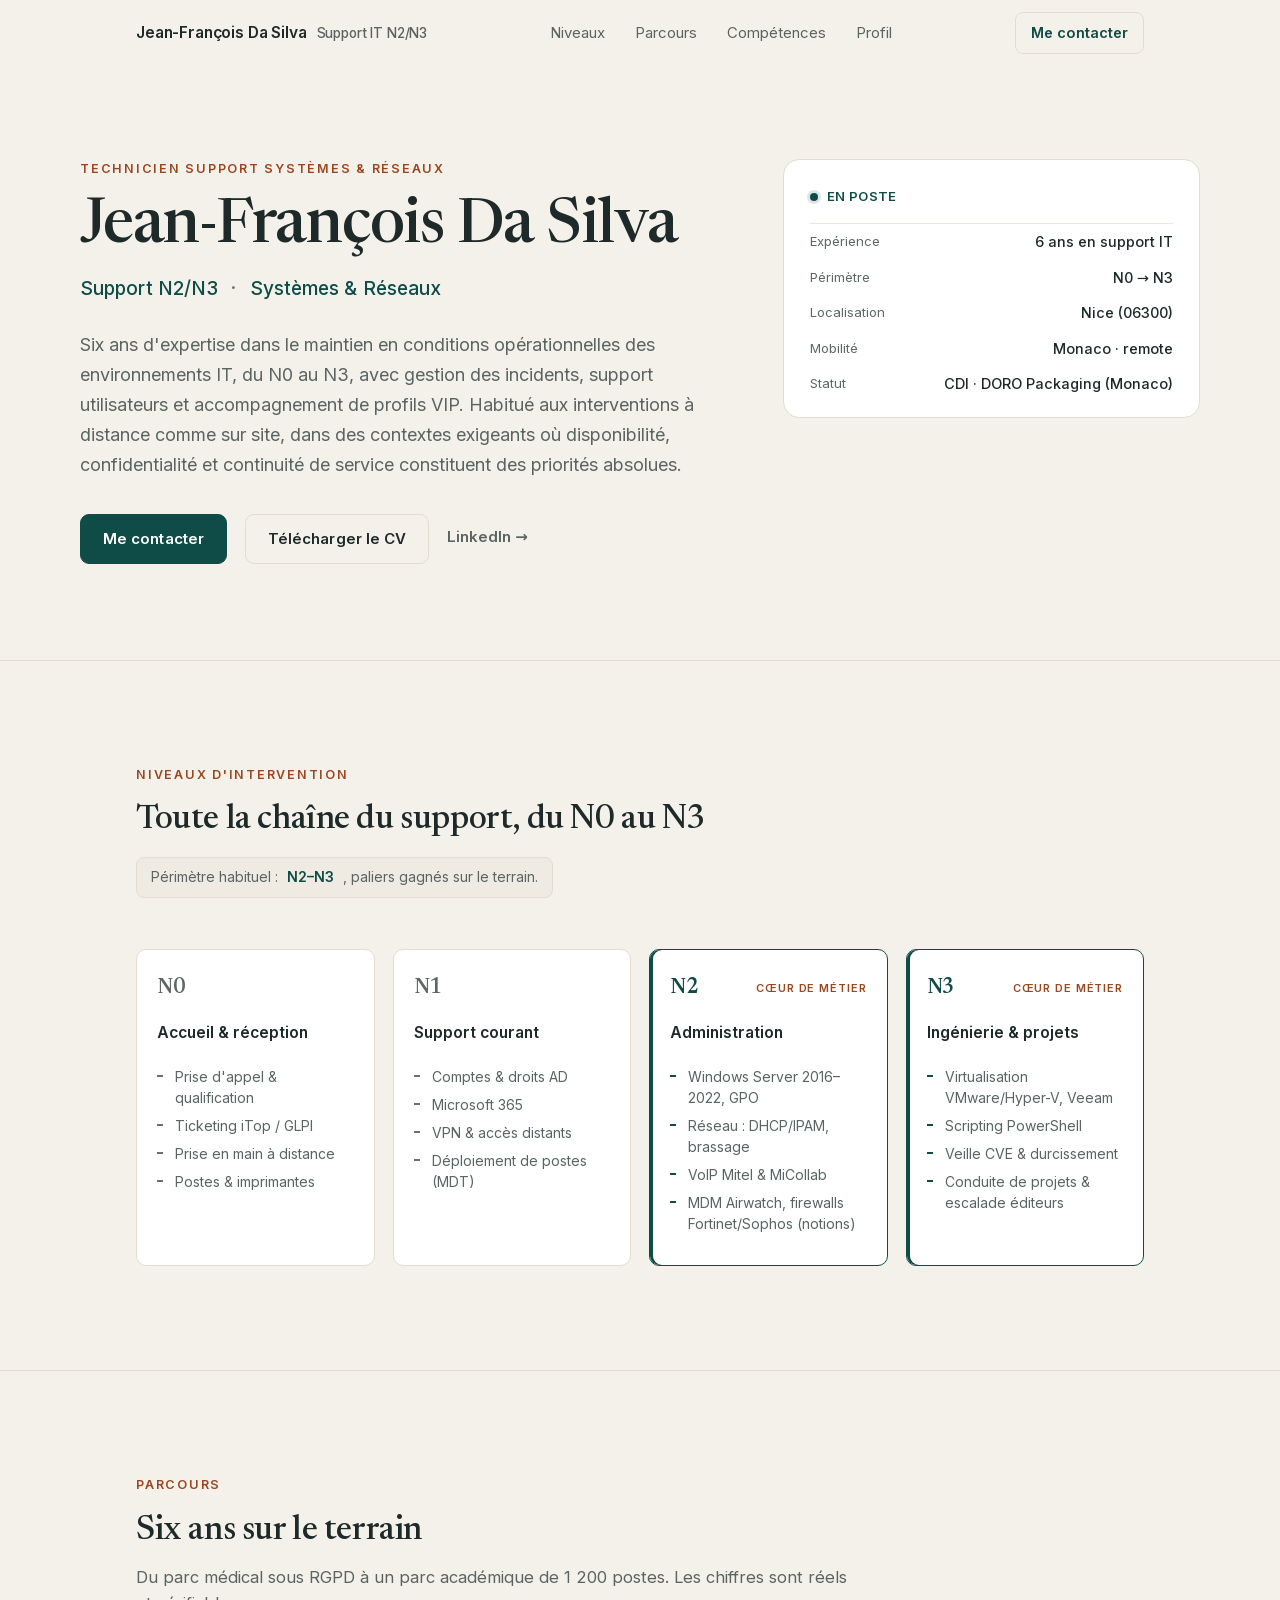
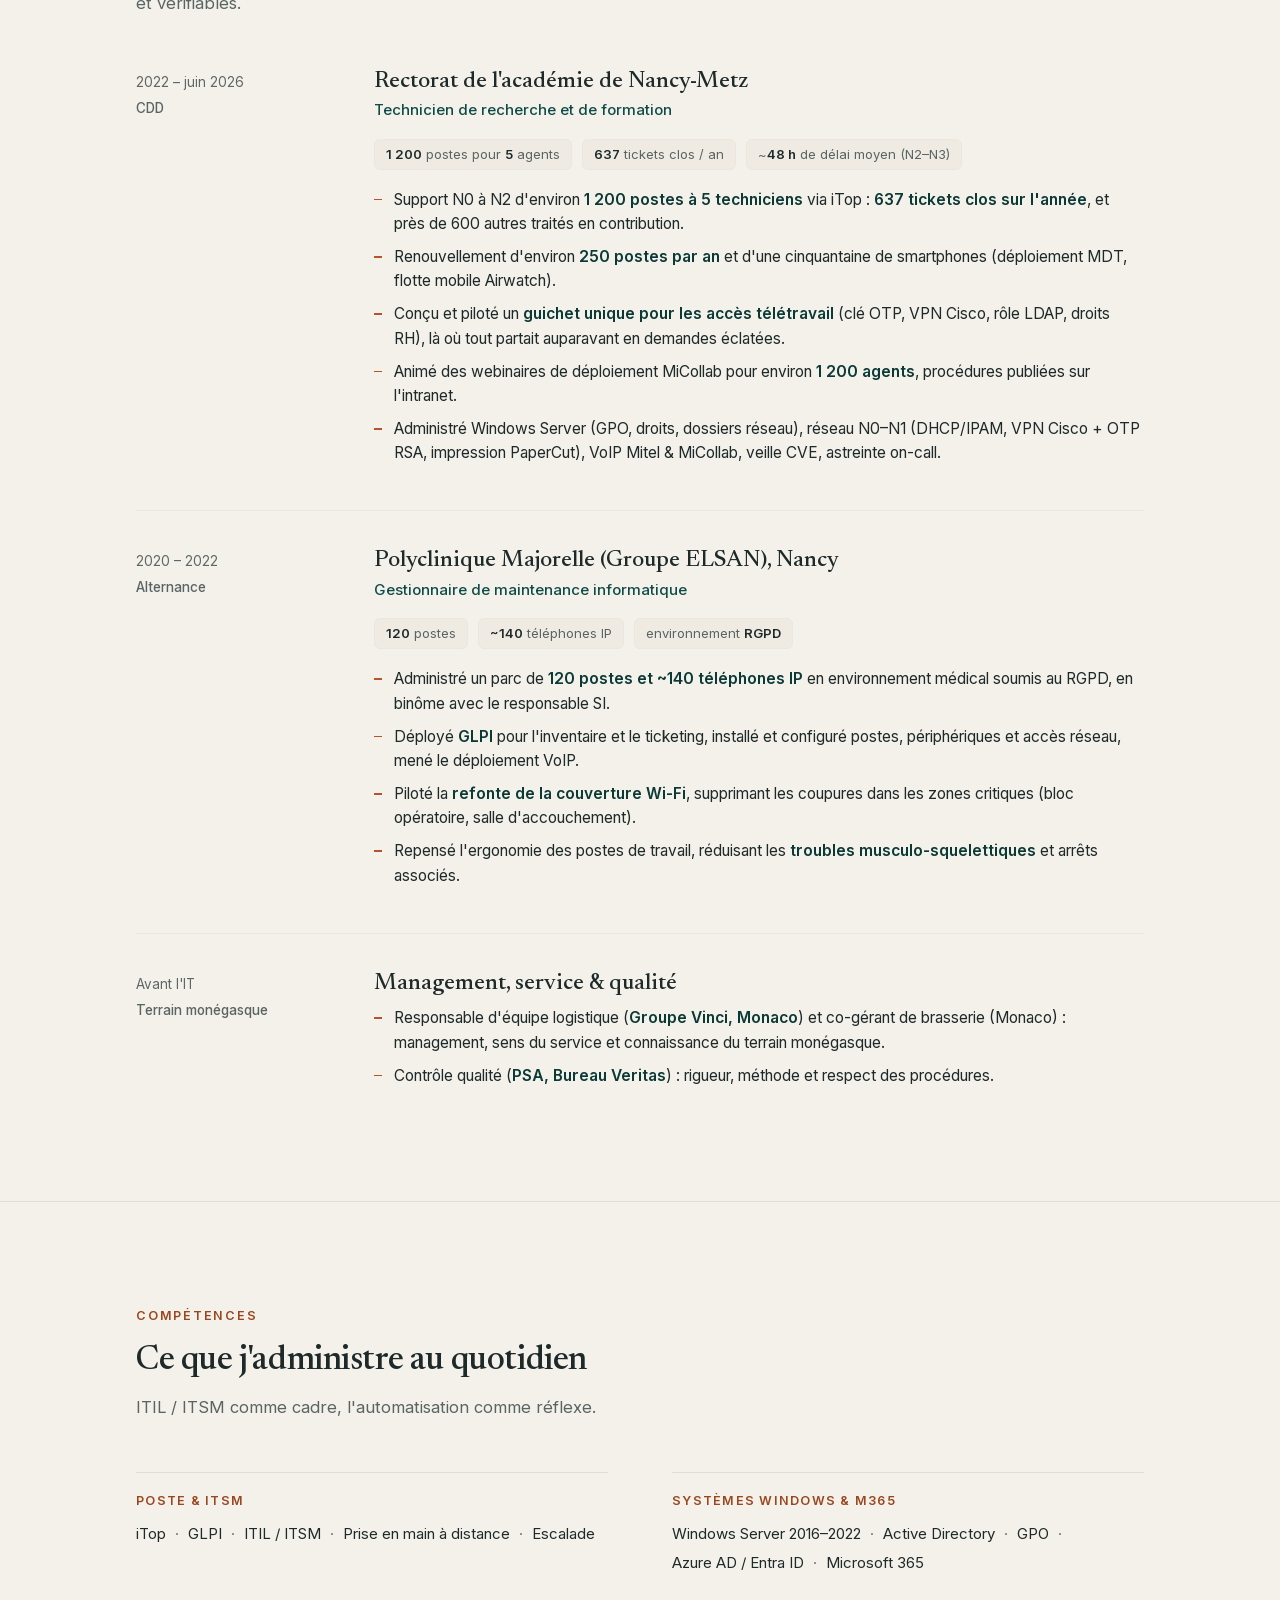
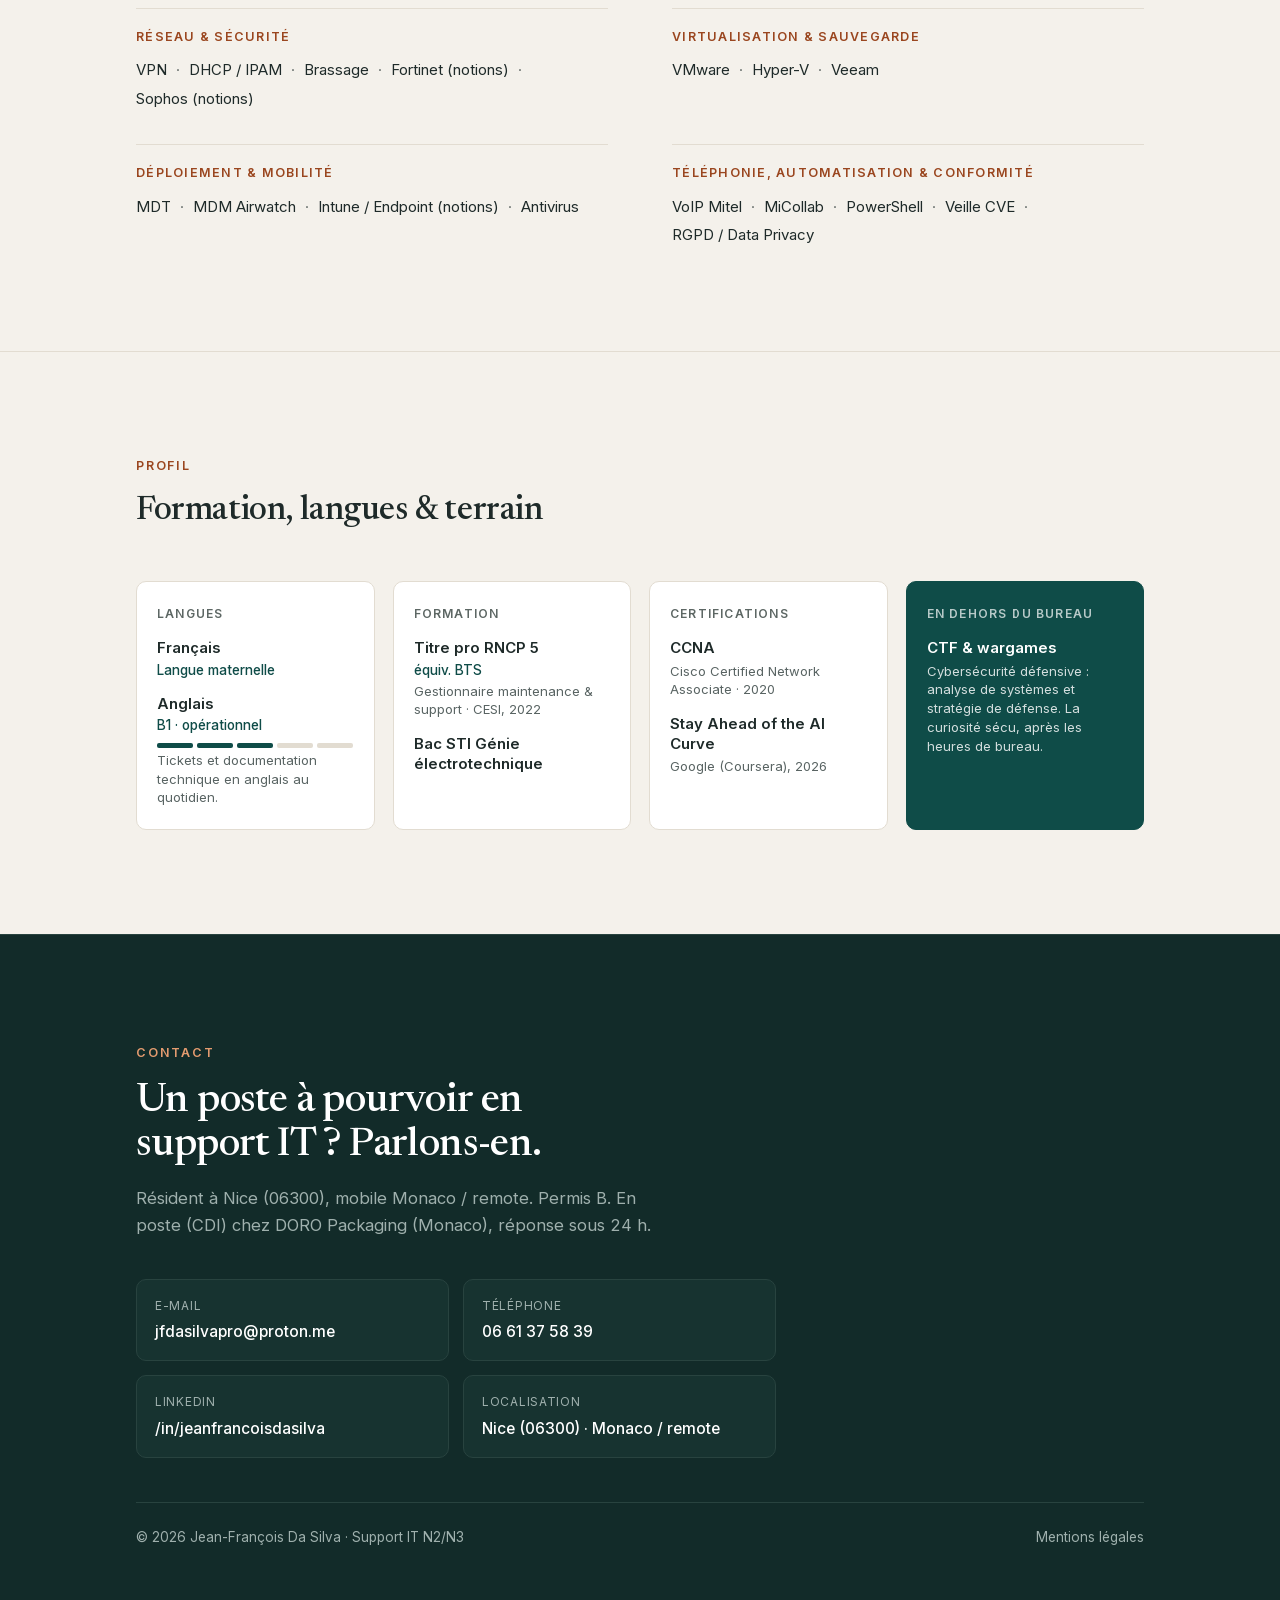
==== commit b680ab45: "Mise à jour activité : CDI Technicien IT chez DORO Packaging (Monaco) - CV (PDF) : ajoute l'expérien" ====
--- a/index.html
+++ b/index.html
@@ -4,7 +4,7 @@
 <meta charset="utf-8">
 <meta name="viewport" content="width=device-width, initial-scale=1">
 <title>Jean-François Da Silva · Technicien Support IT N2/N3 · Systèmes &amp; Réseaux</title>
-<meta name="description" content="Jean-François Da Silva, technicien support IT N2/N3 (6 ans). Support N0 à N3, systèmes &amp; réseaux, environnements exigeants. Résident à Nice (06300), éligible CDI monégasque, disponible immédiatement.">
+<meta name="description" content="Jean-François Da Silva, technicien support IT N2/N3 (6 ans). Support N0 à N3, systèmes &amp; réseaux, environnements exigeants. Résident à Nice (06300), mobile Monaco / remote. En poste chez DORO Packaging (Monaco).">
 <meta name="theme-color" content="#0F4C48">
 <link rel="icon" type="image/svg+xml" href="favicon.svg">
 <link rel="apple-touch-icon" href="apple-touch-icon.png">
@@ -14,13 +14,13 @@
 <meta property="og:url" content="https://jfdslv.fr/">
 <meta property="og:site_name" content="Jean-François Da Silva">
 <meta property="og:title" content="Jean-François Da Silva · Technicien Support IT N2/N3 · Systèmes &amp; Réseaux">
-<meta property="og:description" content="Support IT N0 à N3 (6 ans). Nice (06300) · Monaco · éligible CDI monégasque · disponible immédiatement.">
+<meta property="og:description" content="Support IT N0 à N3 (6 ans). Nice (06300) · Monaco · remote. En poste chez DORO Packaging.">
 <meta property="og:image" content="https://jfdslv.fr/og-image.png">
 <meta property="og:image:width" content="1200">
 <meta property="og:image:height" content="630">
 <meta name="twitter:card" content="summary_large_image">
 <meta name="twitter:title" content="Jean-François Da Silva · Technicien Support IT N2/N3">
-<meta name="twitter:description" content="Support IT N0 à N3 (6 ans). Nice (06300) · Monaco · disponible immédiatement.">
+<meta name="twitter:description" content="Support IT N0 à N3 (6 ans). Nice (06300) · Monaco · remote. En poste chez DORO Packaging.">
 <meta name="twitter:image" content="https://jfdslv.fr/og-image.png">
 
 <link rel="preload" href="fonts/newsreader-ccd539e8.woff2" as="font" type="font/woff2" crossorigin>
@@ -56,7 +56,7 @@
         <p class="kicker">Technicien support systèmes &amp; réseaux</p>
         <h1 class="hero-name">Jean-François Da Silva</h1>
         <p class="hero-role">Support N2/N3 <span class="sep">·</span> Systèmes &amp; Réseaux</p>
-        <p class="hero-lead">Six ans à garder les systèmes en ligne, les tickets traités et les utilisateurs au travail, profils VIP compris. Du N0 au N3, en prise en main à distance comme sur site, dans des environnements où la disponibilité, la confidentialité et l'infogérance ne se négocient pas.</p>
+        <p class="hero-lead">Six ans d'expertise dans le maintien en conditions opérationnelles des environnements IT, du N0 au N3, avec gestion des incidents, support utilisateurs et accompagnement de profils VIP. Habitué aux interventions à distance comme sur site, dans des contextes exigeants où disponibilité, confidentialité et continuité de service constituent des priorités absolues.</p>
         <div class="hero-actions">
           <a class="btn btn-primary" href="mailto:jfdasilvapro@proton.me?subject=Opportunit%C3%A9%20Support%20N2%2FN3">Me contacter</a>
           <a class="btn btn-ghost" href="CV_JFDS.pdf" download="CV_Jean-Francois_DA_SILVA.pdf">Télécharger le CV</a>
@@ -65,13 +65,13 @@
       </div>
 
       <aside class="hero-card" aria-label="En bref">
-        <p class="avail"><span class="dot" aria-hidden="true"></span> Disponible immédiatement</p>
+        <p class="avail"><span class="dot" aria-hidden="true"></span> En poste</p>
         <dl>
           <dt>Expérience</dt><dd>6 ans en support IT</dd>
           <dt>Périmètre</dt><dd>N0 → N3</dd>
           <dt>Localisation</dt><dd>Nice (06300)</dd>
           <dt>Mobilité</dt><dd>Monaco · remote</dd>
-          <dt>Statut</dt><dd>Éligible CDI monégasque</dd>
+          <dt>Statut</dt><dd>CDI · DORO Packaging (Monaco)</dd>
         </dl>
       </aside>
     </div>
@@ -287,7 +287,7 @@
   <div class="contact-inner">
     <p class="kicker">Contact</p>
     <h2 class="contact-h">Un poste à pourvoir en support IT ? Parlons-en.</h2>
-    <p class="contact-p">Résident à Nice (06300), éligible au CDI monégasque, mobile Monaco / remote. Permis B. Disponible immédiatement, réponse sous 24 h.</p>
+    <p class="contact-p">Résident à Nice (06300), mobile Monaco / remote. Permis B. En poste (CDI) chez DORO Packaging (Monaco), réponse sous 24 h.</p>
 
     <div class="contact-grid">
       <a class="ccard" href="mailto:jfdasilvapro@proton.me?subject=Opportunit%C3%A9%20Support%20N2%2FN3">
--- a/styles.css
+++ b/styles.css
@@ -170,7 +170,7 @@
   letter-spacing:.03em;text-transform:uppercase;color:var(--brand);
   padding-bottom:16px;margin-bottom:6px;border-bottom:1px solid var(--line-soft);
 }
-.dot{width:8px;height:8px;border-radius:50%;background:#2E9E6B;flex:none;box-shadow:0 0 0 3px rgba(46,158,107,.16);}
+.dot{width:8px;height:8px;border-radius:50%;background:var(--brand);flex:none;box-shadow:0 0 0 3px rgba(15,76,72,.14);}
 .hero-card dl{margin:0;display:grid;grid-template-columns:auto 1fr;gap:12px 16px;}
 .hero-card dt{font-size:13px;color:var(--faint-text);padding-top:1px;}
 .hero-card dd{margin:0;font-size:14.5px;color:var(--ink);font-weight:500;text-align:right;}
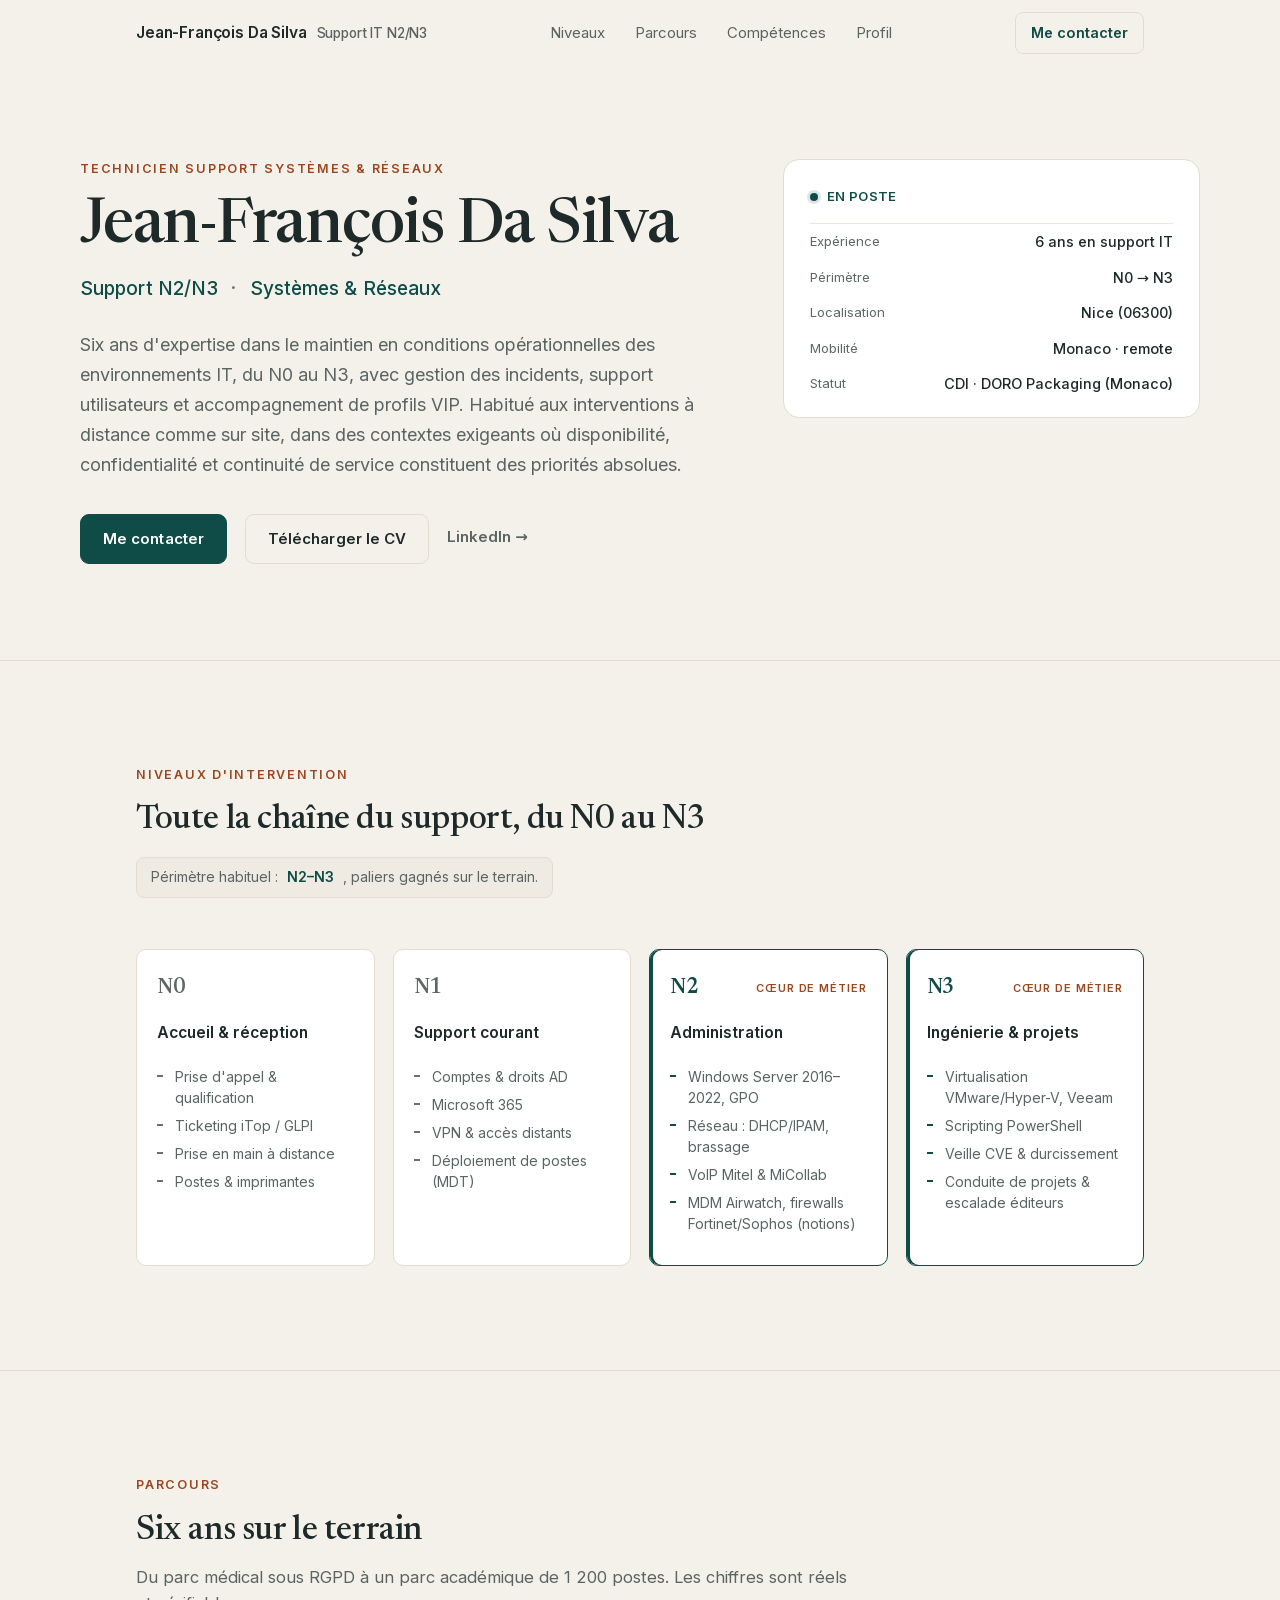
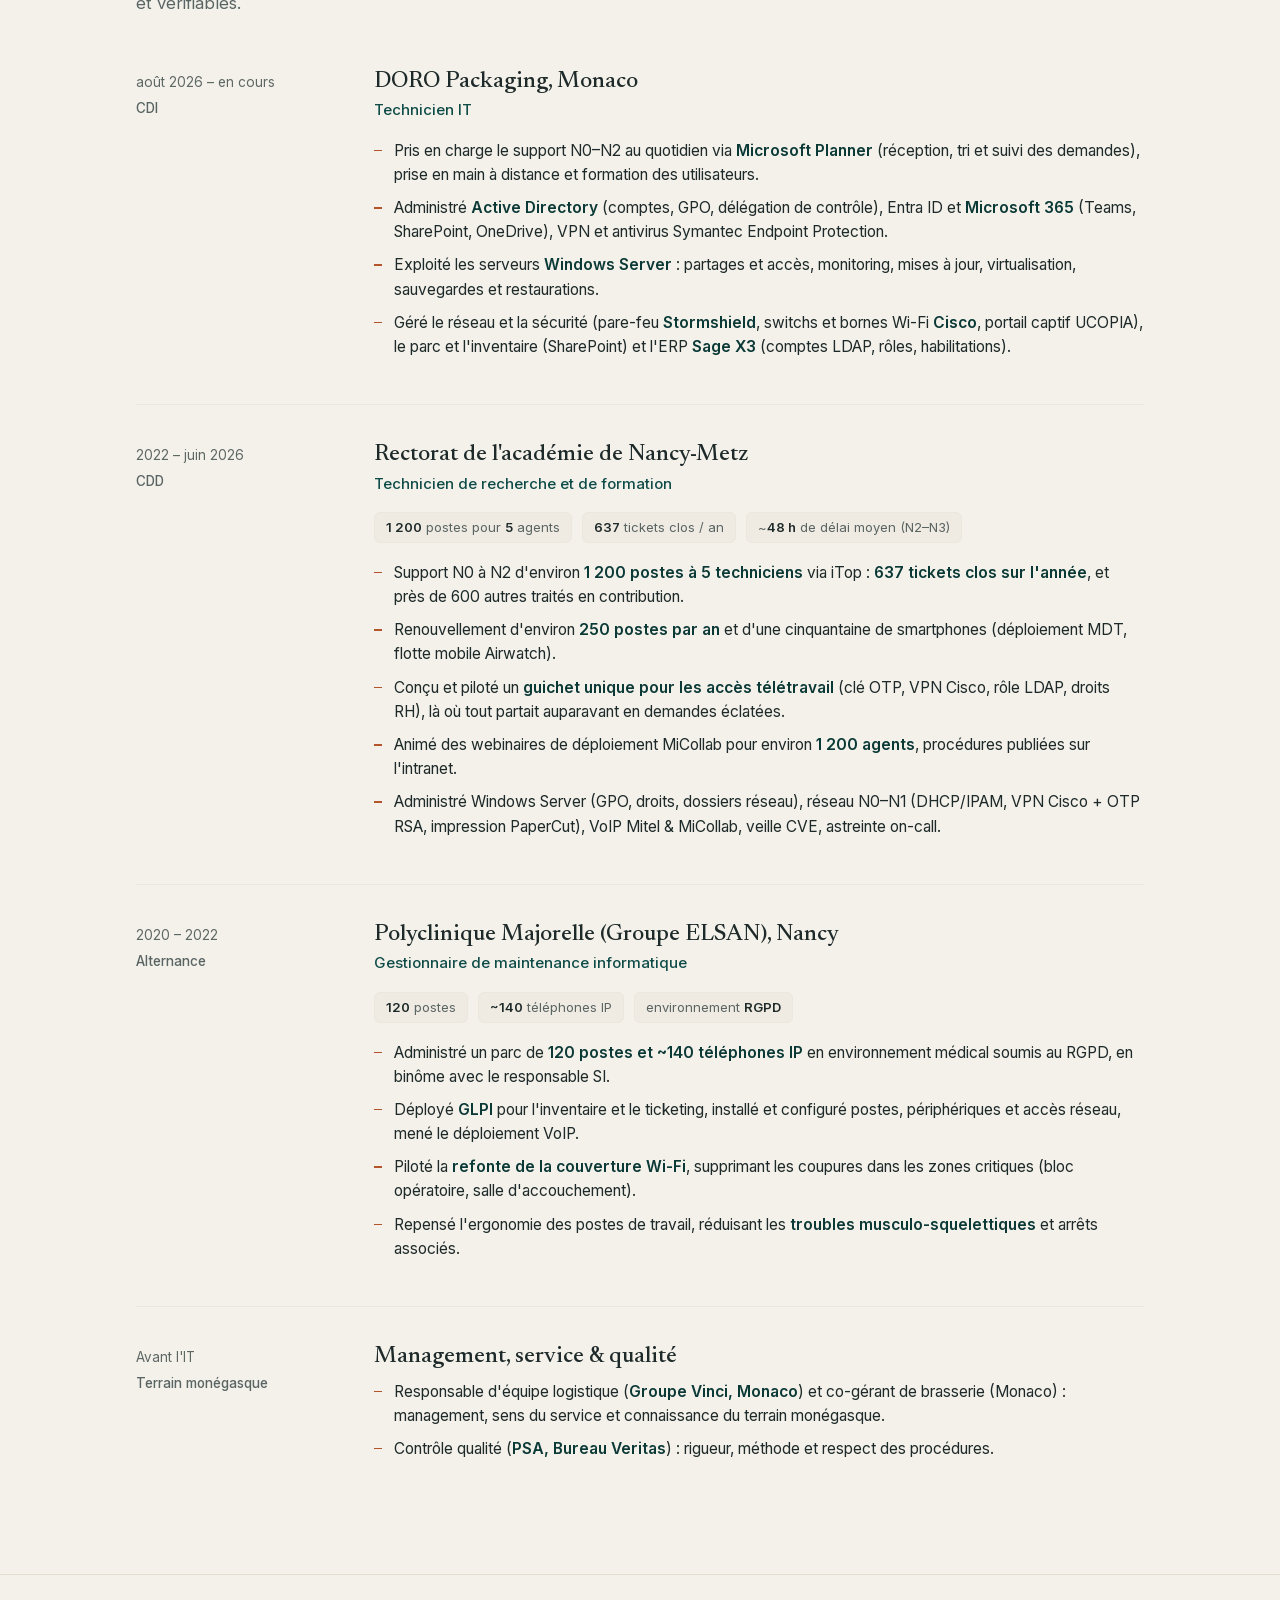
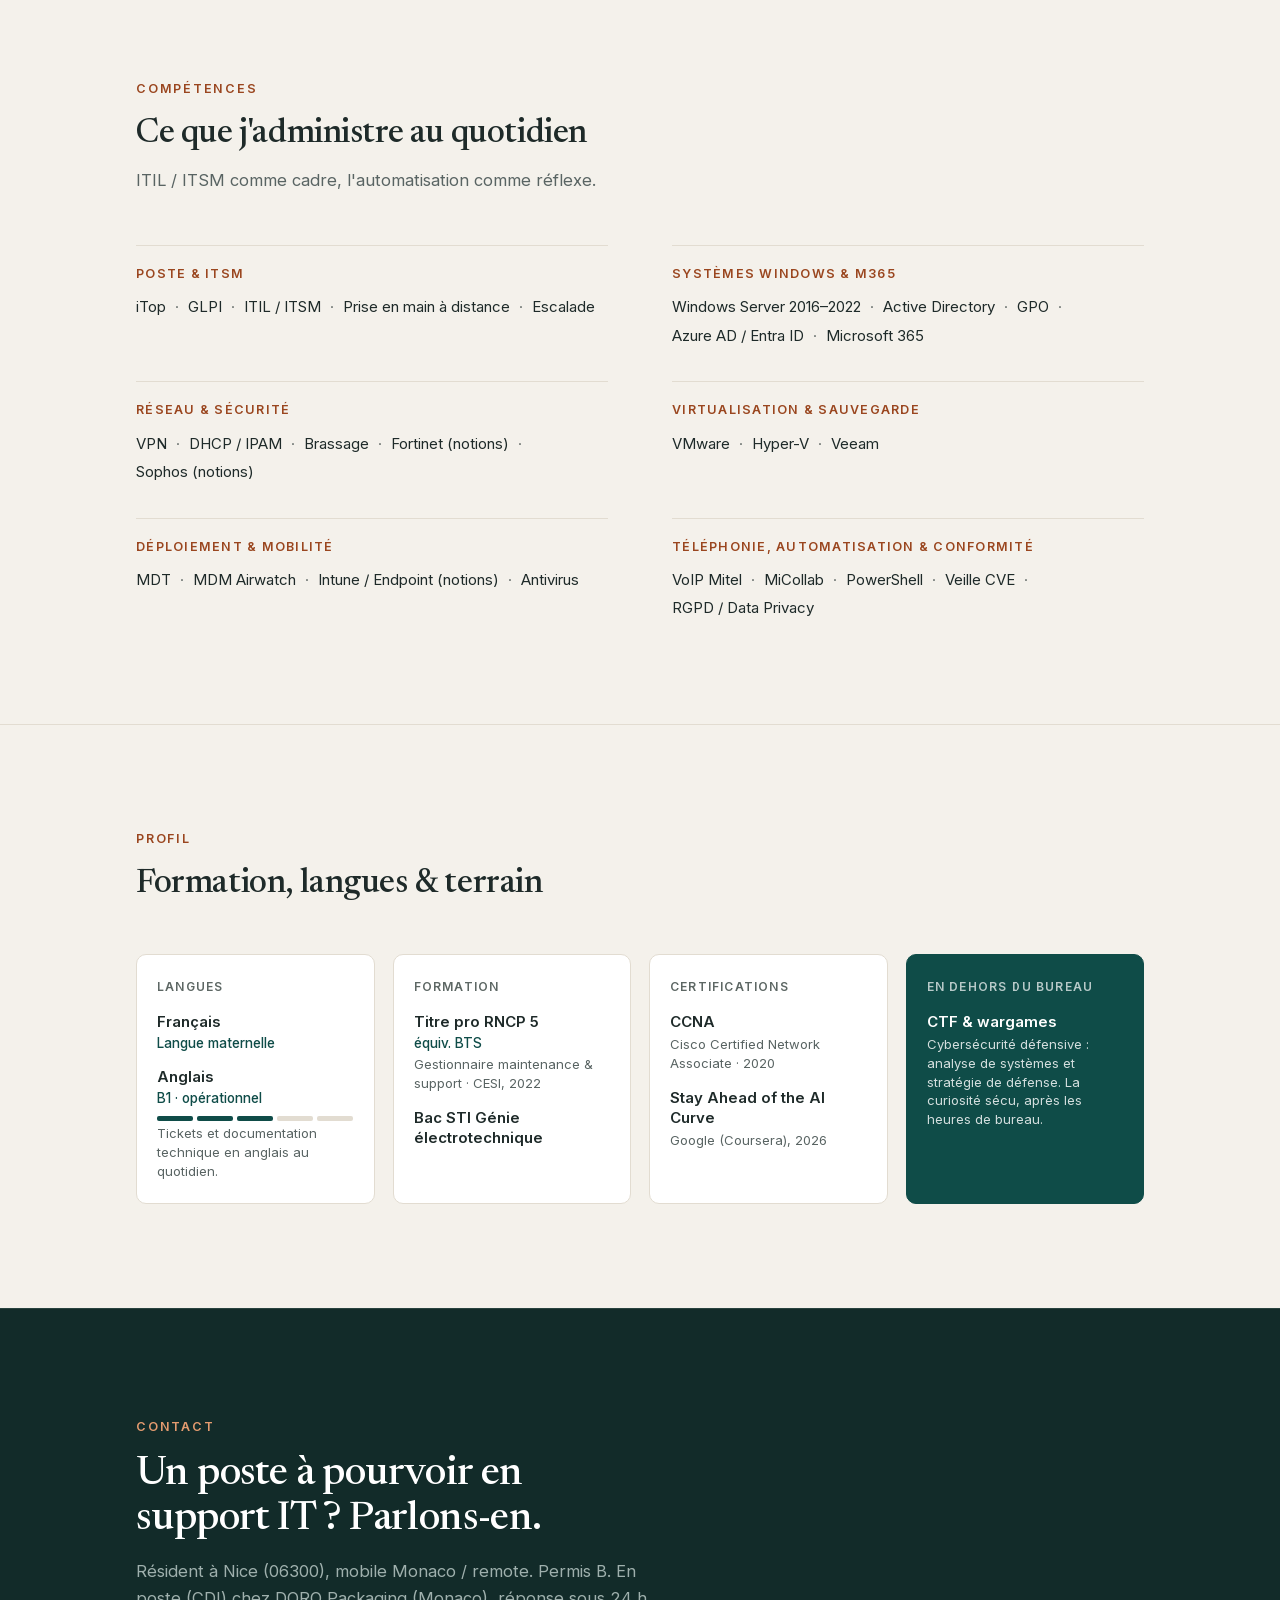
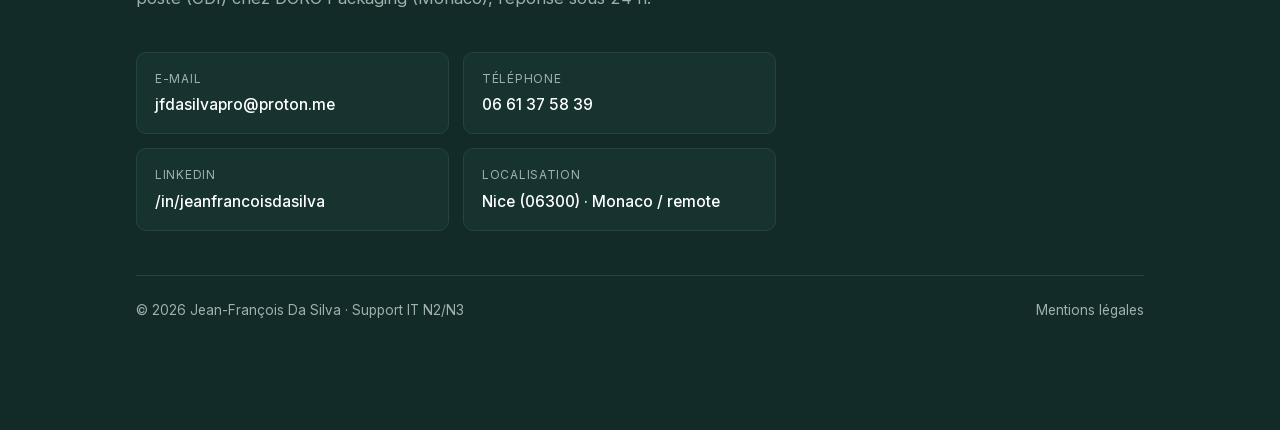
==== commit 42bb723c: "Parcours : ajoute l'expérience DORO Packaging (Monaco) + puces CV à verbe d'action - Site (section P" ====
--- a/index.html
+++ b/index.html
@@ -143,6 +143,20 @@
     </div>
 
     <div class="timeline">
+      <article class="job reveal">
+        <div class="job-period">août 2026 – en cours<span class="type">CDI</span></div>
+        <div class="job-body">
+          <h3 class="job-org">DORO Packaging, Monaco</h3>
+          <p class="job-title">Technicien IT</p>
+          <ul class="job-list" style="margin-top:10px;">
+            <li>Pris en charge le support N0–N2 au quotidien via <span class="hl">Microsoft Planner</span> (réception, tri et suivi des demandes), prise en main à distance et formation des utilisateurs.</li>
+            <li>Administré <span class="hl">Active Directory</span> (comptes, GPO, délégation de contrôle), Entra ID et <span class="hl">Microsoft 365</span> (Teams, SharePoint, OneDrive), VPN et antivirus Symantec Endpoint Protection.</li>
+            <li>Exploité les serveurs <span class="hl">Windows Server</span> : partages et accès, monitoring, mises à jour, virtualisation, sauvegardes et restaurations.</li>
+            <li>Géré le réseau et la sécurité (pare-feu <span class="hl">Stormshield</span>, switchs et bornes Wi-Fi <span class="hl">Cisco</span>, portail captif UCOPIA), le parc et l'inventaire (SharePoint) et l'ERP <span class="hl">Sage X3</span> (comptes LDAP, rôles, habilitations).</li>
+          </ul>
+        </div>
+      </article>
+
       <article class="job reveal">
         <div class="job-period">2022 – juin 2026<span class="type">CDD</span></div>
         <div class="job-body">
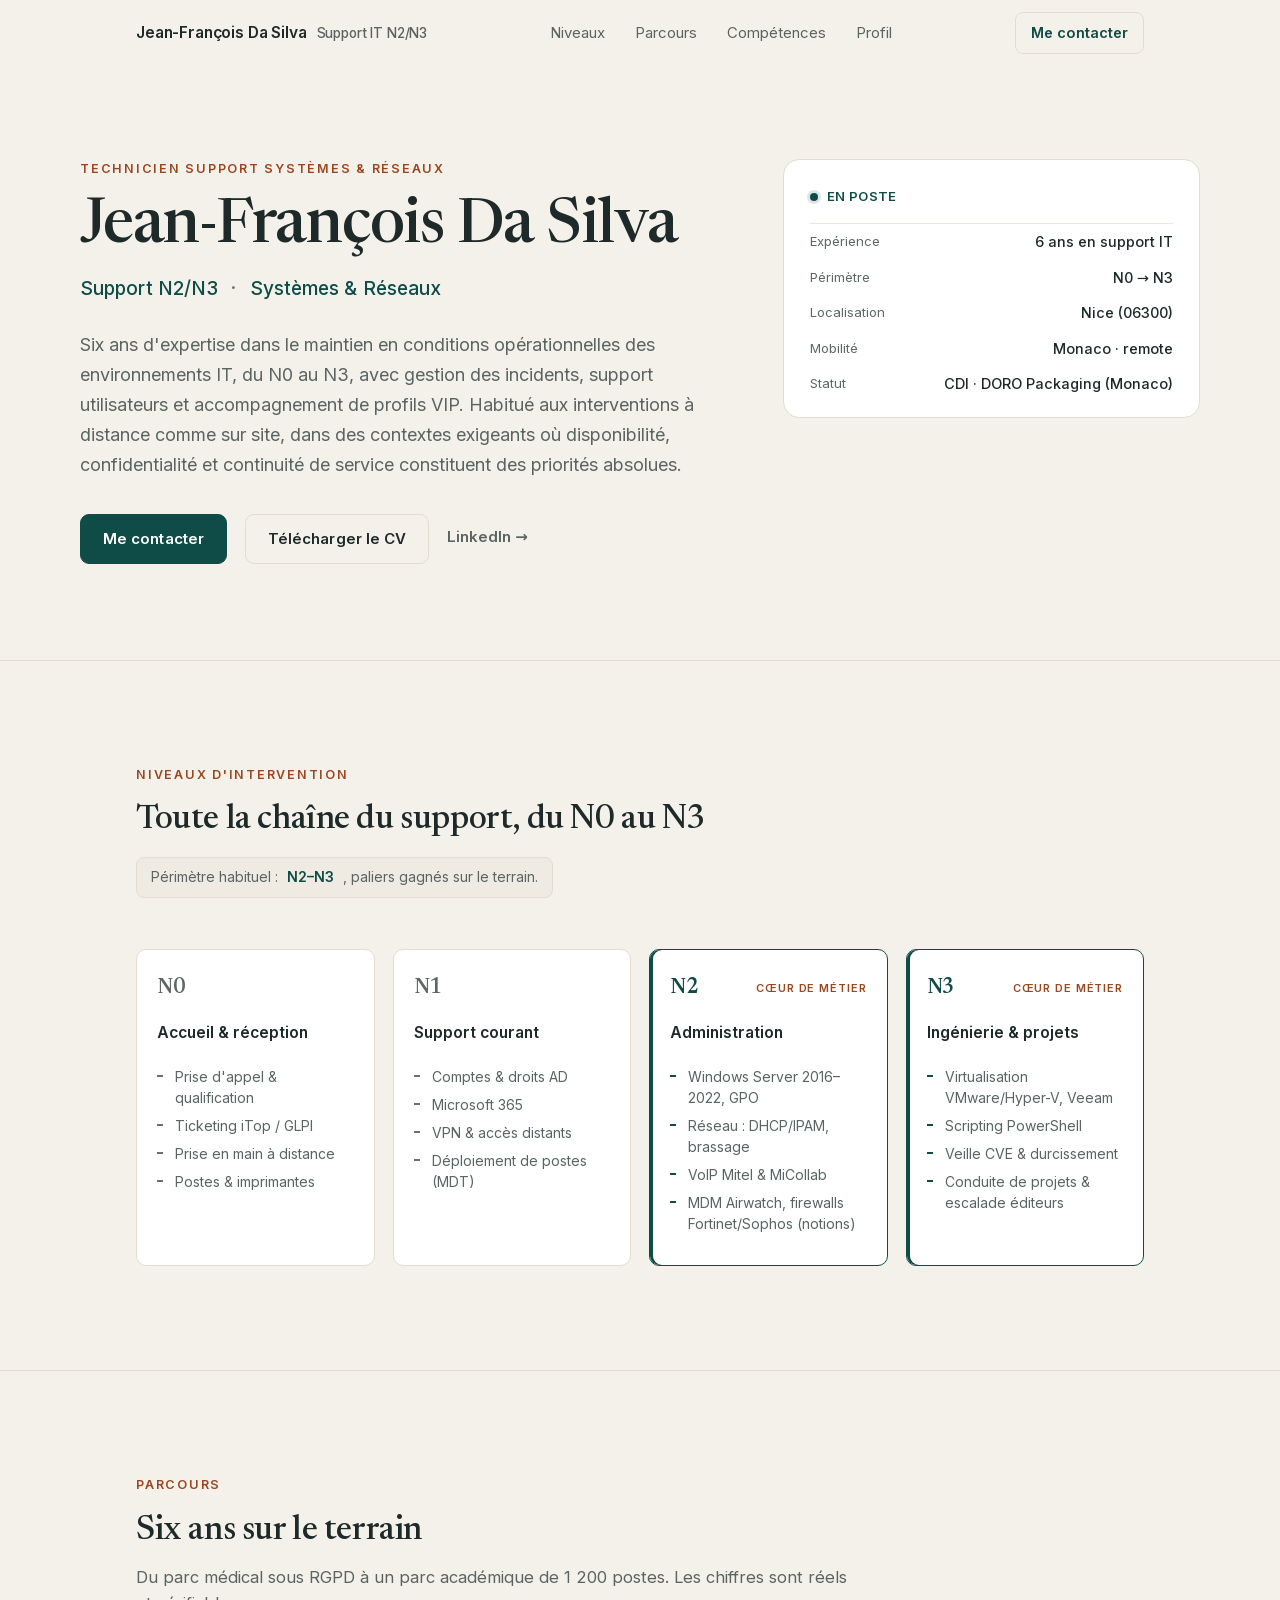
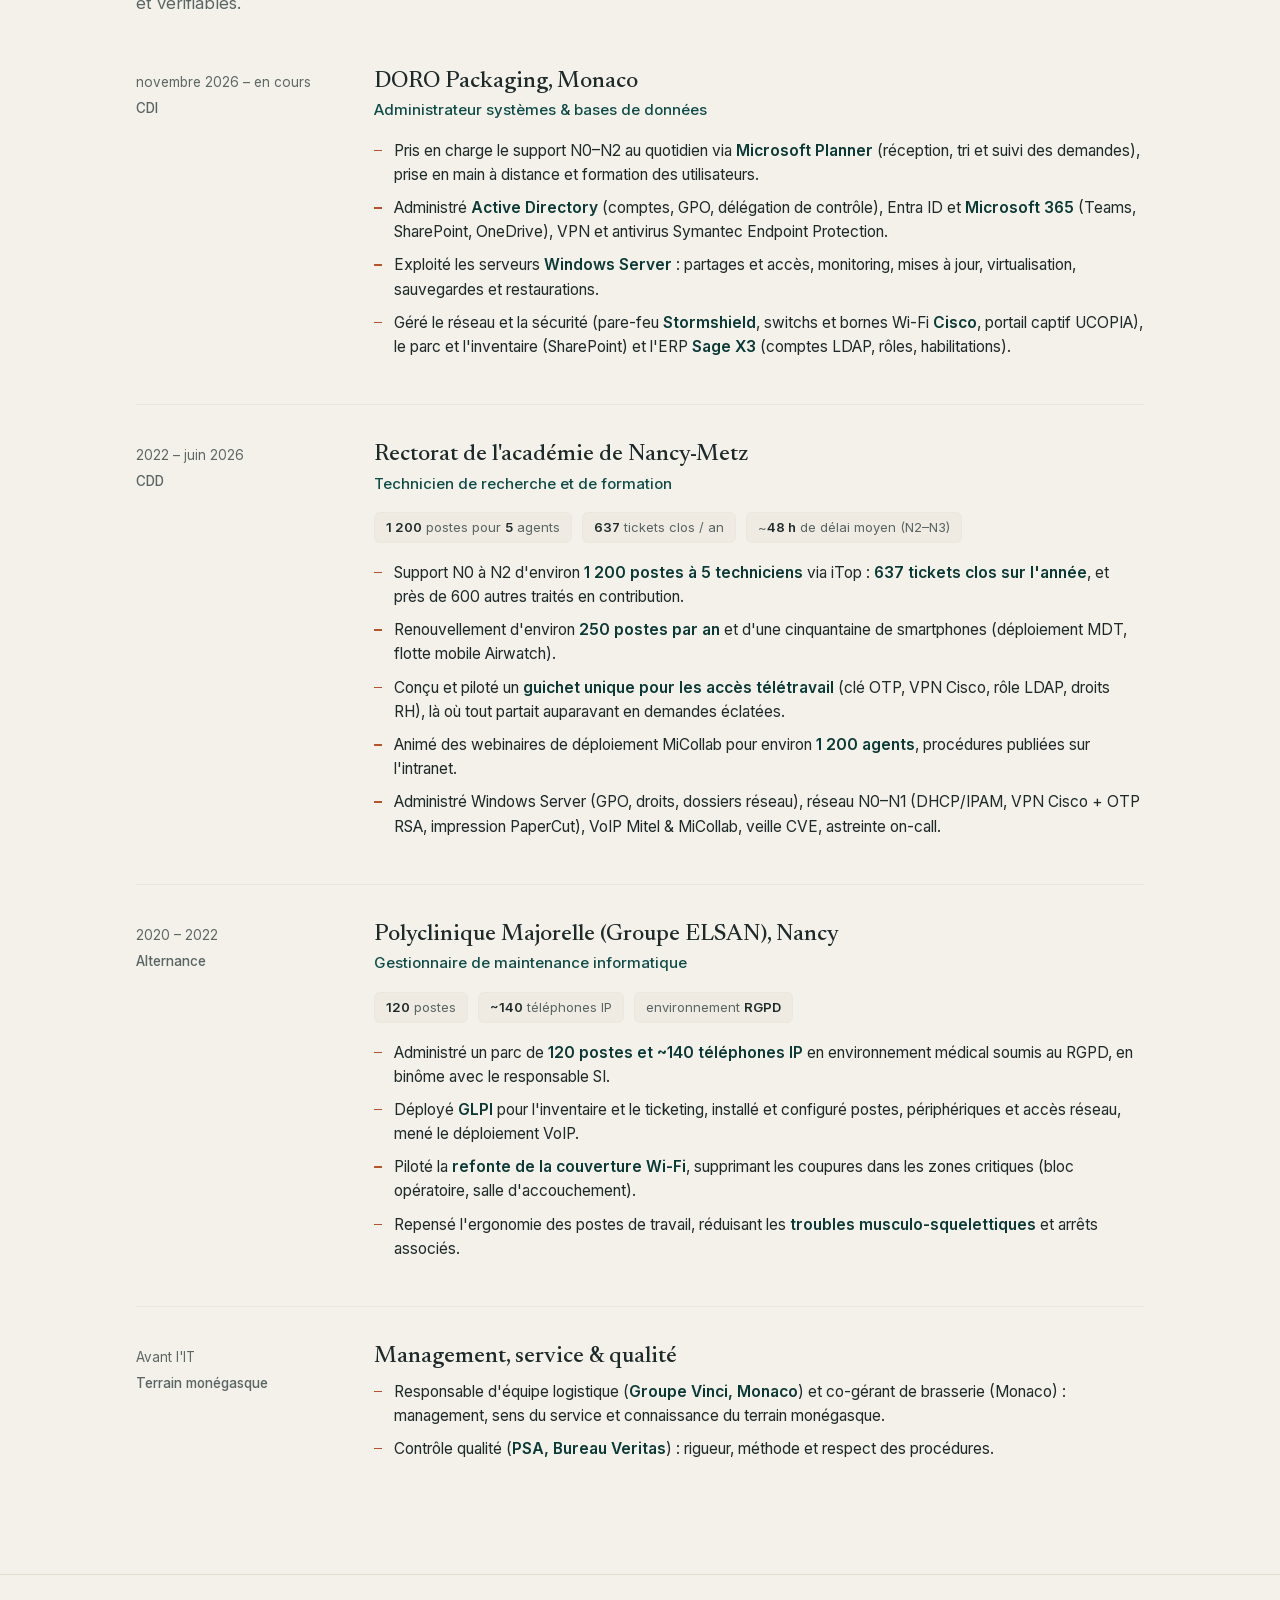
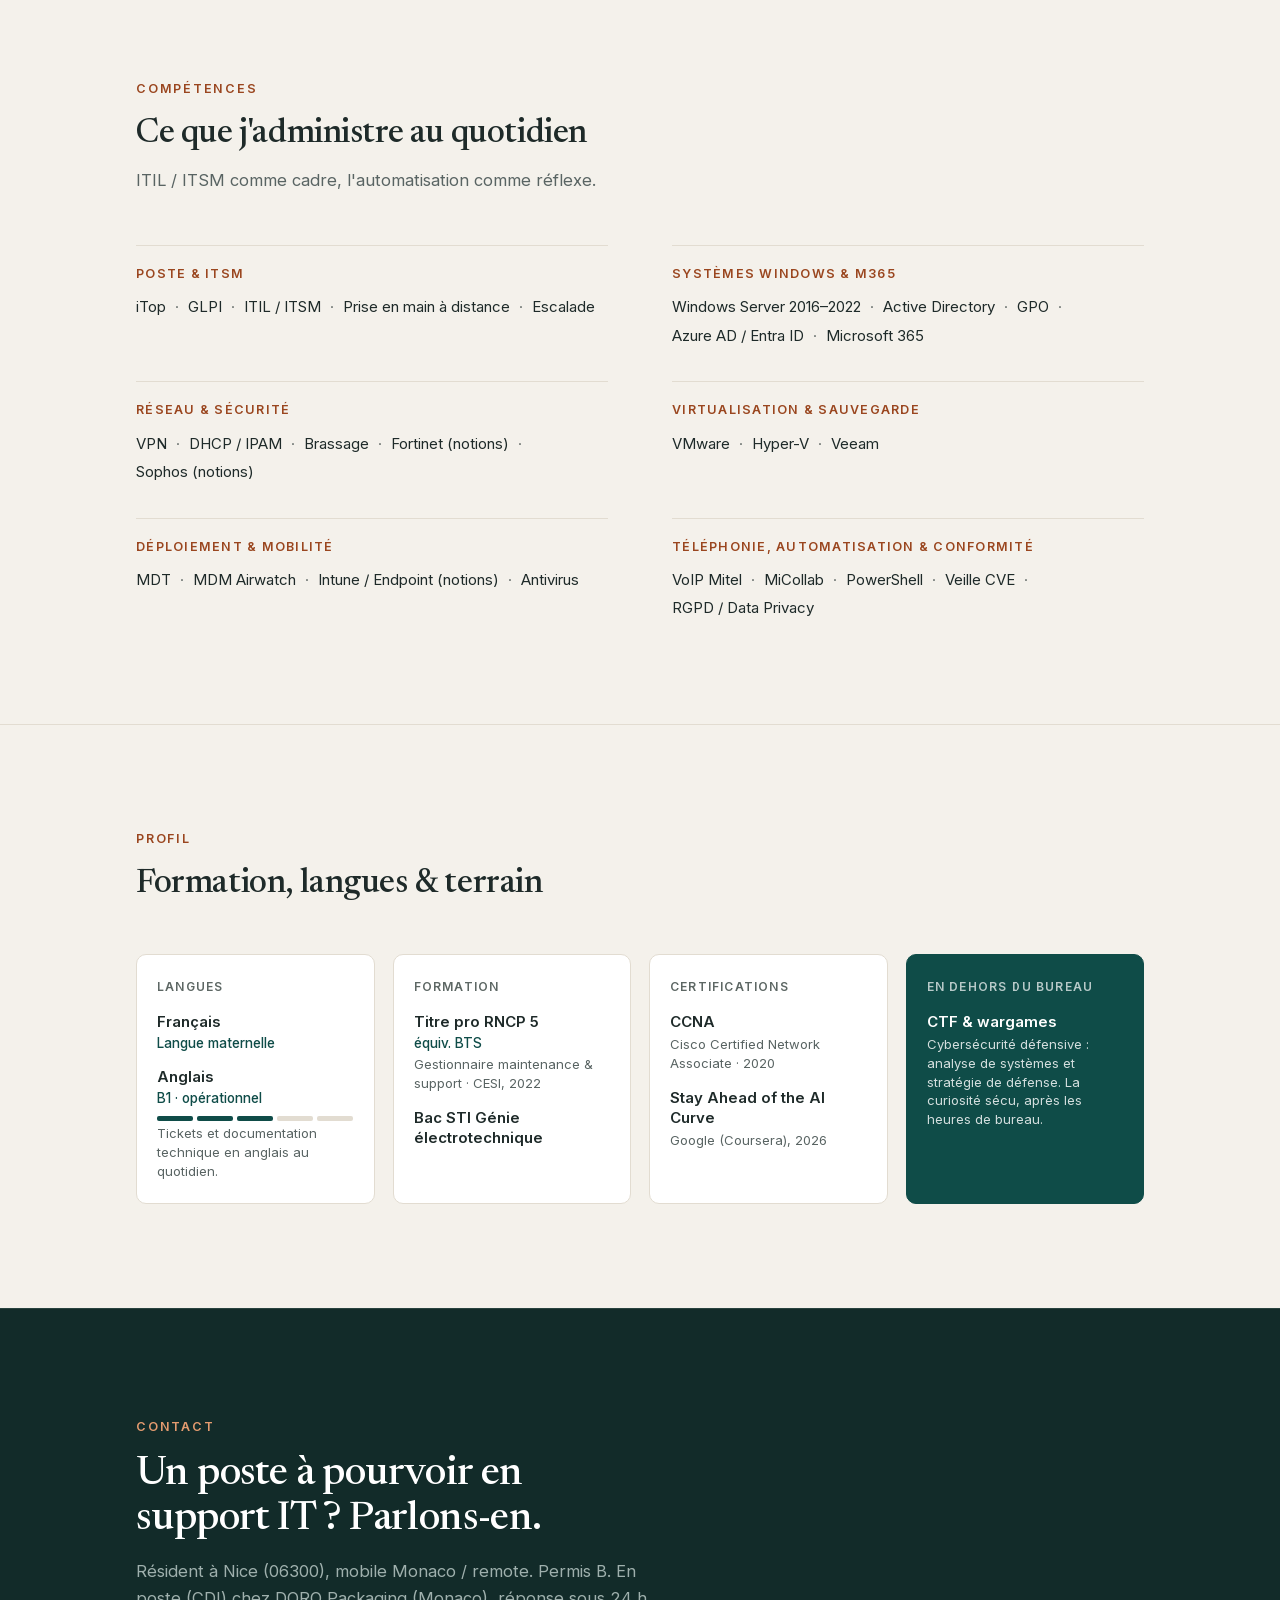
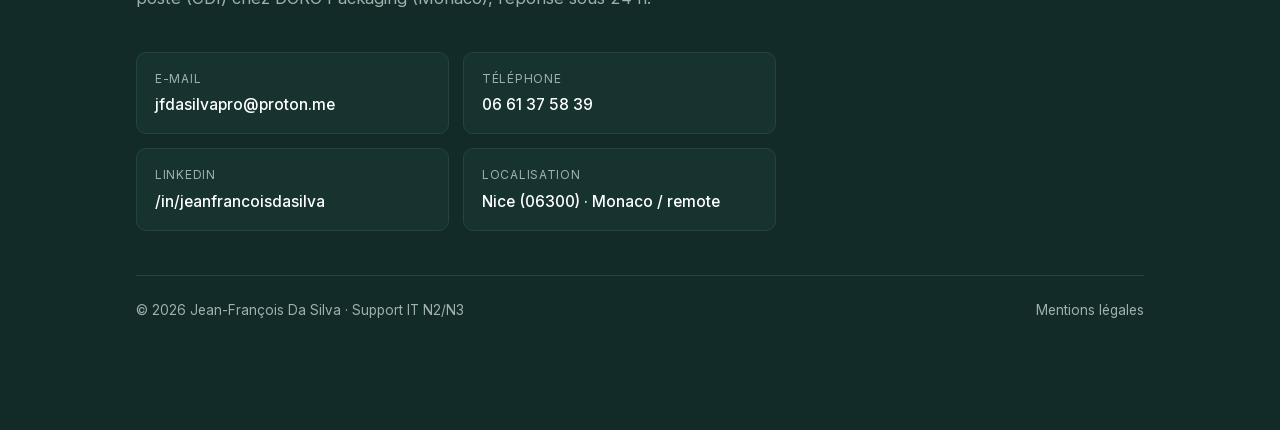
==== commit 2a8445be: "Update DORO role: Administrateur systèmes & bases de données, start November 2026 - CV PDF updated w" ====
--- a/index.html
+++ b/index.html
@@ -144,10 +144,10 @@
 
     <div class="timeline">
       <article class="job reveal">
-        <div class="job-period">août 2026 – en cours<span class="type">CDI</span></div>
+        <div class="job-period">novembre 2026 – en cours<span class="type">CDI</span></div>
         <div class="job-body">
           <h3 class="job-org">DORO Packaging, Monaco</h3>
-          <p class="job-title">Technicien IT</p>
+          <p class="job-title">Administrateur systèmes &amp; bases de données</p>
           <ul class="job-list" style="margin-top:10px;">
             <li>Pris en charge le support N0–N2 au quotidien via <span class="hl">Microsoft Planner</span> (réception, tri et suivi des demandes), prise en main à distance et formation des utilisateurs.</li>
             <li>Administré <span class="hl">Active Directory</span> (comptes, GPO, délégation de contrôle), Entra ID et <span class="hl">Microsoft 365</span> (Teams, SharePoint, OneDrive), VPN et antivirus Symantec Endpoint Protection.</li>
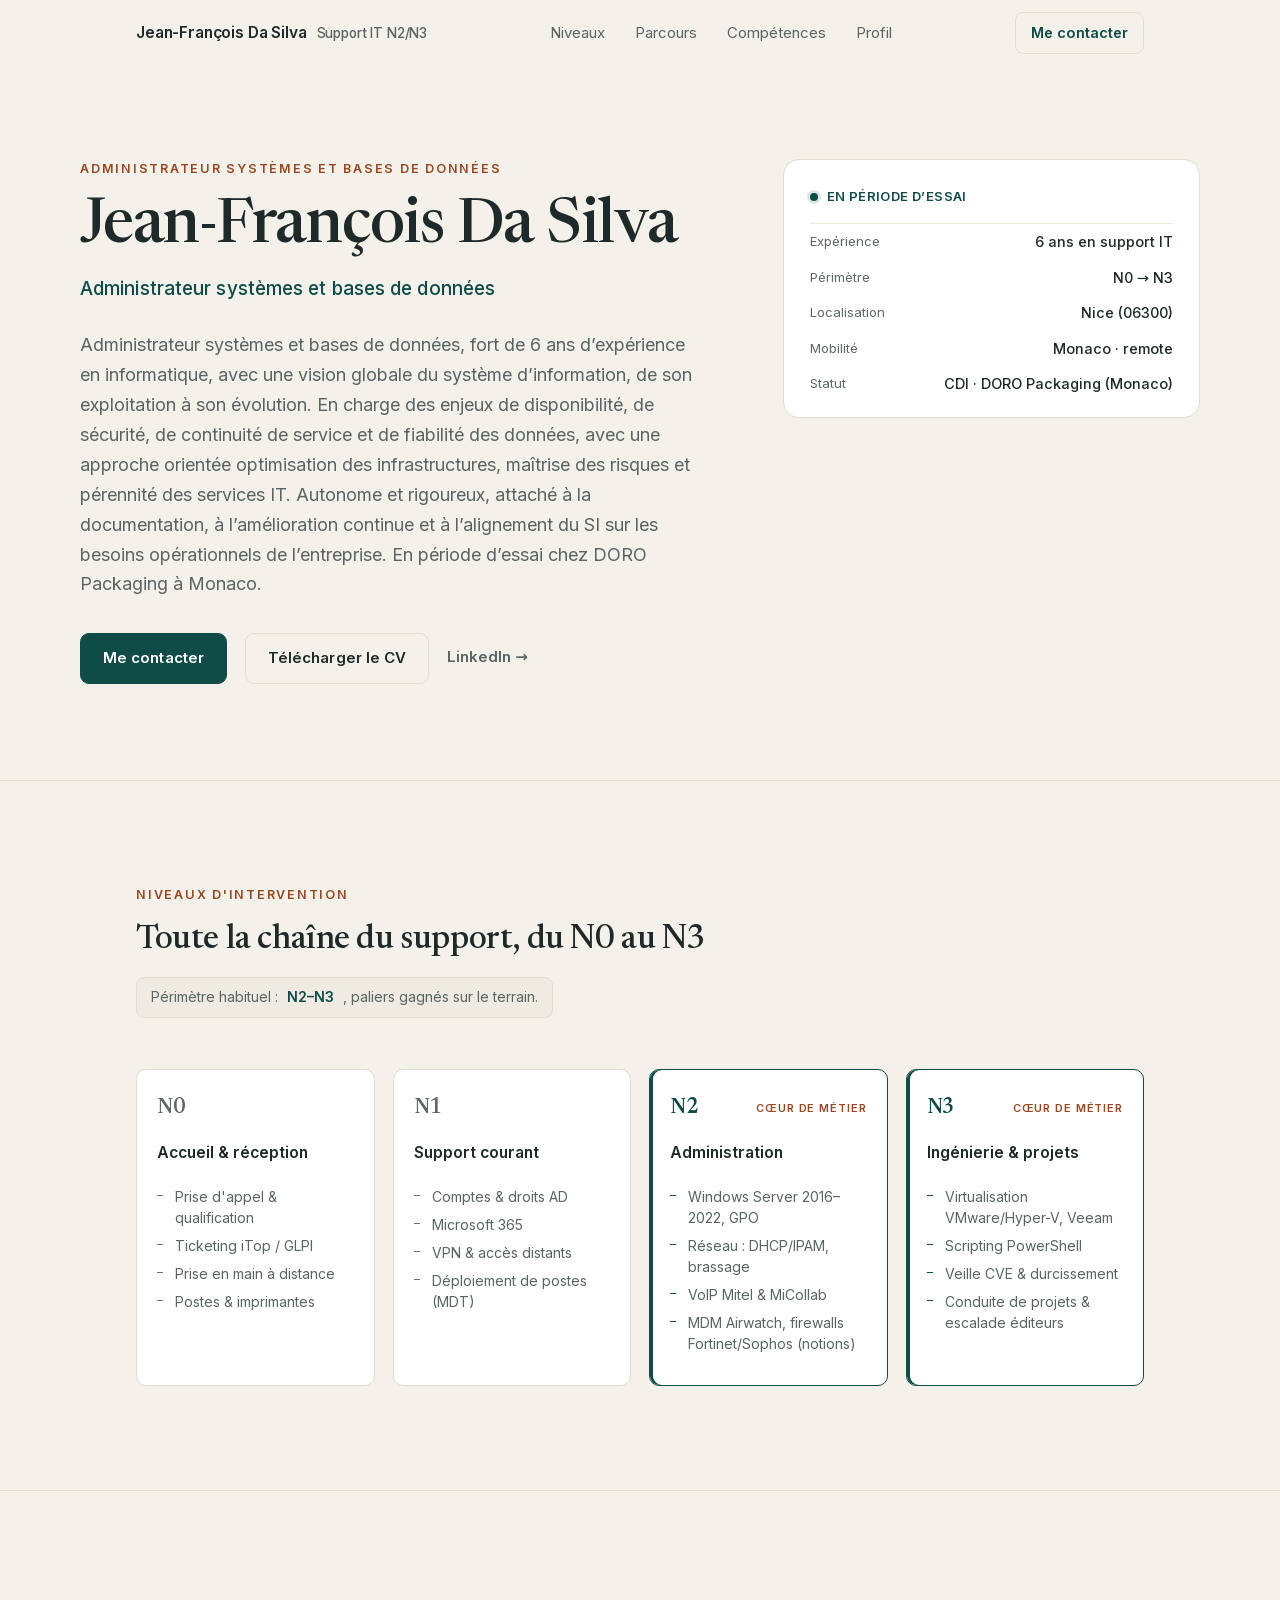
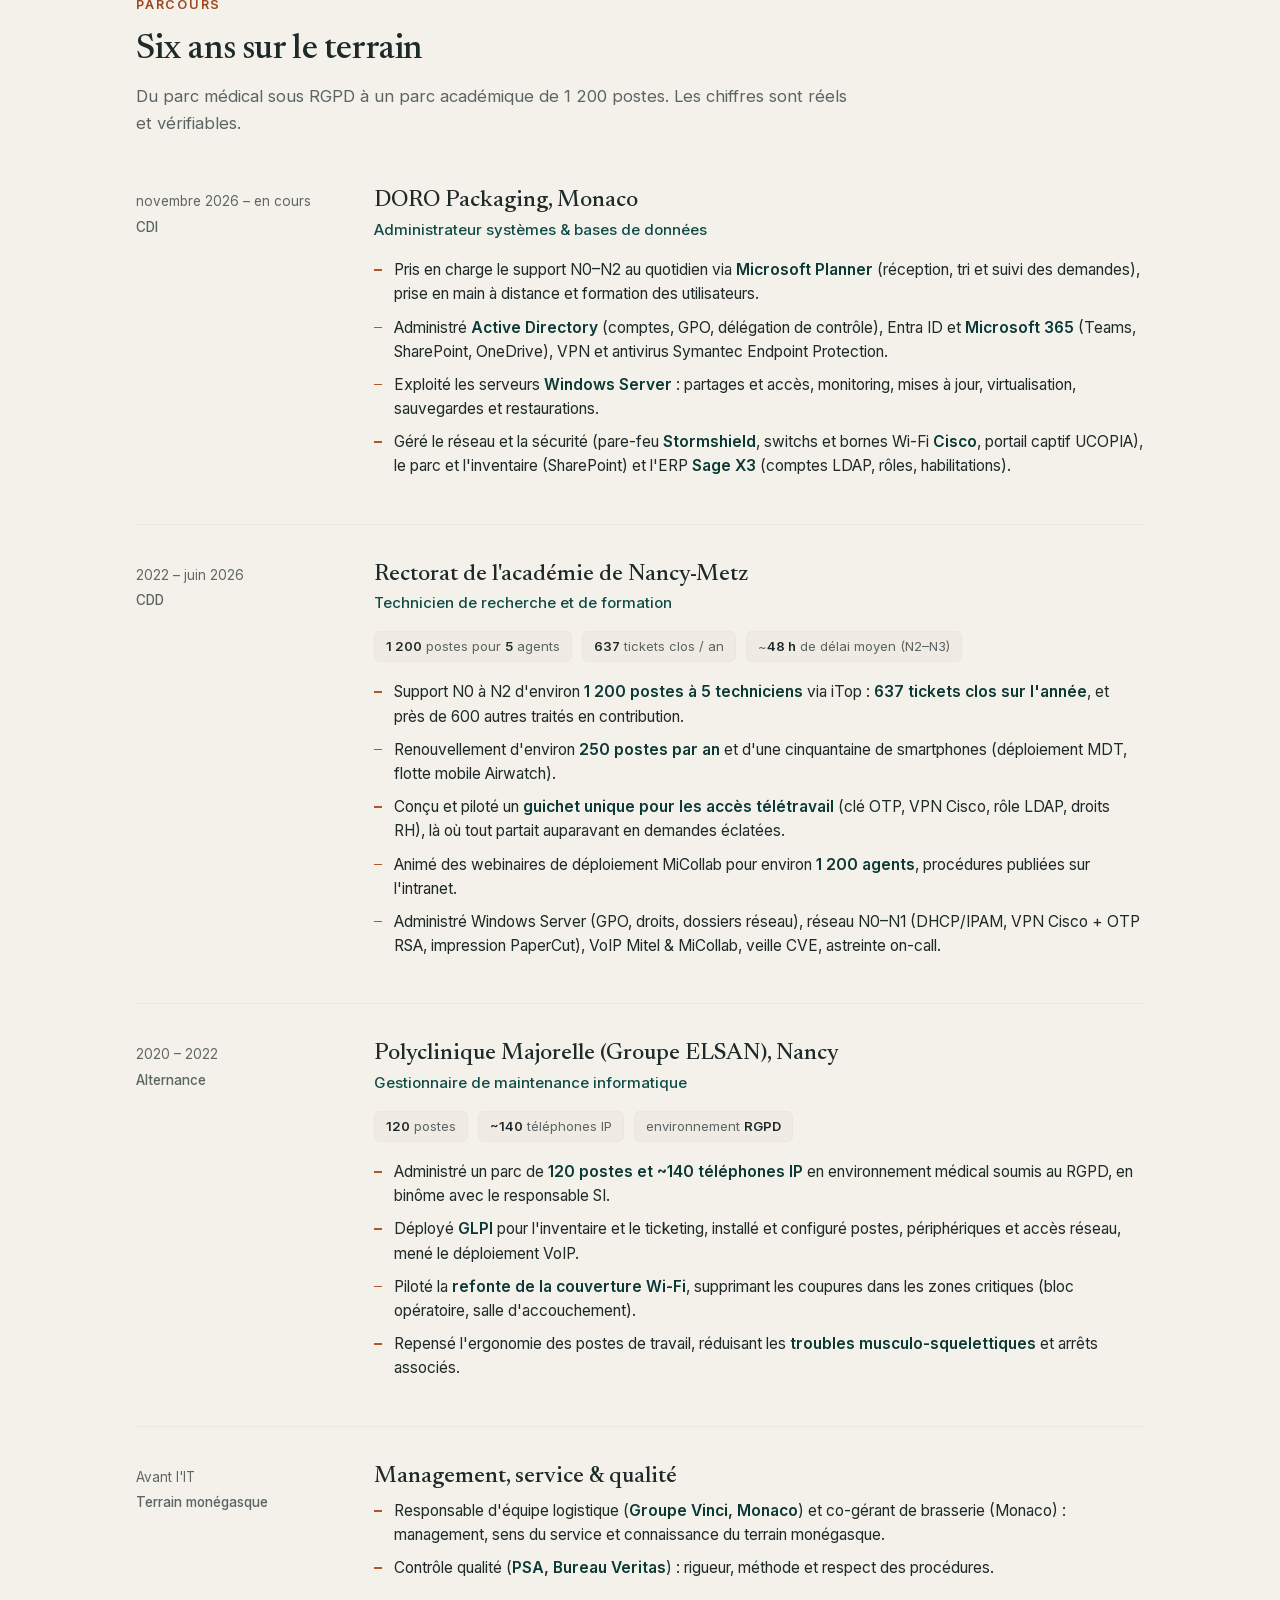
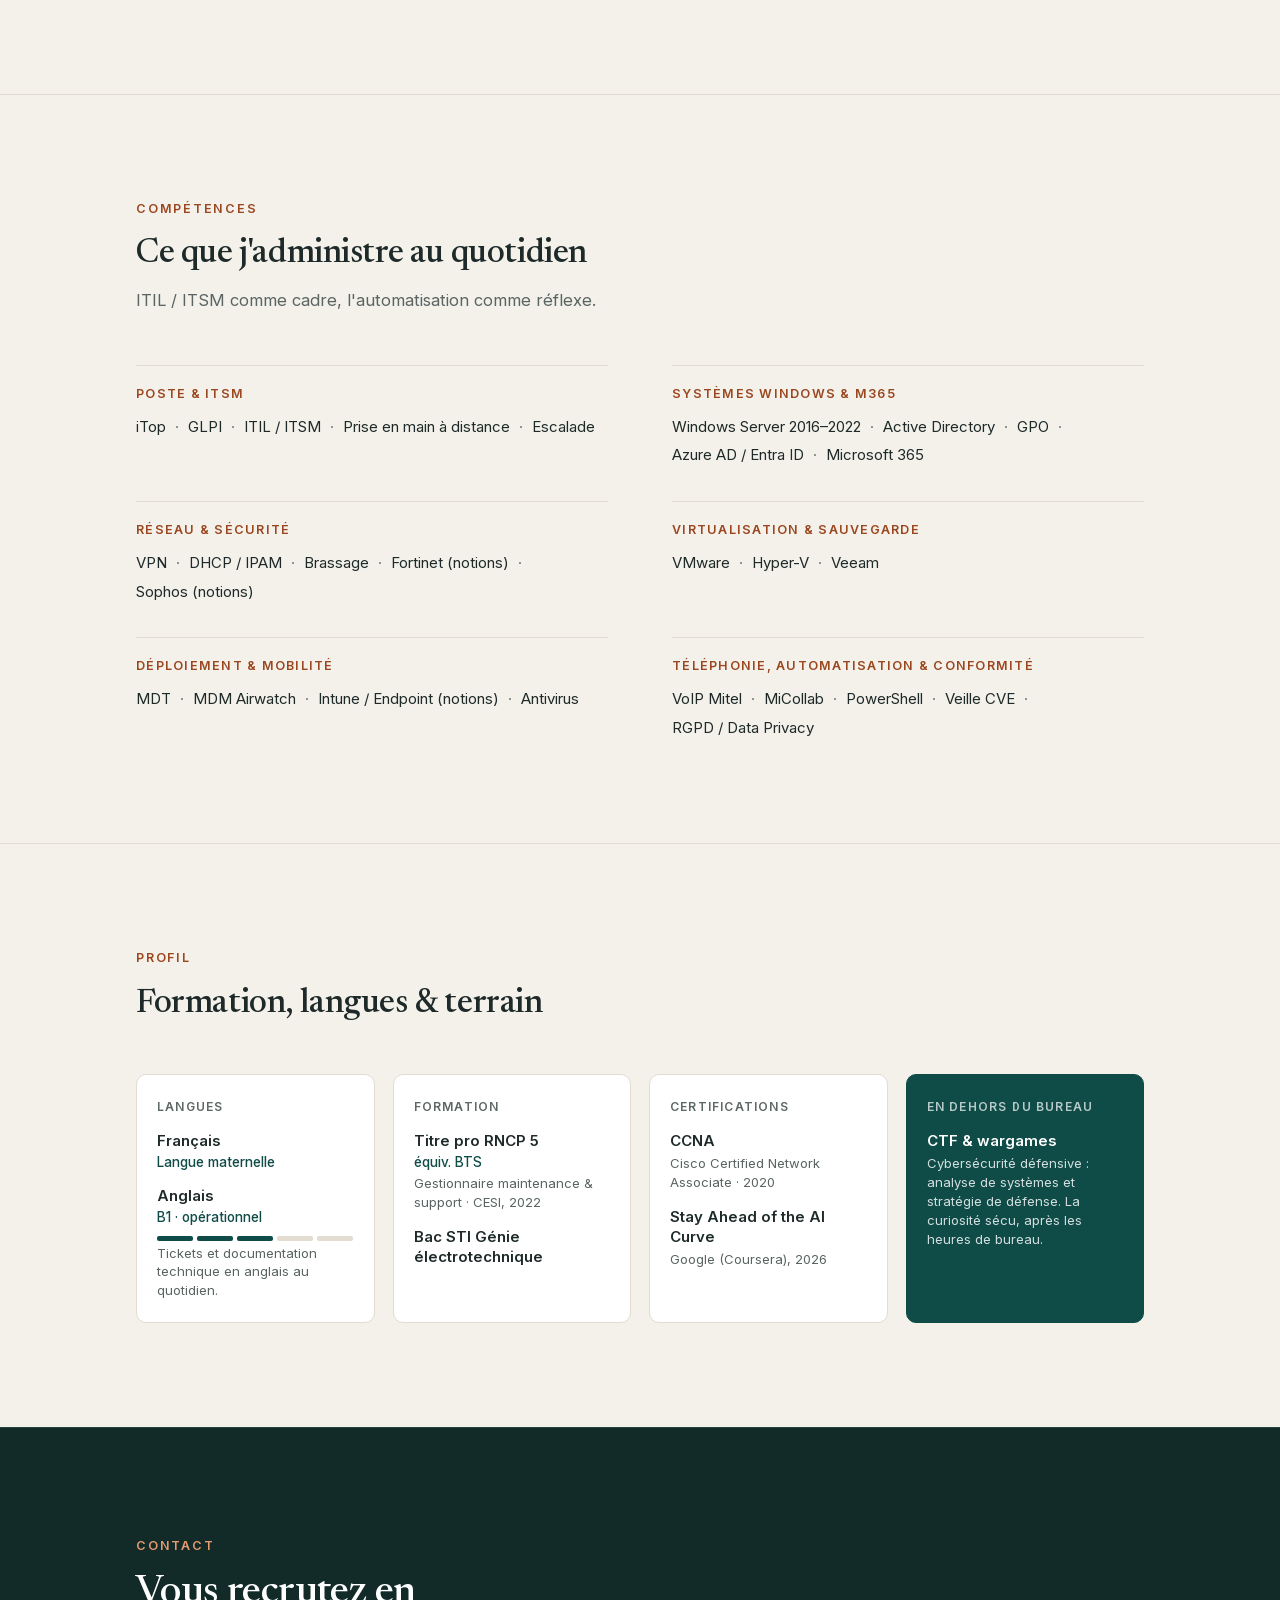
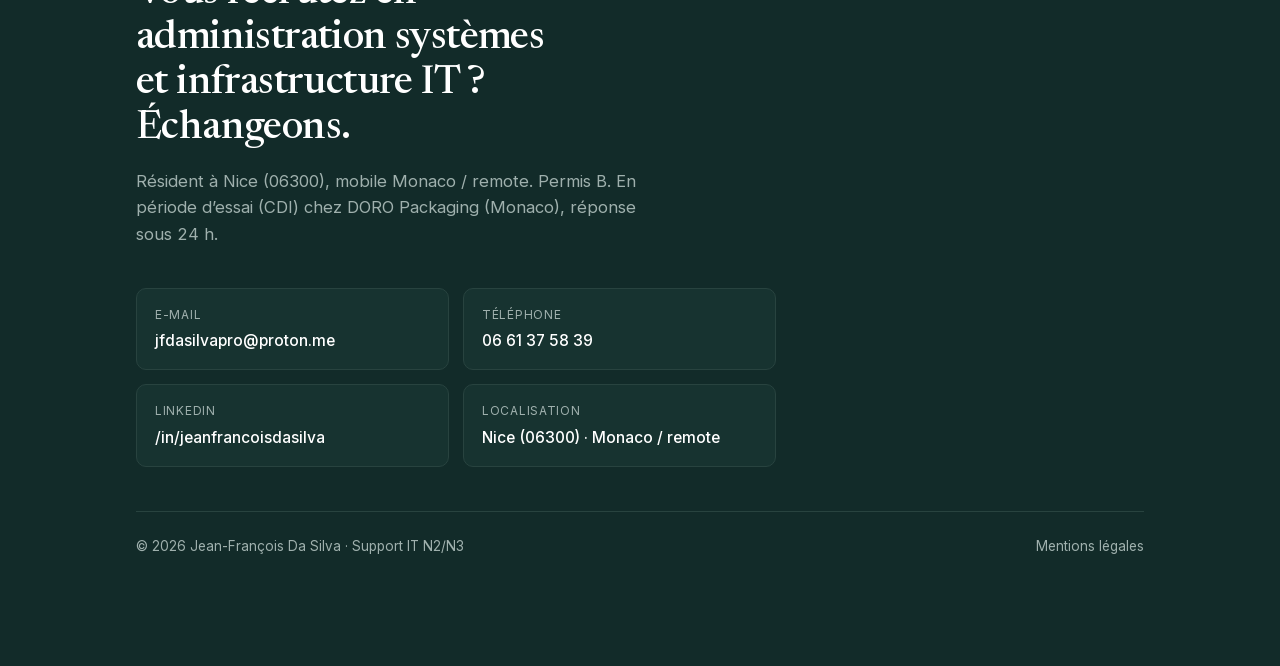
==== commit 17cbcb53: "Finalize DORO role updates: correct dates, titles, hero, OG image, PDF" ====
--- a/index.html
+++ b/index.html
@@ -3,8 +3,8 @@
 <head>
 <meta charset="utf-8">
 <meta name="viewport" content="width=device-width, initial-scale=1">
-<title>Jean-François Da Silva · Technicien Support IT N2/N3 · Systèmes &amp; Réseaux</title>
-<meta name="description" content="Jean-François Da Silva, technicien support IT N2/N3 (6 ans). Support N0 à N3, systèmes &amp; réseaux, environnements exigeants. Résident à Nice (06300), mobile Monaco / remote. En poste chez DORO Packaging (Monaco).">
+<title>Jean-François Da Silva · Administrateur systèmes et bases de données</title>
+<meta name="description" content="Jean-François Da Silva, administrateur systèmes et bases de données (6 ans). Support N0 à N3, systèmes &amp; réseaux, environnements exigeants. Résident à Nice (06300), mobile Monaco / remote. En période d’essai chez DORO Packaging (Monaco).">
 <meta name="theme-color" content="#0F4C48">
 <link rel="icon" type="image/svg+xml" href="favicon.svg">
 <link rel="apple-touch-icon" href="apple-touch-icon.png">
@@ -13,14 +13,14 @@
 <meta property="og:locale" content="fr_FR">
 <meta property="og:url" content="https://jfdslv.fr/">
 <meta property="og:site_name" content="Jean-François Da Silva">
-<meta property="og:title" content="Jean-François Da Silva · Technicien Support IT N2/N3 · Systèmes &amp; Réseaux">
-<meta property="og:description" content="Support IT N0 à N3 (6 ans). Nice (06300) · Monaco · remote. En poste chez DORO Packaging.">
+<meta property="og:title" content="Jean-François Da Silva · Administrateur systèmes et bases de données">
+<meta property="og:description" content="Support IT N0 à N3 (6 ans). Nice (06300) · Monaco · remote. En période d’essai chez DORO Packaging.">
 <meta property="og:image" content="https://jfdslv.fr/og-image.png">
 <meta property="og:image:width" content="1200">
 <meta property="og:image:height" content="630">
 <meta name="twitter:card" content="summary_large_image">
-<meta name="twitter:title" content="Jean-François Da Silva · Technicien Support IT N2/N3">
-<meta name="twitter:description" content="Support IT N0 à N3 (6 ans). Nice (06300) · Monaco · remote. En poste chez DORO Packaging.">
+<meta name="twitter:title" content="Jean-François Da Silva · Administrateur systèmes et bases de données">
+<meta name="twitter:description" content="Support IT N0 à N3 (6 ans). Nice (06300) · Monaco · remote. En période d’essai chez DORO Packaging.">
 <meta name="twitter:image" content="https://jfdslv.fr/og-image.png">
 
 <link rel="preload" href="fonts/newsreader-ccd539e8.woff2" as="font" type="font/woff2" crossorigin>
@@ -53,10 +53,10 @@
   <div class="wrap hero">
     <div class="hero-grid">
       <div class="hero-main">
-        <p class="kicker">Technicien support systèmes &amp; réseaux</p>
+        <p class="kicker">Administrateur systèmes et bases de données</p>
         <h1 class="hero-name">Jean-François Da Silva</h1>
-        <p class="hero-role">Support N2/N3 <span class="sep">·</span> Systèmes &amp; Réseaux</p>
-        <p class="hero-lead">Six ans d'expertise dans le maintien en conditions opérationnelles des environnements IT, du N0 au N3, avec gestion des incidents, support utilisateurs et accompagnement de profils VIP. Habitué aux interventions à distance comme sur site, dans des contextes exigeants où disponibilité, confidentialité et continuité de service constituent des priorités absolues.</p>
+        <p class="hero-role">Administrateur systèmes et bases de données</p>
+        <p class="hero-lead">Administrateur systèmes et bases de données, fort de 6 ans d’expérience en informatique, avec une vision globale du système d’information, de son exploitation à son évolution. En charge des enjeux de disponibilité, de sécurité, de continuité de service et de fiabilité des données, avec une approche orientée optimisation des infrastructures, maîtrise des risques et pérennité des services IT. Autonome et rigoureux, attaché à la documentation, à l’amélioration continue et à l’alignement du SI sur les besoins opérationnels de l’entreprise. En période d’essai chez DORO Packaging à Monaco.</p>
         <div class="hero-actions">
           <a class="btn btn-primary" href="mailto:jfdasilvapro@proton.me?subject=Opportunit%C3%A9%20Support%20N2%2FN3">Me contacter</a>
           <a class="btn btn-ghost" href="CV_JFDS.pdf" download="CV_Jean-Francois_DA_SILVA.pdf">Télécharger le CV</a>
@@ -65,7 +65,7 @@
       </div>
 
       <aside class="hero-card" aria-label="En bref">
-        <p class="avail"><span class="dot" aria-hidden="true"></span> En poste</p>
+        <p class="avail"><span class="dot" aria-hidden="true"></span> En période d’essai</p>
         <dl>
           <dt>Expérience</dt><dd>6 ans en support IT</dd>
           <dt>Périmètre</dt><dd>N0 → N3</dd>
@@ -300,8 +300,8 @@
 <footer class="contact" id="contact">
   <div class="contact-inner">
     <p class="kicker">Contact</p>
-    <h2 class="contact-h">Un poste à pourvoir en support IT ? Parlons-en.</h2>
-    <p class="contact-p">Résident à Nice (06300), mobile Monaco / remote. Permis B. En poste (CDI) chez DORO Packaging (Monaco), réponse sous 24 h.</p>
+    <h2 class="contact-h">Vous recrutez en administration systèmes et infrastructure IT ? Échangeons.</h2>
+    <p class="contact-p">Résident à Nice (06300), mobile Monaco / remote. Permis B. En période d’essai (CDI) chez DORO Packaging (Monaco), réponse sous 24 h.</p>
 
     <div class="contact-grid">
       <a class="ccard" href="mailto:jfdasilvapro@proton.me?subject=Opportunit%C3%A9%20Support%20N2%2FN3">
